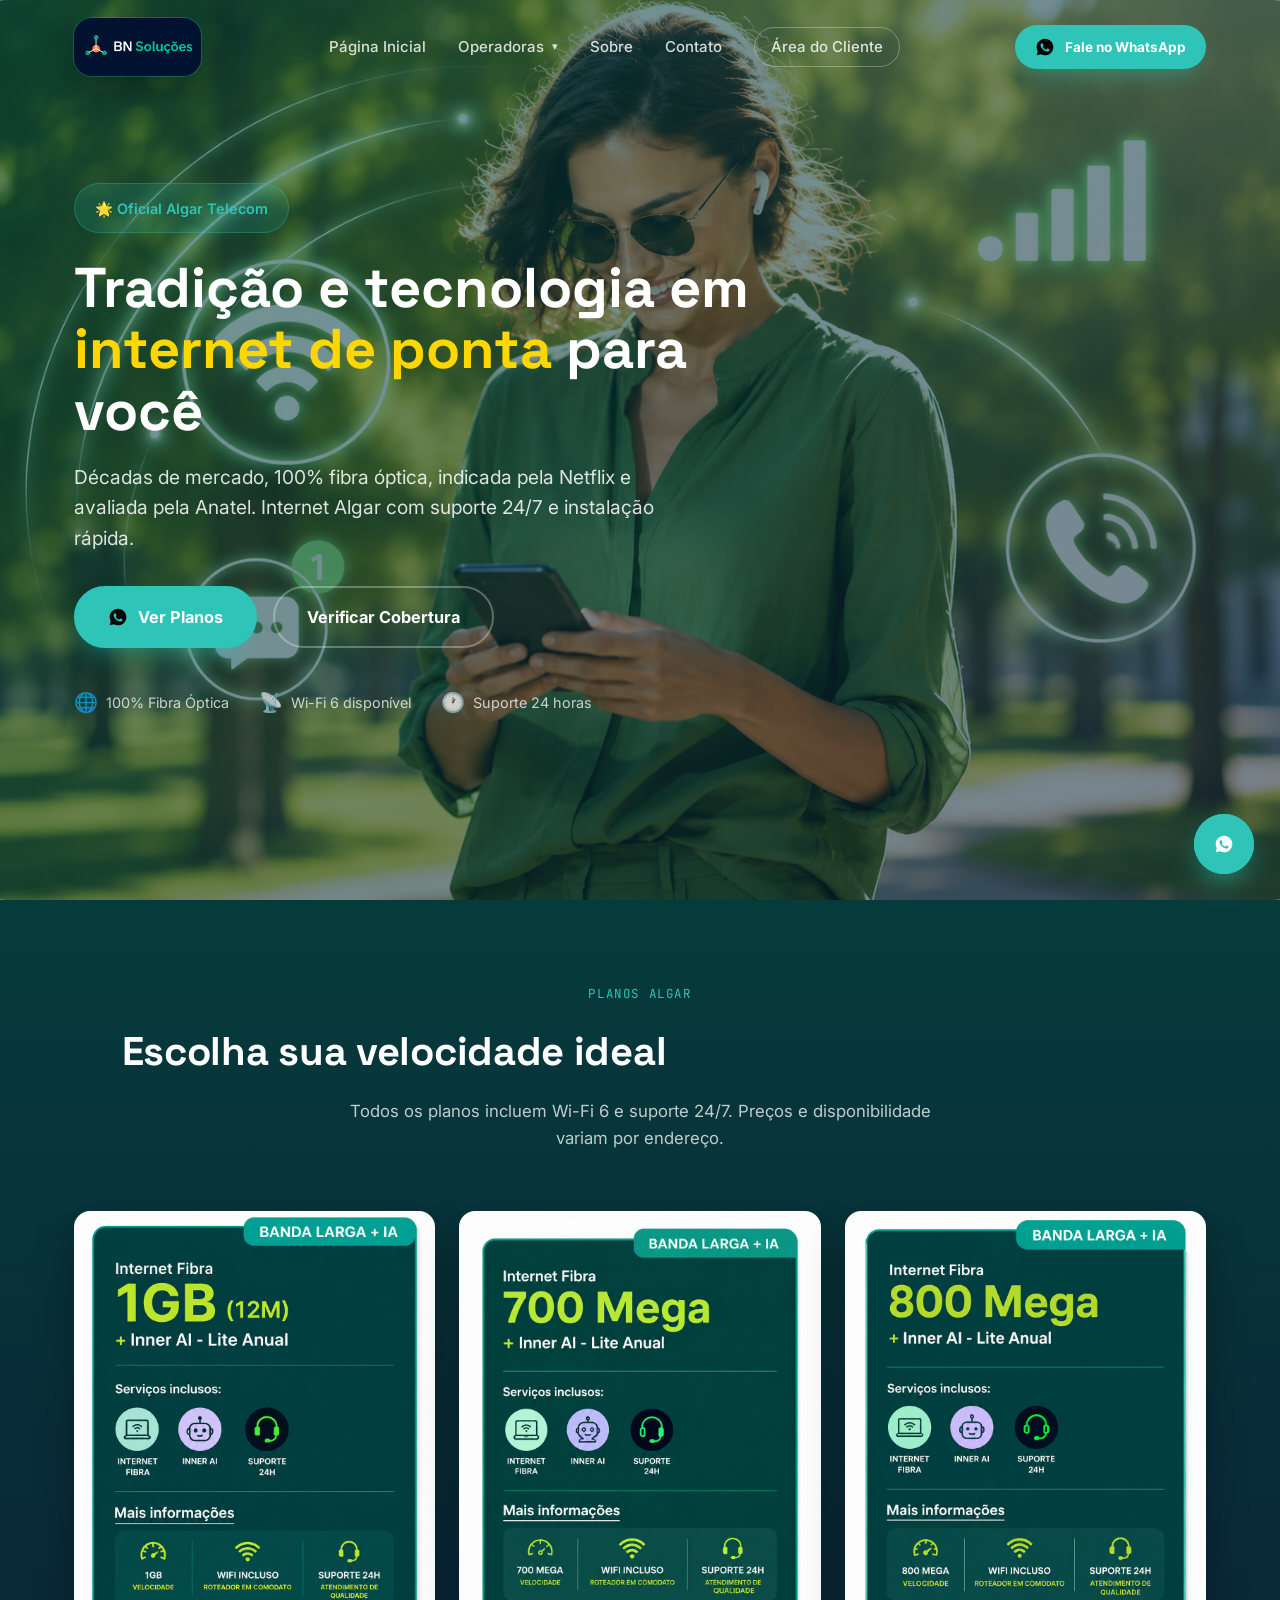
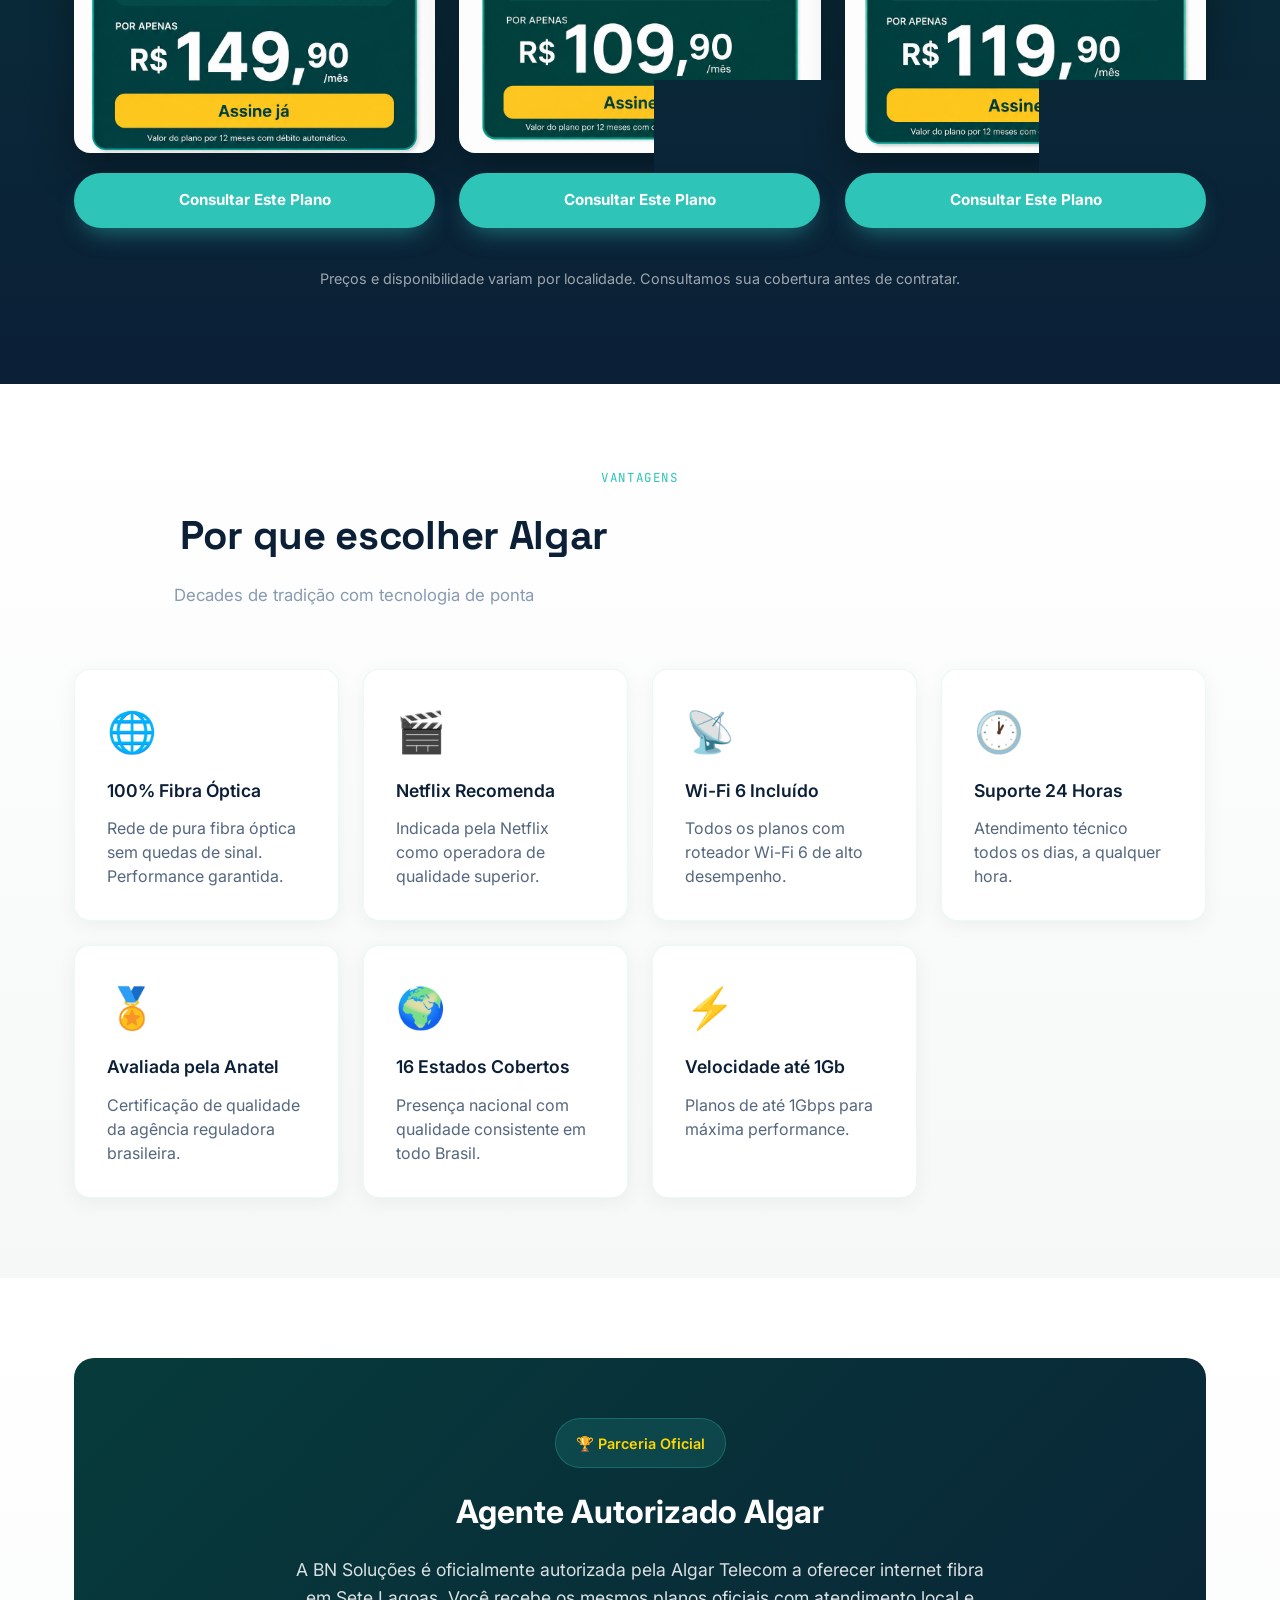
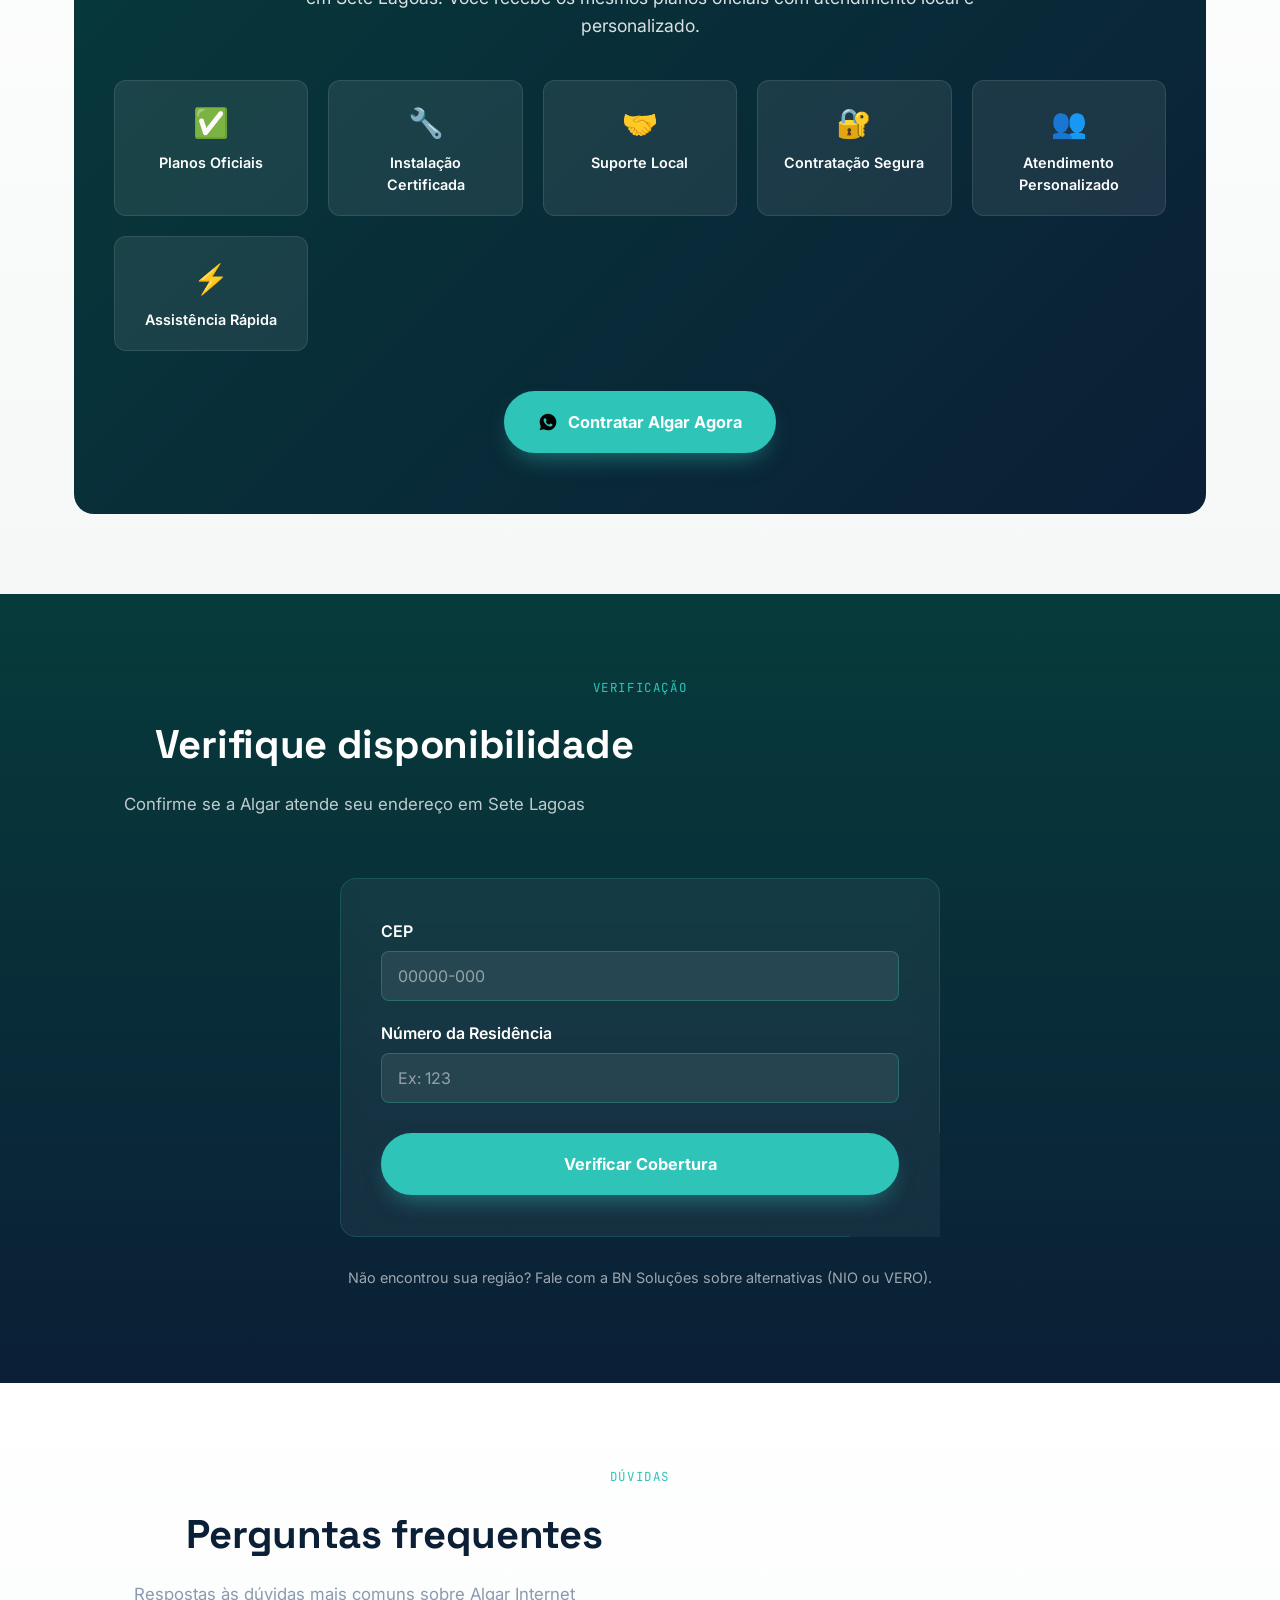
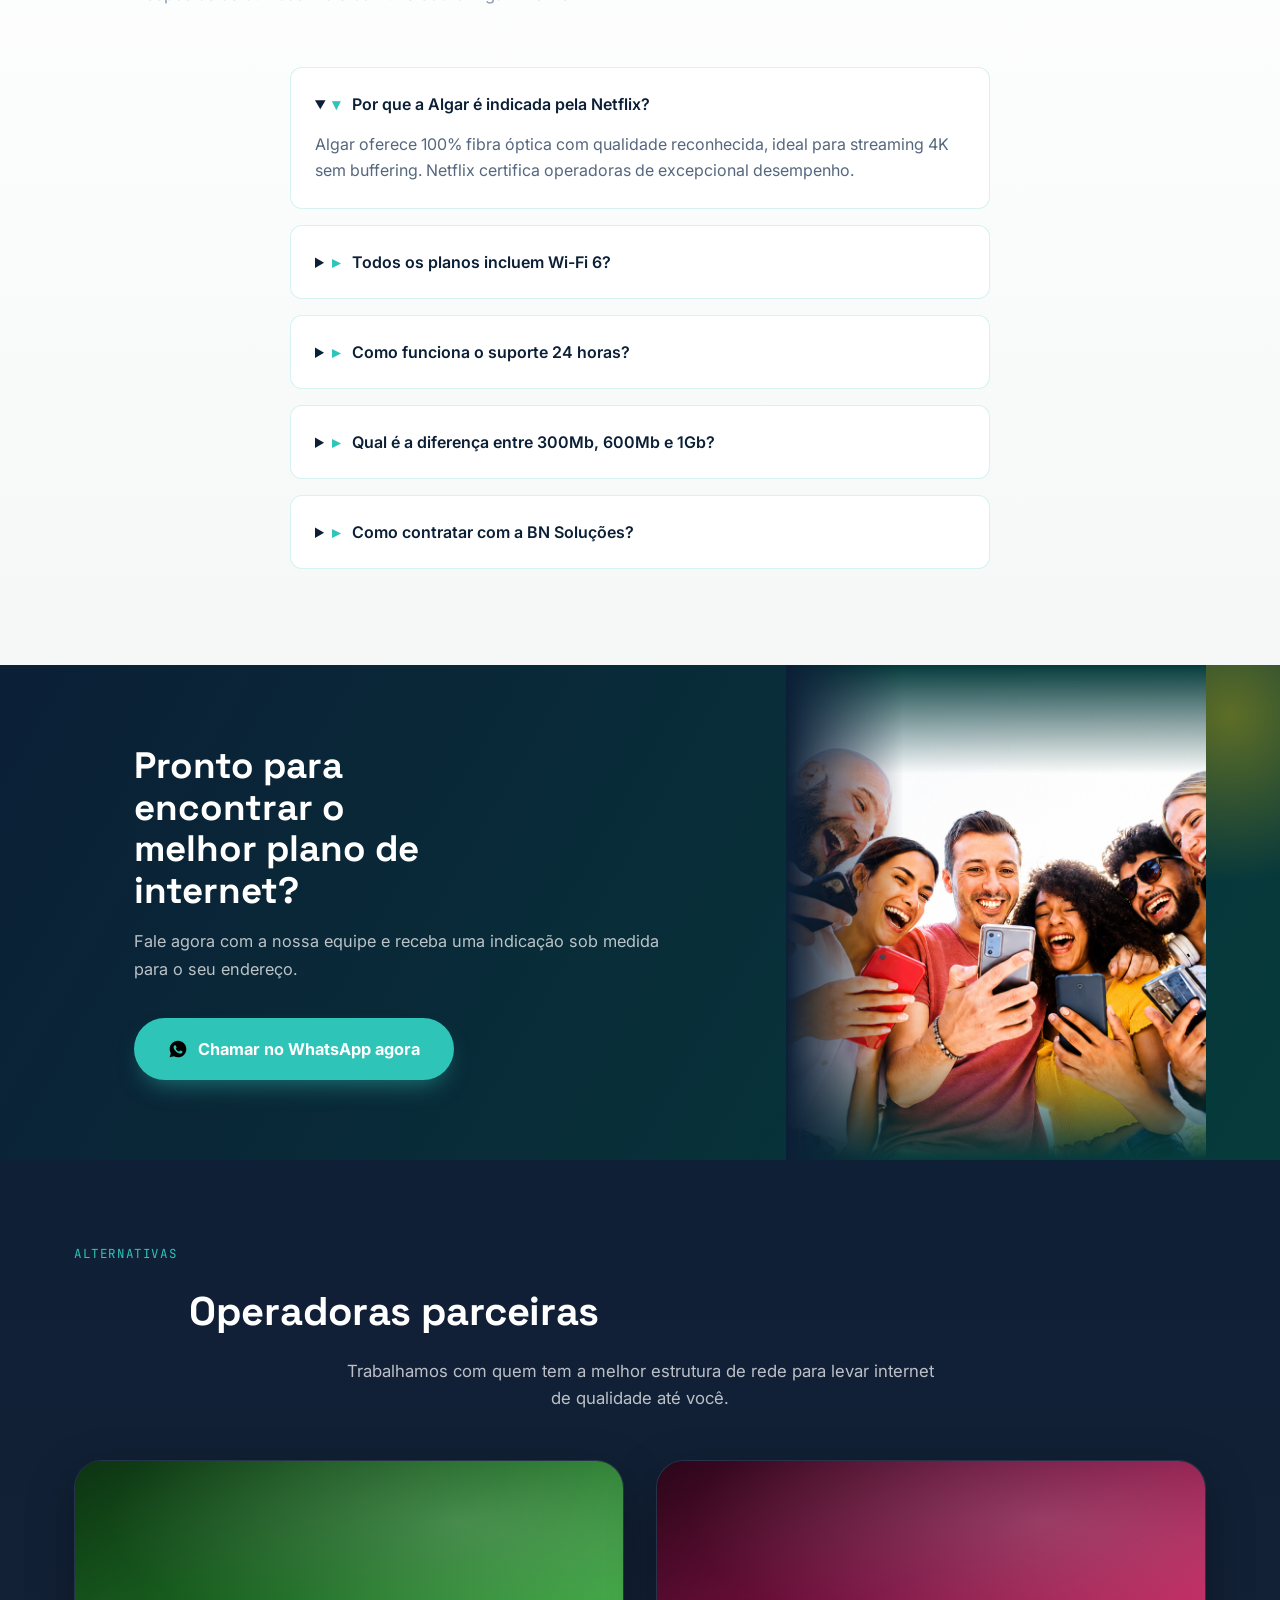
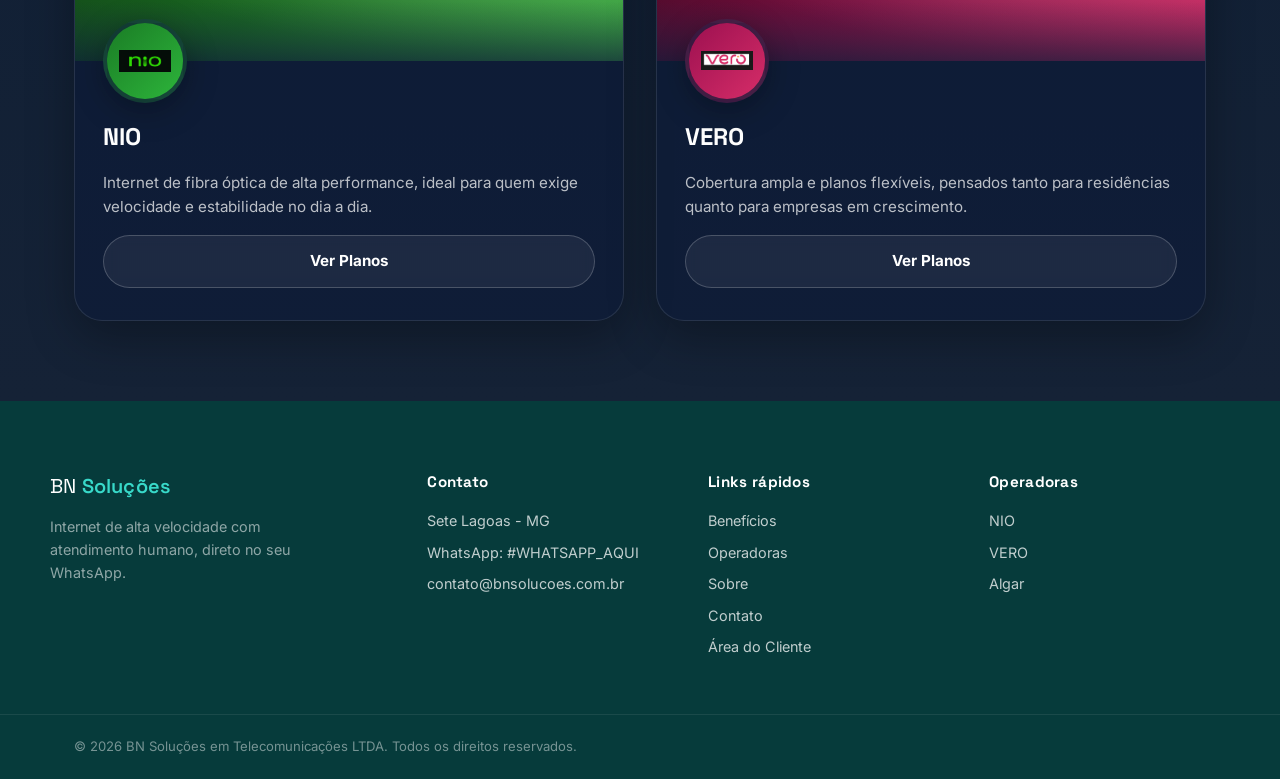
==== algar.html @ 48e2bdd0 "new client site, first time added all files to git repository" ====
<!DOCTYPE html>
<html lang="pt-BR">
<head>
<meta charset="UTF-8">
<meta name="viewport" content="width=device-width, initial-scale=1.0, viewport-fit=cover">
<meta name="theme-color" content="#2EC4B6">
<title>Algar Internet Fibra Corporativa | Sete Lagoas | BN Soluções</title>
<meta name="description" content="Contrate a internet fibra da Algar Telecom em Sete Lagoas com a BN Soluções: tradição, tecnologia de ponta, 100% fibra e suporte 24h.">
<meta name="keywords" content="Algar internet, fibra corporativa, internet sete lagoas, Algar telecom, internet fibra empresarial">
<meta name="author" content="BN Soluções em Telecomunicações">
<meta name="robots" content="index, follow, max-snippet:-1, max-image-preview:large, max-video-preview:-1">
<link rel="canonical" href="https://bntelecomunicacoes.com.br/algar.html">
<meta property="og:title" content="Algar Internet Fibra | Tradição e Tecnologia em Telecomunicações">
<meta property="og:description" content="Internet fibra Algar em Sete Lagoas. 100% fibra óptica, suporte 24/7 e instalação rápida. Consulte com BN Soluções.">
<meta property="og:type" content="website">
<meta property="og:url" content="https://bntelecomunicacoes.com.br/algar.html">
<meta property="og:image" content="https://bntelecomunicacoes.com.br/imagens/algarlogo.png">
<meta property="og:locale" content="pt_BR">
<meta name="twitter:card" content="summary_large_image">
<link rel="preconnect" href="https://fonts.googleapis.com">
<link rel="preconnect" href="https://fonts.gstatic.com" crossorigin>
<link href="https://fonts.googleapis.com/css2?family=Space+Grotesk:wght@400;500;600;700&family=Inter:wght@400;500;600;700;800&family=JetBrains+Mono:wght@400;500&display=swap" rel="stylesheet">
<link rel="stylesheet" href="style.css">
<script type="application/ld+json">
{
  "@context": "https://schema.org",
  "@type": "BreadcrumbList",
  "itemListElement": [
    {"@type": "ListItem", "position": 1, "name": "Home", "item": "https://bntelecomunicacoes.com.br"},
    {"@type": "ListItem", "position": 2, "name": "Algar", "item": "https://bntelecomunicacoes.com.br/algar.html"}
  ]
}
</script>
<script type="application/ld+json">
{
  "@context": "https://schema.org",
  "@type": "LocalBusiness",
  "name": "Algar Telecom - BN Soluções em Telecomunicações",
  "image": "https://bntelecomunicacoes.com.br/imagens/algarlogo.png",
  "description": "Internet fibra óptica Algar em Sete Lagoas. 100% fibra, suporte 24/7 e instalação rápida.",
  "address": {
    "@type": "PostalAddress",
    "addressLocality": "Sete Lagoas",
    "addressRegion": "MG",
    "addressCountry": "BR"
  },
  "url": "https://bntelecomunicacoes.com.br/algar.html"
}
</script>
<style>
  :root {
    /* Primary Brand Colors */
    --teal-primary: #2EC4B6;
    --teal-primary-rgb: 46,196,182;
    --teal-hover: #24B3A6;
    --teal-light: #38D9C9;
    
    /* Navigation Colors */
    --nav-bg-dark: #063B3B;
    --nav-bg-primary: #2EC4B6;
    --nav-section: #075A58;
    
    /* Background Colors */
    --navy: #0B1F36;
    --navy-rgb: 11,31,54;
    --navy-2: #102A43;
    --navy-3: #063B3B;
    --footer-bg: #063B3B;
    --light-bg: #F7F9FB;
    
    /* Text Colors */
    --text-primary: #0F172A;
    --text-body: #475569;
    --text-muted: #64748B;
    --text-white: #FFFFFF;
    
    /* Card & Border Colors */
    --card-bg: #FFFFFF;
    --card-border: #E6EEF5;
    --border-color: #E2E8F0;
    
    /* Icons */
    --icon-primary: #2EC4B6;
    --icon-secondary: #063B3B;
    
    /* Yellow accent (official ALGAR) */
    --accent: #FFD700;
    --accent-rgb: 255,215,0;
    
    /* Legacy mapping for compatibility */
    --teal: #2FC4B8;
    --teal-rgb: 47,196,184;
    --teal-dark: #24B3A6;
    --orange: #FFD700;
    --orange-rgb: 255,215,0;
  }
</style>
</head>
<body>

<div class="signal-cursor" aria-hidden="true"></div>

<!-- ===== HEADER ===== -->
<header class="site-header" id="header">
  <div class="container header-inner">
    <a href="index.html" class="brand">
      <img src="imagens/bnlogo.png" alt="BN Soluções" class="brand-logo">
    </a>

    <nav class="main-nav" id="main-nav" aria-label="Menu principal">
      <a href="index.html">Página Inicial</a>
      <div class="nav-dropdown" id="nav-dropdown">
        <button type="button" class="nav-link dropdown-toggle" id="dropdown-toggle" aria-haspopup="true" aria-expanded="false">
          Operadoras
          <span class="dropdown-arrow" aria-hidden="true">▾</span>
        </button>
        <ul class="dropdown-menu" aria-label="submenu de operadoras">
          <li><a href="index.html#operadoras">Todas operadoras</a></li>
          <li><a href="nio.html">NIO</a></li>
          <li><a href="vero.html">VERO</a></li>
          <li><a href="algar.html">Algar</a></li>
        </ul>
      </div>
      <a href="sobre.html">Sobre</a>
      <a href="contato.html">Contato</a>
      <a href="cliente.html" class="nav-cliente">Área do Cliente</a>
    </nav>

    <div class="header-actions">
      <a class="btn btn-whatsapp btn-sm" href="https://wa.me/#WHATSAPP_AQUI?text=" target="_blank" rel="noopener">
        <svg class="icon" viewBox="0 0 24 24" width="20" height="20"><path d="M12 2C6.48 2 2 6.48 2 12c0 1.85.5 3.58 1.36 5.07L2 22l5.06-1.33A9.94 9.94 0 0 0 12 22c5.52 0 10-4.48 10-10S17.52 2 12 2Zm5.2 14.2c-.22.62-1.28 1.2-1.77 1.24-.45.05-1.02.07-1.65-.1-.38-.11-.87-.28-1.5-.55-2.64-1.14-4.36-3.8-4.5-3.98-.13-.18-1.08-1.44-1.08-2.74 0-1.3.68-1.94.92-2.2.24-.27.53-.33.7-.33.18 0 .35 0 .5.01.16.01.38-.06.6.46.22.53.75 1.83.82 1.96.07.13.11.29.02.47-.09.18-.14.29-.27.44-.13.16-.28.35-.4.47-.13.13-.27.27-.11.53.15.27.68 1.12 1.46 1.81 1 .89 1.85 1.17 2.11 1.3.27.13.42.11.58-.07.16-.18.68-.79.86-1.06.18-.27.36-.22.6-.13.25.09 1.57.74 1.84.87.27.13.45.2.51.31.07.13.07.72-.15 1.35Z"/></svg>
        Fale no WhatsApp
      </a>
    </div>

    <button class="menu-toggle" id="menu-toggle" aria-label="Abrir menu" aria-expanded="false">
      <span></span><span></span><span></span>
    </button>
  </div>
</header>

<main>

  <!-- ===== HERO PREMIUM ===== -->
  <section class="operator-hero-shell" style="position:relative; overflow:hidden; background:linear-gradient(135deg, rgba(6,59,59,0.55), rgba(11,31,54,0.55)), url('imagens/algarbackgroundimage.png'); background-size:cover; background-position:center; padding:120px 0; display:flex; align-items:center; min-height:100vh;">
    <div style="position:absolute; inset:0; background:linear-gradient(135deg, rgba(46,196,182,0.15), transparent); background-size:cover; background-position:center; opacity:0.5;"></div>
    <div class="container" style="position:relative; z-index:2;">
      <div class="operator-hero-copy" style="max-width:700px;">
        <div style="display:inline-block; margin-bottom:24px; padding:12px 20px; background:rgba(46,196,182,0.15); border-radius:999px; border:1px solid rgba(46,196,182,0.3);">
          <span style="color:var(--teal); font-weight:600; font-size:0.9rem;">🌟 Oficial Algar Telecom</span>
        </div>
        <h1 style="font-family:var(--font-display); font-size:clamp(2rem, 5vw, 3.5rem); font-weight:700; color:white; margin:0 0 20px; line-height:1.1;">Tradição e tecnologia em <span style="color:var(--orange);">internet de ponta</span> para você</h1>
        <p style="font-size:1.2rem; color:rgba(255,255,255,0.85); margin:0 0 32px; line-height:1.6; max-width:600px;">Décadas de mercado, 100% fibra óptica, indicada pela Netflix e avaliada pela Anatel. Internet Algar com suporte 24/7 e instalação rápida.</p>
        <div class="operator-hero-actions" style="display:flex; flex-wrap:wrap; gap:16px; margin-bottom:40px;">
          <a href="#cobertura" class="btn btn-whatsapp btn-lg" style="background:var(--teal); border-color:var(--teal);">
            <svg class="icon" viewBox="0 0 24 24" width="20" height="20"><path d="M12 2C6.48 2 2 6.48 2 12c0 1.85.5 3.58 1.36 5.07L2 22l5.06-1.33A9.94 9.94 0 0 0 12 22c5.52 0 10-4.48 10-10S17.52 2 12 2Zm5.2 14.2c-.22.62-1.28 1.2-1.77 1.24-.45.05-1.02.07-1.65-.1-.38-.11-.87-.28-1.5-.55-2.64-1.14-4.36-3.8-4.5-3.98-.13-.18-1.08-1.44-1.08-2.74 0-1.3.68-1.94.92-2.2.24-.27.53-.33.7-.33.18 0 .35 0 .5.01.16.01.38-.06.6.46.22.53.75 1.83.82 1.96.07.13.11.29.02.47-.09.18-.14.29-.27.44-.13.16-.28.35-.4.47-.13.13-.27.27-.11.53.15.27.68 1.12 1.46 1.81 1 .89 1.85 1.17 2.11 1.3.27.13.42.11.58-.07.16-.18.68-.79.86-1.06.18-.27.36-.22.6-.13.25.09 1.57.74 1.84.87.27.13.45.2.51.31.07.13.07.72-.15 1.35Z"/></svg>
            Ver Planos
          </a>
          <a href="#cobertura" class="btn btn-ghost btn-lg" style="border-color:rgba(255,255,255,0.3); color:white;">Verificar Cobertura</a>
        </div>
        <div class="operator-hero-meta" style="display:flex; gap:30px; color:rgba(255,255,255,0.75); font-size:0.9rem;">
          <div style="display:flex; align-items:center; gap:8px;"><span style="font-size:1.2rem;">🌐</span><span>100% Fibra Óptica</span></div>
          <div style="display:flex; align-items:center; gap:8px;"><span style="font-size:1.2rem;">📡</span><span>Wi-Fi 6 disponível</span></div>
          <div style="display:flex; align-items:center; gap:8px;"><span style="font-size:1.2rem;">🕐</span><span>Suporte 24 horas</span></div>
        </div>
      </div>
    </div>
  </section>

  <!-- ===== PLANOS DISPONÍVEIS ===== -->
  <section class="section section-dark" style="position:relative; z-index:10; background:linear-gradient(180deg, #063B3B 0%, #0B1F36 100%); padding:80px 0;">
    <div class="container">
      <div style="text-align:center; margin-bottom:60px;">
        <p class="eyebrow" style="color:var(--teal);">PLANOS ALGAR</p>
        <h2 class="section-title section-title-light" style="margin-bottom:16px;">Escolha sua velocidade ideal</h2>
        <p class="section-lead" style="max-width:600px; margin:0 auto; color:rgba(255,255,255,0.75);">Todos os planos incluem Wi-Fi 6 e suporte 24/7. Preços e disponibilidade variam por endereço.</p>
      </div>

      <div class="operator-plan-gallery" style="display:grid; grid-template-columns:repeat(auto-fit, minmax(280px, 1fr)); gap:24px; margin-bottom:40px;">
        <div style="text-align:center; animation:slideUp 0.6s ease-out;">
          <img src="imagens/algar.plano.png" alt="Plano Algar" class="operator-plan-image" loading="lazy" decoding="async" style="width:100%; height:auto; border-radius:16px; box-shadow:0 20px 40px rgba(0,0,0,0.3); margin-bottom:20px; transition:transform 0.3s ease;">
          <a href="https://wa.me/#WHATSAPP_AQUI?text=Ol%C3%A1!%20Gostaria%20de%20conhecer%20os%20planos%20Algar." target="_blank" rel="noopener" class="btn btn-whatsapp" style="width:100%; justify-content:center; background:var(--teal); border-color:var(--teal);">Consultar Este Plano</a>
        </div>
        <div style="text-align:center; animation:slideUp 0.6s ease-out 0.1s both;">
          <img src="imagens/algar.plano2.png" alt="Plano Algar" class="operator-plan-image" loading="lazy" decoding="async" style="width:100%; height:auto; border-radius:16px; box-shadow:0 20px 40px rgba(0,0,0,0.3); margin-bottom:20px; transition:transform 0.3s ease;">
          <a href="https://wa.me/#WHATSAPP_AQUI?text=Ol%C3%A1!%20Gostaria%20de%20conhecer%20os%20planos%20Algar." target="_blank" rel="noopener" class="btn btn-whatsapp" style="width:100%; justify-content:center; background:var(--teal); border-color:var(--teal);">Consultar Este Plano</a>
        </div>
        <div style="text-align:center; animation:slideUp 0.6s ease-out 0.2s both;">
          <img src="imagens/algar.plano3.png" alt="Plano Algar" class="operator-plan-image" loading="lazy" decoding="async" style="width:100%; height:auto; border-radius:16px; box-shadow:0 20px 40px rgba(0,0,0,0.3); margin-bottom:20px; transition:transform 0.3s ease;">
          <a href="https://wa.me/#WHATSAPP_AQUI?text=Ol%C3%A1!%20Gostaria%20de%20conhecer%20os%20planos%20Algar." target="_blank" rel="noopener" class="btn btn-whatsapp" style="width:100%; justify-content:center; background:var(--teal); border-color:var(--teal);">Consultar Este Plano</a>
        </div>
      </div>
      <p style="text-align:center; color:rgba(255,255,255,0.6); font-size:0.9rem;">Preços e disponibilidade variam por localidade. Consultamos sua cobertura antes de contratar.</p>
    </div>
  </section>

  <!-- ===== POR QUE ALGAR ===== -->
  <section class="section" style="background:linear-gradient(180deg, #FFFFFF 0%, #F5F8F7 100%); padding:80px 0;">
    <div class="container">
      <div style="text-align:center; margin-bottom:60px;">
        <p class="eyebrow" style="color:var(--teal);">VANTAGENS</p>
        <h2 class="section-title" style="margin-bottom:16px;">Por que escolher Algar</h2>
        <p class="section-lead">Decades de tradição com tecnologia de ponta</p>
      </div>

      <div class="operator-benefit-grid" style="display:grid; grid-template-columns:repeat(auto-fit, minmax(260px, 1fr)); gap:24px;">
        <div style="background:white; padding:32px; border-radius:16px; box-shadow:0 4px 20px rgba(0,0,0,0.05); border:1px solid rgba(46,196,182,0.1); transition:all 0.3s ease;" class="benefit-card-nio">
          <div style="font-size:2.5rem; margin-bottom:16px;">🌐</div>
          <h3 style="font-size:1.1rem; margin:0 0 12px; color:var(--navy); font-weight:600;">100% Fibra Óptica</h3>
          <p style="color:var(--slate); margin:0; line-height:1.5;">Rede de pura fibra óptica sem quedas de sinal. Performance garantida.</p>
        </div>
        <div style="background:white; padding:32px; border-radius:16px; box-shadow:0 4px 20px rgba(0,0,0,0.05); border:1px solid rgba(46,196,182,0.1); transition:all 0.3s ease;" class="benefit-card-nio">
          <div style="font-size:2.5rem; margin-bottom:16px;">🎬</div>
          <h3 style="font-size:1.1rem; margin:0 0 12px; color:var(--navy); font-weight:600;">Netflix Recomenda</h3>
          <p style="color:var(--slate); margin:0; line-height:1.5;">Indicada pela Netflix como operadora de qualidade superior.</p>
        </div>
        <div style="background:white; padding:32px; border-radius:16px; box-shadow:0 4px 20px rgba(0,0,0,0.05); border:1px solid rgba(46,196,182,0.1); transition:all 0.3s ease;" class="benefit-card-nio">
          <div style="font-size:2.5rem; margin-bottom:16px;">📡</div>
          <h3 style="font-size:1.1rem; margin:0 0 12px; color:var(--navy); font-weight:600;">Wi-Fi 6 Incluído</h3>
          <p style="color:var(--slate); margin:0; line-height:1.5;">Todos os planos com roteador Wi-Fi 6 de alto desempenho.</p>
        </div>
        <div style="background:white; padding:32px; border-radius:16px; box-shadow:0 4px 20px rgba(0,0,0,0.05); border:1px solid rgba(46,196,182,0.1); transition:all 0.3s ease;" class="benefit-card-nio">
          <div style="font-size:2.5rem; margin-bottom:16px;">🕐</div>
          <h3 style="font-size:1.1rem; margin:0 0 12px; color:var(--navy); font-weight:600;">Suporte 24 Horas</h3>
          <p style="color:var(--slate); margin:0; line-height:1.5;">Atendimento técnico todos os dias, a qualquer hora.</p>
        </div>
        <div style="background:white; padding:32px; border-radius:16px; box-shadow:0 4px 20px rgba(0,0,0,0.05); border:1px solid rgba(46,196,182,0.1); transition:all 0.3s ease;" class="benefit-card-nio">
          <div style="font-size:2.5rem; margin-bottom:16px;">🏅</div>
          <h3 style="font-size:1.1rem; margin:0 0 12px; color:var(--navy); font-weight:600;">Avaliada pela Anatel</h3>
          <p style="color:var(--slate); margin:0; line-height:1.5;">Certificação de qualidade da agência reguladora brasileira.</p>
        </div>
        <div style="background:white; padding:32px; border-radius:16px; box-shadow:0 4px 20px rgba(0,0,0,0.05); border:1px solid rgba(46,196,182,0.1); transition:all 0.3s ease;" class="benefit-card-nio">
          <div style="font-size:2.5rem; margin-bottom:16px;">🌍</div>
          <h3 style="font-size:1.1rem; margin:0 0 12px; color:var(--navy); font-weight:600;">16 Estados Cobertos</h3>
          <p style="color:var(--slate); margin:0; line-height:1.5;">Presença nacional com qualidade consistente em todo Brasil.</p>
        </div>
        <div style="background:white; padding:32px; border-radius:16px; box-shadow:0 4px 20px rgba(0,0,0,0.05); border:1px solid rgba(46,196,182,0.1); transition:all 0.3s ease;" class="benefit-card-nio">
          <div style="font-size:2.5rem; margin-bottom:16px;">⚡</div>
          <h3 style="font-size:1.1rem; margin:0 0 12px; color:var(--navy); font-weight:600;">Velocidade até 1Gb</h3>
          <p style="color:var(--slate); margin:0; line-height:1.5;">Planos de até 1Gbps para máxima performance.</p>
        </div>
      </div>
    </div>
  </section>

  <!-- ===== AGENTE AUTORIZADO ===== -->
  <section class="section" style="background:linear-gradient(180deg, #FFFFFF 0%, #F5F8F7 100%); padding:80px 0;">
    <div class="container">
      <div class="operator-authorized-panel" style="background:linear-gradient(135deg, #063B3B 0%, #0B1F36 100%); border-radius:20px; overflow:hidden; padding:60px 40px; text-align:center;">
        <div style="display:inline-block; margin-bottom:20px; padding:12px 20px; background:rgba(46,196,182,0.15); border-radius:999px; border:1px solid rgba(46,196,182,0.3);">
          <span style="color:var(--orange); font-weight:600; font-size:0.9rem;">🏆 Parceria Oficial</span>
        </div>
        <h2 style="color:white; font-size:2rem; margin:0 0 20px; font-weight:700;">Agente Autorizado Algar</h2>
        <p style="color:rgba(255,255,255,0.85); font-size:1.1rem; margin:0 0 40px; line-height:1.6; max-width:700px; margin-left:auto; margin-right:auto;">A BN Soluções é oficialmente autorizada pela Algar Telecom a oferecer internet fibra em Sete Lagoas. Você recebe os mesmos planos oficiais com atendimento local e personalizado.</p>
        
        <div class="operator-authorized-grid" style="display:grid; grid-template-columns:repeat(auto-fit, minmax(180px, 1fr)); gap:20px; margin-top:40px;">
          <div style="background:rgba(255,255,255,0.08); padding:20px; border-radius:12px; border:1px solid rgba(255,255,255,0.1);"><div style="font-size:1.8rem; margin-bottom:8px;">✅</div><div style="color:white; font-size:0.9rem; font-weight:600;">Planos Oficiais</div></div>
          <div style="background:rgba(255,255,255,0.08); padding:20px; border-radius:12px; border:1px solid rgba(255,255,255,0.1);"><div style="font-size:1.8rem; margin-bottom:8px;">🔧</div><div style="color:white; font-size:0.9rem; font-weight:600;">Instalação Certificada</div></div>
          <div style="background:rgba(255,255,255,0.08); padding:20px; border-radius:12px; border:1px solid rgba(255,255,255,0.1);"><div style="font-size:1.8rem; margin-bottom:8px;">🤝</div><div style="color:white; font-size:0.9rem; font-weight:600;">Suporte Local</div></div>
          <div style="background:rgba(255,255,255,0.08); padding:20px; border-radius:12px; border:1px solid rgba(255,255,255,0.1);"><div style="font-size:1.8rem; margin-bottom:8px;">🔐</div><div style="color:white; font-size:0.9rem; font-weight:600;">Contratação Segura</div></div>
          <div style="background:rgba(255,255,255,0.08); padding:20px; border-radius:12px; border:1px solid rgba(255,255,255,0.1);"><div style="font-size:1.8rem; margin-bottom:8px;">👥</div><div style="color:white; font-size:0.9rem; font-weight:600;">Atendimento Personalizado</div></div>
          <div style="background:rgba(255,255,255,0.08); padding:20px; border-radius:12px; border:1px solid rgba(255,255,255,0.1);"><div style="font-size:1.8rem; margin-bottom:8px;">⚡</div><div style="color:white; font-size:0.9rem; font-weight:600;">Assistência Rápida</div></div>
        </div>

        <a href="https://wa.me/#WHATSAPP_AQUI?text=Ol%C3%A1!%20Sou%20cliente%20BN%20e%20gostaria%20de%20contratar%20Algar." target="_blank" rel="noopener" class="btn btn-whatsapp btn-lg" style="margin-top:40px; background:var(--teal); border-color:var(--teal); color:white;">
          <svg class="icon" viewBox="0 0 24 24" width="20" height="20"><path d="M12 2C6.48 2 2 6.48 2 12c0 1.85.5 3.58 1.36 5.07L2 22l5.06-1.33A9.94 9.94 0 0 0 12 22c5.52 0 10-4.48 10-10S17.52 2 12 2Zm5.2 14.2c-.22.62-1.28 1.2-1.77 1.24-.45.05-1.02.07-1.65-.1-.38-.11-.87-.28-1.5-.55-2.64-1.14-4.36-3.8-4.5-3.98-.13-.18-1.08-1.44-1.08-2.74 0-1.3.68-1.94.92-2.2.24-.27.53-.33.7-.33.18 0 .35 0 .5.01.16.01.38-.06.6.46.22.53.75 1.83.82 1.96.07.13.11.29.02.47-.09.18-.14.29-.27.44-.13.16-.28.35-.4.47-.13.13-.27.27-.11.53.15.27.68 1.12 1.46 1.81 1 .89 1.85 1.17 2.11 1.3.27.13.42.11.58-.07.16-.18.68-.79.86-1.06.18-.27.36-.22.6-.13.25.09 1.57.74 1.84.87.27.13.45.2.51.31.07.13.07.72-.15 1.35Z"/></svg>
          Contratar Algar Agora
        </a>
      </div>
    </div>
  </section>

  <!-- ===== VERIFICADOR DE COBERTURA ===== -->
  <section class="section section-dark" id="cobertura" style="background:linear-gradient(180deg, #063B3B 0%, #0B1F36 100%); padding:80px 0;">
    <div class="container">
      <div style="text-align:center; margin-bottom:60px;">
        <p class="eyebrow" style="color:var(--teal);">VERIFICAÇÃO</p>
        <h2 class="section-title section-title-light" style="margin-bottom:16px;">Verifique disponibilidade</h2>
        <p class="section-lead" style="color:rgba(255,255,255,0.75);">Confirme se a Algar atende seu endereço em Sete Lagoas</p>
      </div>

      <div class="operator-coverage-card" style="max-width:600px; margin:0 auto; background:rgba(255,255,255,0.05); padding:40px; border-radius:16px; border:1px solid rgba(46,196,182,0.2); backdrop-filter:blur(10px);">
        <form id="coverage-check-form-algar" style="display:flex; flex-direction:column; gap:20px;">
          <div>
            <label style="display:block; color:white; font-weight:600; margin-bottom:8px;">CEP</label>
            <input type="text" placeholder="00000-000" style="width:100%; padding:12px 16px; border:1px solid rgba(46,196,182,0.3); background:rgba(255,255,255,0.08); color:white; border-radius:8px; font-size:1rem;" maxlength="9" id="cep-input-algar">
          </div>
          <div>
            <label style="display:block; color:white; font-weight:600; margin-bottom:8px;">Número da Residência</label>
            <input type="text" placeholder="Ex: 123" style="width:100%; padding:12px 16px; border:1px solid rgba(46,196,182,0.3); background:rgba(255,255,255,0.08); color:white; border-radius:8px; font-size:1rem;" id="numero-input-algar">
          </div>
          <button type="submit" class="btn btn-whatsapp btn-lg" style="width:100%; justify-content:center; margin-top:10px; background:var(--teal); border-color:var(--teal);">Verificar Cobertura</button>
        </form>
        <div id="coverage-result-algar" style="display:none; margin-top:20px; padding:16px; background:rgba(46,196,182,0.1); border-radius:8px; border-left:4px solid var(--teal); color:rgba(255,255,255,0.9);"></div>
      </div>

      <p style="text-align:center; color:rgba(255,255,255,0.6); margin-top:30px; font-size:0.9rem;">Não encontrou sua região? Fale com a BN Soluções sobre alternativas (NIO ou VERO).</p>
    </div>
  </section>

  <!-- ===== FAQ ===== -->
  <section class="section" style="background:linear-gradient(180deg, #FFFFFF 0%, #F5F8F7 100%); padding:80px 0;">
    <div class="container">
      <div style="text-align:center; margin-bottom:60px;">
        <p class="eyebrow" style="color:var(--teal);">DÚVIDAS</p>
        <h2 class="section-title" style="margin-bottom:16px;">Perguntas frequentes</h2>
        <p class="section-lead">Respostas às dúvidas mais comuns sobre Algar Internet</p>
      </div>

      <div class="operator-faq-list" style="max-width:700px; margin:0 auto;">
        <details style="margin-bottom:16px; border:1px solid rgba(46,196,182,0.2); border-radius:12px; padding:24px; background:white; cursor:pointer; transition:all 0.3s ease;" open>
          <summary style="color:var(--navy); font-weight:600; font-size:1rem; outline:none;">Por que a Algar é indicada pela Netflix?</summary>
          <p style="color:var(--slate); margin:16px 0 0; line-height:1.6;">Algar oferece 100% fibra óptica com qualidade reconhecida, ideal para streaming 4K sem buffering. Netflix certifica operadoras de excepcional desempenho.</p>
        </details>
        <details style="margin-bottom:16px; border:1px solid rgba(46,196,182,0.2); border-radius:12px; padding:24px; background:white; cursor:pointer; transition:all 0.3s ease;">
          <summary style="color:var(--navy); font-weight:600; font-size:1rem; outline:none;">Todos os planos incluem Wi-Fi 6?</summary>
          <p style="color:var(--slate); margin:16px 0 0; line-height:1.6;">Sim! Todos os planos Algar vêm com roteador Wi-Fi 6, oferecendo melhor alcance e estabilidade.</p>
        </details>
        <details style="margin-bottom:16px; border:1px solid rgba(46,196,182,0.2); border-radius:12px; padding:24px; background:white; cursor:pointer; transition:all 0.3s ease;">
          <summary style="color:var(--navy); font-weight:600; font-size:1rem; outline:none;">Como funciona o suporte 24 horas?</summary>
          <p style="color:var(--slate); margin:16px 0 0; line-height:1.6;">Atendimento técnico Algar disponível todos os dias, a qualquer hora. Você entra em contato e nossa equipe resolve rapidinho.</p>
        </details>
        <details style="margin-bottom:16px; border:1px solid rgba(46,196,182,0.2); border-radius:12px; padding:24px; background:white; cursor:pointer; transition:all 0.3s ease;">
          <summary style="color:var(--navy); font-weight:600; font-size:1rem; outline:none;">Qual é a diferença entre 300Mb, 600Mb e 1Gb?</summary>
          <p style="color:var(--slate); margin:16px 0 0; line-height:1.6;">Mais megabits, mais velocidade. 300Mb pra uso básico, 600Mb pra múltiplos usuários, 1Gb pra máxima performance com gaming e 4K.</p>
        </details>
        <details style="margin-bottom:16px; border:1px solid rgba(46,196,182,0.2); border-radius:12px; padding:24px; background:white; cursor:pointer; transition:all 0.3s ease;">
          <summary style="color:var(--navy); font-weight:600; font-size:1rem; outline:none;">Como contratar com a BN Soluções?</summary>
          <p style="color:var(--slate); margin:16px 0 0; line-height:1.6;">Fale no WhatsApp, confirmamos sua cobertura e cuidamos de tudo: documentação, instalação e ativação.</p>
        </details>
      </div>
    </div>
  </section>

  <!-- ===== CTA FINAL ===== -->
  <!-- ===== CTA FINAL ===== -->
  <section class="cta-final" id="contato">
    <div class="container cta-final-inner">
      <div class="cta-final-copy">
        <h2>Pronto para encontrar o melhor plano de internet?</h2>
        <p>Fale agora com a nossa equipe e receba uma indicação sob medida para o seu endereço.</p>
        <a href="https://wa.me/#WHATSAPP_AQUI?text=Ol%C3%A1!%20Quero%20consultar%20planos%20da%20Algar%20com%20a%20BN%20Solu%C3%A7%C3%B5es." target="_blank" rel="noopener" class="btn btn-whatsapp btn-lg">
          <svg class="icon" viewBox="0 0 24 24" width="20" height="20"><path d="M12 2C6.48 2 2 6.48 2 12c0 1.85.5 3.58 1.36 5.07L2 22l5.06-1.33A9.94 9.94 0 0 0 12 22c5.52 0 10-4.48 10-10S17.52 2 12 2Zm5.2 14.2c-.22.62-1.28 1.2-1.77 1.24-.45.05-1.02.07-1.65-.1-.38-.11-.87-.28-1.5-.55-2.64-1.14-4.36-3.8-4.5-3.98-.13-.18-1.08-1.44-1.08-2.74 0-1.3.68-1.94.92-2.2.24-.27.53-.33.7-.33.18 0 .35 0 .5.01.16.01.38-.06.6.46.22.53.75 1.83.82 1.96.07.13.11.29.02.47-.09.18-.14.29-.27.44-.13.16-.28.35-.4.47-.13.13-.27.27-.11.53.15.27.68 1.12 1.46 1.81 1 .89 1.85 1.17 2.11 1.3.27.13.42.11.58-.07.16-.18.68-.79.86-1.06.18-.27.36-.22.6-.13.25.09 1.57.74 1.84.87.27.13.45.2.51.31.07.13.07.72-.15 1.35Z"/></svg>
          Chamar no WhatsApp agora
        </a>
      </div>
      <div class="cta-final-image">
        <img src="imagens/peoplephonesonhands.png" alt="Pessoas satisfeitas com internet de alta velocidade" />
      </div>
    </div>
  </section>

  <!-- ===== OUTRAS OPERADORAS ===== -->
  <section class="section section-dark" style="background:linear-gradient(180deg, #0F1F35 0%, #152236 100%); padding:80px 0;">
    <div class="container">
      <p class="eyebrow" style="text-align:center; color:var(--teal);">ALTERNATIVAS</p>
      <h2 class="section-title section-title-light" style="text-align:center; margin-bottom:16px;">Operadoras parceiras</h2>
      <p class="section-lead" style="text-align:center; color:rgba(255,255,255,0.72); max-width:600px; margin:0 auto 48px;">Trabalhamos com quem tem a melhor estrutura de rede para levar internet de qualidade até você.</p>

      <div class="operator-alt-grid" style="display:grid; grid-template-columns:repeat(auto-fit, minmax(320px, 1fr)); gap:32px;">
        <article class="operator-card operator-card-premium" data-op="nio" style="text-decoration:none;">
          <div class="operator-card-media" aria-hidden="true"></div>
          <div class="operator-card-body">
            <div class="operator-logo-circle" data-op="nio">
              <img src="imagens/niologo.png" alt="Logo NIO" />
            </div>
            <h3 style="font-family:var(--font-display); font-size:1.5rem; font-weight:700; margin:0; color:var(--white);">NIO</h3>
            <p style="color:rgba(255,255,255,0.72); font-size:0.95rem; line-height:1.6; margin:0; flex:1;">Internet de fibra óptica de alta performance, ideal para quem exige velocidade e estabilidade no dia a dia.</p>
            <a href="nio.html" class="btn btn-outline" style="margin-top:auto; border-color:rgba(255,255,255,0.20); color:var(--white); font-size:0.95rem; padding:14px 24px; border-radius:999px; background:rgba(255,255,255,0.06); backdrop-filter:blur(6px); text-align:center; text-decoration:none; border:1px solid rgba(255,255,255,0.20); transition:all .25s ease; display:block;">Ver Planos</a>
          </div>
        </article>
        <article class="operator-card operator-card-premium" data-op="vero" style="text-decoration:none;">
          <div class="operator-card-media" aria-hidden="true"></div>
          <div class="operator-card-body">
            <div class="operator-logo-circle" data-op="vero">
              <img src="imagens/verologo.png" alt="Logo VERO" />
            </div>
            <h3 style="font-family:var(--font-display); font-size:1.5rem; font-weight:700; margin:0; color:var(--white);">VERO</h3>
            <p style="color:rgba(255,255,255,0.72); font-size:0.95rem; line-height:1.6; margin:0; flex:1;">Cobertura ampla e planos flexíveis, pensados tanto para residências quanto para empresas em crescimento.</p>
            <a href="vero.html" class="btn btn-outline" style="margin-top:auto; border-color:rgba(255,255,255,0.20); color:var(--white); font-size:0.95rem; padding:14px 24px; border-radius:999px; background:rgba(255,255,255,0.06); backdrop-filter:blur(6px); text-align:center; text-decoration:none; border:1px solid rgba(255,255,255,0.20); transition:all .25s ease; display:block;">Ver Planos</a>
          </div>
        </article>
      </div>
    </div>
  </section>

</main>

<style>
  @keyframes slideUp {
    from { opacity:0; transform:translateY(20px); }
    to { opacity:1; transform:translateY(0); }
  }

  .benefit-card-nio:hover {
    transform:translateY(-6px);
    box-shadow:0 12px 30px rgba(46,196,182,0.15) !important;
  }

  #coverage-check-form-algar input::placeholder {
    color:rgba(255,255,255,0.5);
  }

  #coverage-check-form-algar input:focus {
    outline:none;
    border-color:var(--teal);
    background:rgba(46,196,182,0.1);
  }

  details summary::-webkit-details-marker { display:none; }
  details summary::before {
    content:"▸ ";
    color:var(--teal);
    font-weight:700;
    margin-right:8px;
  }
  details[open] summary::before {
    content:"▾ ";
  }

  .crosssell-card {
    transform:translateY(0);
    border:1px solid rgba(0,0,0,0.05);
  }
  .crosssell-card:hover {
    transform:translateY(-8px);
    box-shadow:0 20px 40px rgba(0,0,0,0.1) !important;
  }

  @media (max-width:640px) {
    .section { padding:60px 0 !important; }
  }
</style>

<!-- ===== FOOTER ===== -->
<footer class="site-footer">
  <div class="container footer-inner">
    <div class="footer-brand">
      <span class="brand-text footer-brand-text">BN <strong>Soluções</strong></span>
      <p>Internet de alta velocidade com atendimento humano, direto no seu WhatsApp.</p>
    </div>

    <div class="footer-col">
      <h4>Contato</h4>
      <p>Sete Lagoas - MG</p>
      <p><a href="https://wa.me/#WHATSAPP_AQUI?text=" target="_blank" rel="noopener">WhatsApp: #WHATSAPP_AQUI</a></p>
      <p><a href="mailto:contato@bnsolucoes.com.br">contato@bnsolucoes.com.br</a></p>
    </div>

    <div class="footer-col">
      <h4>Links rápidos</h4>
      <p><a href="index.html#beneficios">Benefícios</a></p>
      <p><a href="index.html#operadoras">Operadoras</a></p>
      <p><a href="sobre.html">Sobre</a></p>
      <p><a href="contato.html">Contato</a></p>
      <p><a href="cliente.html">Área do Cliente</a></p>
    </div>

    <div class="footer-col">
      <h4>Operadoras</h4>
      <p><a href="nio.html">NIO</a></p>
      <p><a href="vero.html">VERO</a></p>
      <p><a href="algar.html">Algar</a></p>
    </div>
  </div>
  <div class="footer-bottom">
    <div class="container">
      <p>&copy; <span id="year"></span> BN Soluções em Telecomunicações LTDA. Todos os direitos reservados.</p>
    </div>
  </div>
</footer>

<a href="https://wa.me/#WHATSAPP_AQUI?text=" target="_blank" rel="noopener" class="float-whatsapp" aria-label="Falar no WhatsApp">
  <svg class="icon" viewBox="0 0 24 24" width="20" height="20"><path d="M12 2C6.48 2 2 6.48 2 12c0 1.85.5 3.58 1.36 5.07L2 22l5.06-1.33A9.94 9.94 0 0 0 12 22c5.52 0 10-4.48 10-10S17.52 2 12 2Zm5.2 14.2c-.22.62-1.28 1.2-1.77 1.24-.45.05-1.02.07-1.65-.1-.38-.11-.87-.28-1.5-.55-2.64-1.14-4.36-3.8-4.5-3.98-.13-.18-1.08-1.44-1.08-2.74 0-1.3.68-1.94.92-2.2.24-.27.53-.33.7-.33.18 0 .35 0 .5.01.16.01.38-.06.6.46.22.53.75 1.83.82 1.96.07.13.11.29.02.47-.09.18-.14.29-.27.44-.13.16-.28.35-.4.47-.13.13-.27.27-.11.53.15.27.68 1.12 1.46 1.81 1 .89 1.85 1.17 2.11 1.3.27.13.42.11.58-.07.16-.18.68-.79.86-1.06.18-.27.36-.22.6-.13.25.09 1.57.74 1.84.87.27.13.45.2.51.31.07.13.07.72-.15 1.35Z"/></svg>
</a>

<script src="script.js"></script>
</body>
</html>
---- style.css ----
/* =========================================================
   BN SOLUÇÕES — Design tokens
   ========================================================= */
:root{
  --navy:        #0B1F3A;
  --navy-rgb:    11,31,58;
  --navy-2:      #0d2447;
  --navy-3:      #0d3358;
  --footer-bg:   #081527;

  --teal:        #0FA98C;
  --teal-rgb:    15,169,140;
  --teal-dark:   #0c9179;
  --teal-light:  #4FD8BC;
  --teal-light-rgb: 79,216,188;

  --orange:      #FF7A29;
  --orange-rgb:  255,122,41;

  --white:       #FFFFFF;
  --ice:         #EEF4F8;
  --slate:       #55677E;
  --slate-light: #8A9AB0;

  /* Cores reais das operadoras — usadas em selos/glifos no site neutro */
  --nio:         #45B649;
  --vero:        #D62D68;
  --algar-blue:  #0068A6;
  --algar-green: #79C143;

  --font-display: 'Space Grotesk', sans-serif;
  --font-body: 'Inter', sans-serif;
  --font-mono: 'JetBrains Mono', monospace;

  --radius: 14px;
  --radius-sm: 8px;
  --shadow-soft: 0 20px 40px -20px rgba(var(--navy-rgb),0.25);
  --shadow-card: 0 10px 30px -12px rgba(var(--navy-rgb),0.18);
  --ease: cubic-bezier(.22,1,.36,1);
  --premium-ease: cubic-bezier(0.22, 1, 0.36, 1);
}

*,*::before,*::after{ box-sizing:border-box; }
html{ scroll-behavior:smooth; -webkit-text-size-adjust:100%; overflow-x:hidden; }
@media (prefers-reduced-motion: reduce){
  html{ scroll-behavior:auto; }
  *,*::before,*::after{ animation-duration:0.001ms !important; animation-iteration-count:1 !important; transition-duration:0.001ms !important; }
}

body{
  margin:0;
  font-family:var(--font-body);
  font-size:16px;
  line-height:1.5;
  color:var(--navy);
  background:var(--white);
  -webkit-font-smoothing:antialiased;
  overflow-x:clip;
  width:100%;
}

body.menu-open{
  overflow:hidden;
  overscroll-behavior:none;
}

a, button{ -webkit-tap-highlight-color:transparent; }

main, section, article, aside, nav, form, div, header, footer{ min-width:0; }

h1, h2, h3, h4, h5, h6, p, a, button, label, summary{ overflow-wrap:anywhere; }

button, input, select, textarea{ font:inherit; }

@media (pointer:coarse){
  .main-nav a{ padding:10px 0; display:inline-block; }
}

img{ max-width:100%; display:block; height:auto; }
iframe{ max-width:100%; }
a{ color:inherit; text-decoration:none; }
ul{ list-style:none; margin:0; padding:0; }

.container{
  width:100%;
  max-width:1180px;
  margin:0 auto;
  padding:0 24px;
}

:focus-visible{
  outline:3px solid var(--orange);
  outline-offset:3px;
  border-radius:4px;
}

/* =========================================================
   Buttons
   ========================================================= */
.btn{
  display:inline-flex;
  align-items:center;
  justify-content:center;
  gap:10px;
  font-family:var(--font-body);
  font-weight:700;
  font-size:0.95rem;
  min-height:44px;
  padding:14px 26px;
  border-radius:999px;
  border:2px solid transparent;
  cursor:pointer;
  transition:transform .25s var(--ease), box-shadow .25s var(--ease), background .25s var(--ease), border-color .25s var(--ease), color .25s var(--ease);
  white-space:nowrap;
  text-align:center;
  will-change:transform;
}
.btn:hover{ transform:translateY(-3px); }
.btn .icon{ flex-shrink:0; }
.btn-lg{ padding:17px 32px; font-size:1.02rem; }
.btn-sm{ padding:10px 18px; font-size:0.85rem; }

.btn-whatsapp{
  background:var(--teal);
  color:var(--white);
  box-shadow:0 12px 24px -10px rgba(var(--teal-rgb),0.55);
}
.btn-whatsapp:hover{
  background:var(--teal-dark);
  box-shadow:0 16px 30px -10px rgba(var(--teal-rgb),0.65);
}

.btn-ghost{
  background:transparent;
  border-color:rgba(var(--navy-rgb),0.18);
  color:var(--navy);
}
.hero .btn-ghost{ border-color:rgba(255,255,255,0.35); color:var(--white); }
.btn-ghost:hover{ border-color:var(--orange); color:var(--orange); }

.btn-outline{
  background:transparent;
  border-color:rgba(255,255,255,0.25);
  color:var(--white);
  width:100%;
  justify-content:center;
}
.btn-outline:hover{
  background:var(--orange);
  border-color:var(--orange);
  color:var(--white);
}

/* =========================================================
   Header
   ========================================================= */
.site-header{
  position:fixed;
  top:0; left:0; right:0;
  z-index:100;
  background:rgba(var(--navy-rgb),0);
  backdrop-filter:blur(0px);
  transition:background .3s var(--ease), backdrop-filter .3s var(--ease), box-shadow .3s var(--ease);
}
.site-header.scrolled{
  background:rgba(var(--navy-rgb),0.92);
  backdrop-filter:blur(10px);
  box-shadow:0 10px 30px -15px rgba(0,0,0,0.4);
}
.header-inner{
  display:flex;
  align-items:center;
  justify-content:space-between;
  padding-top:18px;
  padding-bottom:18px;
  gap:20px;
}

.brand{
  display:inline-flex;
  align-items:center;
  justify-content:center;
  padding:0;
  margin-right:14px;
  background:transparent;
  border:none;
  box-shadow:none;
  transition:transform .3s var(--ease);
}
.brand-mark .node{ fill:var(--teal); }
.brand-mark .node-hub{ fill:var(--orange); }
.brand-mark .link{ stroke:rgba(255,255,255,0.55); stroke-width:1.4; }
.brand-logo{
  display:block;
  height:58px;
  width:auto;
  border-radius:18px;
  object-fit:contain;
  box-shadow:
    0 0 0 1px rgba(36,224,215,0.22),
    inset 0 1px 0 rgba(255,255,255,0.07),
    0 8px 32px rgba(0,0,0,0.50),
    0 0 22px rgba(36,224,215,0.10);
  transition:box-shadow .3s var(--ease);
}
.brand:hover{
  transform:translateY(-2px);
}
.brand:hover .brand-logo{
  box-shadow:
    0 0 0 1px rgba(36,224,215,0.44),
    inset 0 1px 0 rgba(255,255,255,0.09),
    0 14px 44px rgba(0,0,0,0.60),
    0 0 36px rgba(36,224,215,0.30);
}
.brand-text{
  font-family:var(--font-display);
  font-size:1.3rem;
  color:var(--white);
  letter-spacing:0.2px;
}
.brand-text strong{ color:var(--teal-light); font-weight:600; }

.main-nav{
  display:flex;
  align-items:center;
  gap:32px;
  font-size:0.94rem;
  font-weight:500;
}
.main-nav > a{
  color:rgba(255,255,255,0.82);
  position:relative;
  padding:6px 0;
  transition:color .2s;
}
.main-nav > a::after{
  content:"";
  position:absolute;
  left:0; bottom:0;
  width:0%; height:2px;
  background:var(--orange);
  transition:width .25s var(--ease);
}
.main-nav > a:hover{ color:var(--white); }
.main-nav > a:hover::after{ width:100%; }
.main-nav a.nav-active{ color:var(--white); }
.main-nav a.nav-active::after{ width:100%; background:var(--teal-light); }

.nav-cliente{
  display:inline-flex;
  align-items:center;
  gap:6px;
  padding:8px 16px !important;
  border:1.5px solid rgba(255,255,255,0.3);
  border-radius:999px;
}
.nav-cliente:hover{ border-color:var(--teal-light); background:rgba(255,255,255,0.06); }
.nav-cliente::after{ display:none !important; }

.header-actions{ display:flex; align-items:center; }

.nav-backdrop{
  position:fixed;
  inset:0;
  background:rgba(8,21,39,0.62);
  opacity:0;
  visibility:hidden;
  pointer-events:none;
  transition:opacity .25s var(--ease), visibility .25s var(--ease);
  z-index:89;
}

.nav-backdrop.open{
  opacity:1;
  visibility:visible;
  pointer-events:auto;
}

.main-nav-mobile-cta{ display:none; }

.menu-toggle{
  display:none;
  flex-direction:column;
  justify-content:center;
  align-items:center;
  gap:5px;
  width:44px; height:44px;
  background:transparent;
  border:none;
  cursor:pointer;
  -webkit-tap-highlight-color:transparent;
}
.menu-toggle span{
  display:block;
  height:2px;
  width:24px;
  background:var(--white);
  border-radius:2px;
  transition:transform .3s var(--ease), opacity .3s var(--ease);
}
.menu-toggle.active span:nth-child(1){ transform:translateY(7px) rotate(45deg); }
.menu-toggle.active span:nth-child(2){ opacity:0; transform:scaleX(0); }
.menu-toggle.active span:nth-child(3){ transform:translateY(-7px) rotate(-45deg); }

/* Dropdown "Operadoras" no menu */
.nav-dropdown{ position:relative; }
.nav-dropdown .dropdown-toggle{
  display:inline-flex;
  align-items:center;
  gap:8px;
  background:transparent;
  border:none;
  color:rgba(255,255,255,0.82);
  font:inherit;
  cursor:pointer;
  padding:6px 0;
}
.nav-dropdown .dropdown-toggle:hover{ color:var(--white); }
.nav-dropdown .dropdown-arrow{ transition:transform .25s var(--ease); font-size:0.7em; }
.nav-dropdown.open .dropdown-arrow{ transform:rotate(180deg); }
.nav-dropdown .dropdown-menu{
  position:absolute;
  top:calc(100% + 14px);
  left:50%;
  transform:translate(-50%, 8px);
  width:200px;
  background:rgba(var(--navy-rgb),0.98);
  border:1px solid rgba(255,255,255,0.08);
  border-radius:16px;
  box-shadow:0 24px 60px rgba(0,0,0,0.28);
  opacity:0;
  visibility:hidden;
  transition:opacity .22s ease, transform .22s ease, visibility .22s ease;
  z-index:20;
  padding:8px;
}
.nav-dropdown.open .dropdown-menu{
  opacity:1;
  visibility:visible;
  transform:translate(-50%, 0);
}
.nav-dropdown .dropdown-menu li + li{ margin-top:2px; }
.nav-dropdown .dropdown-menu a{
  display:block;
  padding:11px 14px;
  border-radius:10px;
  color:rgba(255,255,255,0.88);
  font-size:0.92rem;
  transition:background .2s ease, color .2s ease;
}
.nav-dropdown .dropdown-menu a:hover{
  background:rgba(255,255,255,0.08);
  color:var(--white);
}

/* =========================================================
   Hero
   ========================================================= */
.hero{
  position:relative;
  display:flex;
  align-items:center;
  justify-content:center;
  padding:100px 0 60px;
  background-color:#071A35;
  background-image:
    linear-gradient(180deg, rgba(7,26,53,0.80) 0%, rgba(7,26,53,0.88) 100%),
    url('imagens/mocanocaderao.png');
  background-size:cover;
  background-position:center;
  color:var(--white);
  overflow:hidden;
}

.hero-copy{ position:relative; z-index:2; max-width:620px; }
.hero-copy-bg{ display:none; }

.hero-network{ position:absolute; inset:0; opacity:0.9; pointer-events:none; }
.hero-network svg{ width:100%; height:100%; }
.net-link{
  stroke:rgba(var(--teal-light-rgb),0.35);
  stroke-width:1.5;
  stroke-dasharray:6 6;
  animation:dash 30s linear infinite;
}
.net-node{ fill:var(--teal-light); animation:pulse-node 3.2s ease-in-out infinite; animation-delay:calc(var(--d) * .4s); }
.net-hub{ fill:var(--orange); animation:pulse-hub 2.4s ease-in-out infinite; }
.net-label{ font-family:var(--font-mono); font-size:13px; fill:rgba(255,255,255,0.5); letter-spacing:1px; }
@keyframes dash{ to{ stroke-dashoffset:-240; } }
@keyframes pulse-node{ 0%,100%{ r:7; opacity:.85; } 50%{ r:9.5; opacity:1; } }
@keyframes pulse-hub{
  0%,100%{ r:12; filter:drop-shadow(0 0 0 rgba(var(--orange-rgb),0)); }
  50%{ r:15; filter:drop-shadow(0 0 14px rgba(var(--orange-rgb),0.7)); }
}

/* Partículas — pequenos pontos teal apenas */
.hero-particles{ position:absolute; inset:0; pointer-events:none; z-index:1; }
.particle{
  position:absolute;
  display:block;
  border-radius:50%;
  background:rgba(34,211,182,0.55);
  box-shadow:0 0 12px rgba(34,211,182,0.45);
  animation:floatParticle 7s var(--premium-ease) infinite alternate;
}
.particle-1{ width:8px; height:8px; top:22%; right:14%; }
.particle-2{ width:5px; height:5px; top:62%; right:38%; animation-delay:1.2s; }
.particle-3{ width:7px; height:7px; top:42%; left:8%; animation-delay:2s; }
.particle-4{ width:5px; height:5px; bottom:18%; right:22%; animation-delay:2.8s; }
@keyframes floatParticle{
  from{ transform:translate3d(0,0,0); opacity:.5; }
  to{ transform:translate3d(10px,-14px,0); opacity:1; }
}

.hero-inner{
  position:relative;
  z-index:2;
  display:grid;
  grid-template-columns:1fr 480px;
  gap:56px;
  align-items:center;
  margin-top:28px;
}

.eyebrow{
  display:inline-block;
  font-family:var(--font-mono);
  font-size:0.78rem;
  letter-spacing:1.6px;
  text-transform:uppercase;
  color:var(--teal-light);
  margin:0 0 18px;
}
.eyebrow-dark{ color:var(--teal); }

.hero-title{
  font-family:var(--font-display);
  font-size:clamp(2.3rem, 5.4vw, 3.6rem);
  line-height:1.08;
  font-weight:700;
  margin:0 0 22px;
  letter-spacing:-0.5px;
}
.hero-title .highlight{ color:var(--teal-light); }

.hero-subtitle{
  font-size:1.12rem;
  line-height:1.6;
  color:rgba(255,255,255,0.78);
  max-width:560px;
  margin:0 0 36px;
}
.hero-subtitle strong{ color:var(--white); }

.hero-actions{ display:flex; flex-wrap:wrap; gap:16px; margin-bottom:0; }

.hero-stats{
  position:relative;
  z-index:2;
  display:flex;
  gap:40px;
  flex-wrap:wrap;
  margin-top:32px;
  padding-top:24px;
  border-top:1px solid rgba(255,255,255,0.14);
}
/* =========================================================
   Hero — Feature Row
   ========================================================= */
.hero-features{
  position:relative;
  z-index:2;
  display:grid;
  grid-template-columns:1fr auto 1fr auto 1fr auto 1fr;
  align-items:center;
  gap:0;
  margin-top:32px;
  padding:22px 0;
  border-top:1px solid rgba(255,255,255,0.10);
}
.hero-feature{
  display:flex;
  align-items:flex-start;
  gap:12px;
  padding:0 20px;
}
.hero-feature:first-child{ padding-left:0; }
.hero-feature:last-child{ padding-right:0; }
.hero-feature-icon{
  font-size:1.4rem;
  line-height:1;
  flex-shrink:0;
  margin-top:1px;
}
.hero-feature-title{
  display:block;
  font-size:0.88rem;
  font-weight:700;
  color:#fff;
  margin-bottom:3px;
}
.hero-feature-desc{
  font-size:0.78rem;
  color:rgba(255,255,255,0.56);
  line-height:1.4;
}
.feature-divider{
  display:block;
  width:1px;
  height:38px;
  background:rgba(255,255,255,0.12);
  flex-shrink:0;
}

/* =========================================================
   Hero — Trust Banner (Agente Autorizado)
   ========================================================= */
/* =========================================================
   Hero — Trust Banner
   ========================================================= */
.hero-trust-banner{
  position:relative;
  z-index:2;
  display:flex;
  flex-direction:column;
  align-items:center;
  text-align:center;
  gap:6px;
  padding:16px 28px 18px;
  border-radius:24px;
  background:linear-gradient(168deg, rgba(13,51,88,0.92) 0%, rgba(13,36,71,0.90) 55%, rgba(11,31,58,0.90) 100%);
  border:1px solid rgba(36,224,215,0.22);
  backdrop-filter:blur(22px);
  -webkit-backdrop-filter:blur(22px);
  box-shadow:
    inset 0 1px 0 rgba(255,255,255,0.07),
    0 0 56px rgba(36,224,215,0.12),
    0 20px 64px rgba(0,0,0,0.42),
    0 4px 16px rgba(0,0,0,0.28);
  max-width:680px;
  margin:0 auto;
  width:100%;
  animation:bannerGlow 4s ease-in-out infinite alternate;
}
@keyframes bannerGlow{
  from{
    box-shadow:
      inset 0 1px 0 rgba(255,255,255,0.06),
      0 0 36px rgba(36,224,215,0.08),
      0 20px 64px rgba(0,0,0,0.40),
      0 4px 16px rgba(0,0,0,0.26);
  }
  to{
    box-shadow:
      inset 0 1px 0 rgba(255,255,255,0.09),
      0 0 72px rgba(36,224,215,0.22),
      0 20px 64px rgba(0,0,0,0.44),
      0 4px 16px rgba(0,0,0,0.28);
  }
}
.trust-shield{
  position:relative;
  width:38px;
  height:38px;
  border-radius:50%;
  background:rgba(36,224,215,0.16);
  border:1px solid rgba(36,224,215,0.38);
  display:flex;
  align-items:center;
  justify-content:center;
  color:#24E0D7;
  flex-shrink:0;
  margin-bottom:2px;
}
.trust-shield::before{
  content:'';
  position:absolute;
  inset:-10px;
  border-radius:50%;
  background:radial-gradient(circle, rgba(36,224,215,0.20) 0%, transparent 68%);
  pointer-events:none;
  z-index:-1;
}
.trust-title{
  font-size:0.76rem;
  font-weight:800;
  letter-spacing:0.24em;
  text-transform:uppercase;
  color:#fff;
  text-shadow:0 0 18px rgba(36,224,215,0.35);
}
.trust-subtitle{
  margin:0;
  font-size:0.86rem;
  color:rgba(255,255,255,0.82);
  line-height:1.45;
}
.trust-logos{
  display:flex;
  align-items:center;
  justify-content:center;
  gap:0;
  margin-top:8px;
}
.trust-logo-link{
  display:flex;
  align-items:center;
  justify-content:center;
  padding:6px 18px;
  text-decoration:none;
  transition:opacity .22s ease, transform .22s ease;
}
.trust-logo-link:hover{ opacity:0.78; transform:translateY(-1px); }
.trust-logo-img{
  height:38px;
  width:auto;
  max-width:88px;
  object-fit:contain;
  border-radius:8px;
  filter:brightness(1.12) contrast(1.04);
}
.trust-divider{
  display:block;
  width:1px;
  height:32px;
  background:linear-gradient(to bottom, transparent, rgba(36,224,215,0.28), transparent);
  flex-shrink:0;
}

/* =========================================================
   Slider do hero — moldura pronta para fotos reais.
   Troque o background das classes .hero-slide-bg-1/2/3 por
   url("images/hero-slide-1.jpg") quando tiver as fotos.
   ========================================================= */
.hero-visual{ position:relative; z-index:2; display:flex; justify-content:center; align-items:center; }
.hero-slider{
  position:relative;
  width:100%;
  min-height:460px;
  border-radius:32px;
  overflow:hidden;
  background:#081527;
  box-shadow:0 40px 100px rgba(0,0,0,.28);
  isolation:isolate;
}
.hero-slider::before{
  content:"";
  position:absolute;
  inset:0;
  background:radial-gradient(circle at top right, rgba(var(--teal-rgb),0.18), transparent 42%);
  pointer-events:none;
  z-index:1;
}
.hero-slide{
  position:absolute;
  inset:0;
  display:flex;
  flex-direction:column;
  justify-content:flex-end;
  opacity:0;
  animation:cinematicHeroSlide 18s infinite;
}
.hero-slide:nth-child(1){ animation-delay:0s; }
.hero-slide:nth-child(2){ animation-delay:6s; }
.hero-slide:nth-child(3){ animation-delay:12s; }

.hero-slide-bg{
  position:absolute;
  inset:0;
  background-size:cover;
  background-position:center;
  transform:scale(1.08);
  animation:kenBurns 7s linear infinite;
  z-index:-2;
}
/* Placeholders com a cor de cada operadora — troque por foto real quando tiver */
.hero-slide-bg-1{ background-image:radial-gradient(circle at 30% 30%, rgba(var(--nio),.35), transparent 60%), linear-gradient(135deg, #0d3a12, #123b17 60%, #0a2b0e); background-image:radial-gradient(circle at 30% 30%, rgba(69,182,73,.35), transparent 60%), linear-gradient(135deg, #0d3a12, #123b17 60%, #0a2b0e); }
.hero-slide-bg-2{ background-image:radial-gradient(circle at 70% 30%, rgba(214,45,104,.35), transparent 60%), linear-gradient(135deg, #3b0e22, #2a0819 60%, #1c0511); }
.hero-slide-bg-3{ background-image:radial-gradient(circle at 40% 70%, rgba(121,193,67,.28), transparent 55%), linear-gradient(135deg, #04486f, #023152 60%, #011f34); }

.hero-slide::after{
  content:"";
  position:absolute;
  inset:0;
  background:
    linear-gradient(0deg, rgba(7,23,45,.92) 0%, rgba(7,23,45,.55) 45%, rgba(7,23,45,.15) 100%);
  z-index:-1;
}
.hero-slide-content{
  position:relative;
  z-index:2;
  width:min(88%, 420px);
  margin:0 0 30px 30px;
  padding:26px;
  border-radius:24px;
  background:rgba(255,255,255,.1);
  border:1px solid rgba(255,255,255,.16);
  backdrop-filter:blur(14px);
  box-shadow:0 24px 70px rgba(0,0,0,.24);
}
.hero-slide-tag{
  display:inline-block;
  font-family:var(--font-mono);
  font-size:0.76rem;
  letter-spacing:1.6px;
  text-transform:uppercase;
  color:var(--white);
  background:rgba(255,255,255,.14);
  border:1px solid rgba(255,255,255,.2);
  border-radius:999px;
  padding:8px 14px;
  margin-bottom:14px;
}
.hero-slide h2{
  font-family:var(--font-display);
  font-size:clamp(1.5rem, 2.4vw, 1.9rem);
  line-height:1.12;
  margin:0 0 10px;
  color:var(--white);
}
.hero-slide p{ margin:0; color:rgba(255,255,255,0.88); line-height:1.6; }
.hero-slide-meta{ display:flex; flex-wrap:wrap; gap:10px; margin-top:18px; }
.hero-slide-meta span{
  font-size:0.82rem;
  color:rgba(255,255,255,0.88);
  background:rgba(255,255,255,0.08);
  border:1px solid rgba(255,255,255,0.14);
  border-radius:999px;
  padding:8px 12px;
}
@keyframes cinematicHeroSlide{
  0%, 28%{ opacity:1; transform:translate3d(0,0,0) scale(1); }
  33%, 100%{ opacity:0; transform:translate3d(0,-14px,0) scale(1.01); }
}
@keyframes kenBurns{
  from{ transform:scale(1.06) translate3d(-1%,0,0); }
  to{ transform:scale(1.14) translate3d(1.5%,-1%,0); }
}

/* =========================================================
   Agente Autorizado
   ========================================================= */
.authorized-section{ padding-top:64px; padding-bottom:64px; }
.authorized-panel{
  display:flex;
  align-items:center;
  justify-content:space-between;
  gap:40px;
  flex-wrap:wrap;
  background:var(--ice);
  border-radius:28px;
  padding:36px 40px;
}
/* =========================================================
   Hero — Authorized Badge
   ========================================================= */
.hero-authorized-container{
  display:flex;
  justify-content:center;
  width:100%;
  margin:0 auto 32px;
  position:relative;
  z-index:2;
}

.hero-authorized-bar{
  display:flex;
  align-items:center;
  justify-content:space-between;
  gap:20px;
  flex-wrap:wrap;
  width:min(100%, 900px);
  padding:22px 28px;
  border-radius:28px;
  background:rgba(255,255,255,0.10);
  border:1px solid rgba(255,255,255,0.20);
  box-shadow:0 32px 80px rgba(0,0,0,0.22);
  backdrop-filter:blur(20px);
}

.hero-authorized-copy{ display:flex; flex-direction:column; gap:4px; }
.hero-authorized-title{
  font-size:1rem;
  font-weight:800;
  letter-spacing:0.18em;
  color:var(--white);
  text-transform:uppercase;
}
.hero-authorized-subtitle{
  margin:0;
  font-size:0.9rem;
  color:rgba(255,255,255,0.80);
  max-width:360px;
}

.hero-authorized-links{
  display:flex;
  align-items:center;
  gap:14px;
  flex-wrap:wrap;
  justify-content:center;
}

/* Each operator = colored circle */
.hero-authorized-link{
  display:flex;
  align-items:center;
  justify-content:center;
  width:90px;
  height:90px;
  border-radius:50%;
  border:none;
  text-decoration:none;
  transition:transform .25s var(--ease), box-shadow .25s var(--ease);
  position:relative;
  overflow:hidden;
}
.hero-authorized-link:hover{
  transform:translateY(-4px);
  box-shadow:0 20px 36px rgba(0,0,0,0.24);
}

/* White circle around the logo */
.hero-authorized-logo-circle{
  display:flex;
  align-items:center;
  justify-content:center;
  width:58px;
  height:58px;
  border-radius:50%;
  background:transparent;
  position:relative;
  z-index:1;
}

.hero-authorized-icon{
  width:40px;
  height:40px;
  object-fit:contain;
}

/* Brand backgrounds */
.hero-authorized-link-nio{
  background:linear-gradient(135deg, #1a7c25, #2db53b);
}
.hero-authorized-link-vero{
  background:linear-gradient(135deg, #9c1050, #d62d68);
}
.hero-authorized-link-algar{
  background:linear-gradient(135deg, #006ea8, #0fa98c, #3db55a);
}

.hero-image-card{
  position:relative;
  width:100%;
  min-height:520px;
  border-radius:22px;
  overflow:hidden;
  box-shadow:0 0 0 1px rgba(34,211,182,0.18), 0 0 40px rgba(34,211,182,0.12), 0 32px 64px rgba(0,0,0,0.40);
  animation:floatImage 4s ease-in-out infinite alternate;
}
@keyframes floatImage{
  from{ transform:translateY(0px); }
  to{ transform:translateY(-10px); }
}
.hero-image-card img{
  width:100%;
  height:100%;
  object-fit:cover;
  display:block;
}
.hero-image-card::before{
  content:"";
  position:absolute;
  inset:0;
  background:linear-gradient(180deg, rgba(4,15,30,0.12), rgba(4,15,30,0.30));
}
.hero-image-caption{
  position:absolute;
  left:24px;
  right:24px;
  bottom:24px;
  z-index:2;
  padding:16px 20px;
  border-radius:20px;
  background:rgba(7,18,40,0.72);
  color:rgba(255,255,255,0.92);
  font-size:0.95rem;
  line-height:1.5;
}

/* =========================================================
   Benefícios — redesign premium
   ========================================================= */
.section-benefits{
  background:#f0f4f9;
  position:relative;
  overflow:hidden;
}
.section-benefits::before{
  content:"";
  position:absolute;
  width:700px; height:700px;
  background:radial-gradient(circle, rgba(34,211,182,0.07), transparent 65%);
  top:-300px; right:-200px;
  pointer-events:none;
}

.benefits-layout{
  display:grid;
  grid-template-columns:300px minmax(0,1fr);
  gap:36px;
  align-items:start;
}

/* Sticky left panel */
.benefits-aside{ position:sticky; top:96px; }
.benefits-aside-card{
  background:linear-gradient(160deg, var(--navy) 0%, var(--navy-2) 100%);
  border-radius:24px;
  padding:36px 30px;
  box-shadow:0 24px 64px rgba(11,31,58,0.20);
  color:var(--white);
  display:flex;
  flex-direction:column;
  gap:22px;
}
.benefits-aside-card .section-title{ color:var(--white); margin:0; line-height:1.18; }
.benefits-aside-card .section-lead{ display:none; }

/* Checklist */
.benefits-checklist{
  list-style:none; padding:0; margin:0;
  display:flex; flex-direction:column; gap:11px;
}
.benefits-checklist li{
  display:flex; align-items:center; gap:11px;
  font-size:0.93rem; color:rgba(255,255,255,0.88);
}
.check-icon{
  display:flex; align-items:center; justify-content:center;
  width:22px; height:22px; border-radius:50%; flex-shrink:0;
  background:rgba(34,211,182,0.16);
  border:1px solid rgba(34,211,182,0.32);
  color:#22D3B6; font-size:0.72rem; font-weight:800;
}

/* Partner logos row */
.benefits-partner-logos{
  display:flex; align-items:center; gap:14px;
  padding-top:16px;
  border-top:1px solid rgba(255,255,255,0.10);
}
.benefits-partner-logos img{
  height:22px; width:auto; object-fit:contain;
  opacity:0.65; transition:opacity .2s;
  filter:brightness(10);
}
.benefits-partner-logos img:hover{ opacity:1; }

/* Cards grid */
.benefits-grid{ display:grid; grid-template-columns:repeat(2,1fr); gap:18px; }

.benefit-card-premium{
  background:#ffffff;
  border-radius:22px;
  padding:26px 24px;
  border:1px solid rgba(11,31,58,0.07);
  box-shadow:0 2px 16px rgba(11,31,58,0.07);
  position:relative;
  overflow:hidden;
  transition:transform .3s var(--ease), box-shadow .3s var(--ease), border-color .3s var(--ease);
  display:flex; flex-direction:column; gap:10px;
}
.benefit-card-premium:hover{
  transform:translateY(-8px);
  box-shadow:0 20px 48px rgba(11,31,58,0.13);
  border-color:rgba(34,211,182,0.28);
}

/* Teal top accent line */
.benefit-card-accent{
  position:absolute;
  top:0; left:26px; right:26px; height:3px;
  border-radius:0 0 4px 4px;
  background:linear-gradient(90deg,#22D3B6,#18B79E);
  opacity:0;
  transition:opacity .3s var(--ease);
}
.benefit-card-premium:hover .benefit-card-accent{ opacity:1; }

/* Icon */
.benefit-card-icon-wrap{
  width:54px; height:54px;
  border-radius:15px;
  background:var(--navy);
  color:var(--teal-light);
  display:flex; align-items:center; justify-content:center;
  flex-shrink:0;
  transition:transform .3s var(--ease);
}
.benefit-card-premium:hover .benefit-card-icon-wrap{ transform:rotate(-6deg) scale(1.08); }
.benefit-card-icon-wrap svg{ fill:currentColor; }

.benefit-card-premium h3{
  font-family:var(--font-display); font-size:1.05rem; font-weight:700;
  color:var(--navy); margin:0;
  transition:color .3s;
}
.benefit-card-premium:hover h3{ color:#22D3B6; }
.benefit-card-premium p{ font-size:0.88rem; line-height:1.6; color:var(--slate); margin:0; }

/* Saiba mais link */
.benefit-card-link{
  display:inline-flex; align-items:center; gap:5px;
  font-size:0.83rem; font-weight:600; color:#22D3B6;
  text-decoration:none; margin-top:auto; padding-top:6px;
  transition:gap .25s var(--ease);
}
.benefit-card-link:hover{ gap:9px; }

/* Operators card — full width */
.benefit-card-operators{ grid-column:1 / -1; flex-direction:row; align-items:center; flex-wrap:wrap; gap:20px; }
.benefit-card-operators h3{ margin-bottom:2px; }
.benefit-operators-logos{
  display:flex; align-items:center; gap:20px;
  margin-left:auto; flex-wrap:wrap;
}
.benefit-operators-logos a{ display:flex; align-items:center; }
.benefit-operators-logos img{
  height:28px; width:auto; object-fit:contain;
  filter:grayscale(1); opacity:0.5;
  transition:filter .25s, opacity .25s;
}
.benefit-operators-logos a:hover img{ filter:none; opacity:1; }

/* =========================================================
   Sections — general
   ========================================================= */
.section{ padding:110px 0; }
.section-title{
  font-family:var(--font-display);
  font-size:clamp(1.8rem, 3.4vw, 2.5rem);
  font-weight:700;
  color:var(--navy);
  margin:0 0 20px;
  letter-spacing:-0.3px;
  max-width:640px;
}
.section-title-light{ color:var(--white); }
.section-lead{ color:var(--slate-light); max-width:560px; font-size:1.05rem; line-height:1.6; margin:0 0 56px; }
.section-dark{ background:linear-gradient(180deg, var(--navy), var(--navy-2)); color:var(--white); }
.section-dark .eyebrow{ color:var(--teal-light); }

/* =========================================================
   Operadoras — cards premium com área de imagem
   ========================================================= */
.operators-grid{ display:grid; grid-template-columns:repeat(3, 1fr); gap:28px; margin-top:10px; }

.operator-card-premium{
  background:rgba(13,28,56,0.70);
  border:1px solid rgba(255,255,255,0.10);
  border-radius:28px;
  overflow:hidden;
  display:flex;
  flex-direction:column;
  transition:transform .4s var(--ease), border-color .4s var(--ease), box-shadow .4s var(--ease);
  box-shadow:0 16px 48px rgba(0,0,0,0.30);
}
.operator-card-premium:hover{
  transform:translateY(-10px) scale(1.015);
  border-color:rgba(255,255,255,0.22);
  box-shadow:0 40px 80px -16px rgba(0,0,0,0.55);
}

.operator-card-media{
  height:200px;
  position:relative;
  overflow:hidden;
  flex-shrink:0;
}
/* Rich gradient backgrounds per brand */
.operator-card-premium[data-op="nio"] .operator-card-media{
  background:linear-gradient(150deg, #0d3312 0%, #1b6b22 50%, #45b649 100%);
}
.operator-card-premium[data-op="vero"] .operator-card-media{
  background:linear-gradient(150deg, #2a0619 0%, #7a1040 50%, #d62d68 100%);
}
.operator-card-premium[data-op="algar"] .operator-card-media{
  background:linear-gradient(150deg, #013966 0%, #0068a6 40%, #0fa98c 75%, #79c143 100%);
}
/* Subtle radial highlight to add depth */
.operator-card-media::before{
  content:"";
  position:absolute;
  inset:0;
  background:radial-gradient(ellipse at 70% 30%, rgba(255,255,255,0.18) 0%, transparent 65%);
}
/* Bottom fade into card body */
.operator-card-media::after{
  content:"";
  position:absolute;
  bottom:0; left:0; right:0;
  height:60px;
  background:linear-gradient(to bottom, transparent, rgba(13,28,56,0.70));
}

.operator-card-body{
  padding:0 28px 32px;
  display:flex;
  flex-direction:column;
  gap:16px;
  flex:1;
}

.operator-logo-circle{
  width:84px;
  height:84px;
  border-radius:50%;
  background:linear-gradient(135deg,#1a3a6e,#243d6b);
  display:flex;
  align-items:center;
  justify-content:center;
  margin-top:-42px;
  position:relative;
  z-index:2;
  border:4px solid rgba(13,28,56,0.70);
  box-shadow:0 8px 32px rgba(0,0,0,0.30);
  flex-shrink:0;
}
.operator-logo-circle img{
  width:52px;
  height:52px;
  object-fit:contain;
}
/* Brand-matched circle colors per operator */
.operator-card-premium[data-op="nio"] .operator-logo-circle{
  background:linear-gradient(135deg,#1a7c25,#2db53b);
}
.operator-card-premium[data-op="vero"] .operator-logo-circle{
  background:linear-gradient(135deg,#9c1050,#d62d68);
}
.operator-card-premium[data-op="algar"] .operator-logo-circle{
  background:linear-gradient(135deg,#006ea8,#0fa98c);
}

.operator-glyph{ display:none; }
.operator-card-premium h3{
  font-family:var(--font-display);
  font-size:1.5rem;
  font-weight:700;
  margin:0;
  color:var(--white);
}
.operator-card-premium p{
  color:rgba(255,255,255,0.72);
  font-size:0.95rem;
  line-height:1.6;
  margin:0;
  flex:1;
}

/* Premium "Ver Planos" button override for operator cards */
.operator-card-premium .btn-outline{
  margin-top:auto;
  border-color:rgba(255,255,255,0.20);
  color:var(--white);
  font-size:0.95rem;
  padding:14px 24px;
  border-radius:999px;
  background:rgba(255,255,255,0.06);
  backdrop-filter:blur(6px);
  transition:background .25s var(--ease), border-color .25s var(--ease), transform .25s var(--ease), box-shadow .25s var(--ease);
}
.operator-card-premium .btn-outline:hover{
  background:var(--teal);
  border-color:var(--teal);
  box-shadow:0 12px 28px rgba(var(--teal-rgb),0.40);
  transform:translateY(-2px);
}

/* =========================================================
   Como funciona
   ========================================================= */
.steps{ display:grid; grid-template-columns:1fr 1fr; gap:36px 48px; margin-top:44px; }
.step{ display:flex; gap:20px; align-items:flex-start; padding-bottom:28px; border-bottom:1px solid rgba(11,31,58,0.1); }
.step-index{
  font-family:var(--font-mono); font-size:0.85rem; font-weight:600; color:var(--teal);
  border:1.5px solid var(--teal); border-radius:50%;
  width:38px; height:38px; display:flex; align-items:center; justify-content:center; flex-shrink:0;
}
.step-body h3{ font-family:var(--font-display); font-size:1.1rem; margin:2px 0 8px; color:var(--navy); }
.step-body p{ margin:0; color:var(--slate); font-size:0.94rem; line-height:1.55; }

/* =========================================================
   Sobre
   ========================================================= */
.section-about{ background:var(--ice); }
.about-inner{ display:grid; grid-template-columns:1.2fr 0.8fr; gap:60px; align-items:center; }
.about-lead{ font-size:1.05rem; line-height:1.7; color:var(--slate); margin:0 0 26px; }
.about-list{ display:flex; flex-direction:column; gap:14px; }
.about-list li{ position:relative; padding-left:28px; font-size:0.96rem; color:var(--navy); font-weight:500; }
.about-list li::before{ content:""; position:absolute; left:0; top:6px; width:14px; height:14px; border-radius:4px; background:var(--teal); }
.about-highlight-strip{ display:grid; grid-template-columns:repeat(2, 1fr); gap:16px; margin-top:28px; }
.about-highlight-card{
  padding:18px 18px 16px;
  border-radius:18px;
  background:linear-gradient(180deg, rgba(var(--teal-rgb),0.08), rgba(var(--teal-rgb),0.03));
  border:1px solid rgba(var(--teal-rgb),0.16);
  box-shadow:0 12px 28px -20px rgba(var(--navy-rgb),0.45);
}
.about-highlight-value{
  display:block;
  margin-bottom:8px;
  font-family:var(--font-display);
  font-size:1.02rem;
  font-weight:700;
  color:var(--navy);
}
.about-highlight-card p{ margin:0; color:var(--slate); font-size:0.9rem; line-height:1.55; }
.about-visual{ display:flex; justify-content:center; }
.about-visual svg{ width:100%; max-width:280px; }
.ring{ fill:none; stroke:var(--teal); opacity:0.25; }
.ring-2{ opacity:0.45; }
.ring-3{ opacity:0.7; }
.ring-core{ fill:var(--orange); }
.ring-1{ animation:spin-slow 18s linear infinite; transform-origin:150px 150px; }
.ring-2{ animation:spin-slow-rev 14s linear infinite; transform-origin:150px 150px; }
.ring-3{ animation:spin-slow 10s linear infinite; transform-origin:150px 150px; }
@keyframes spin-slow{ to{ transform:rotate(360deg); } }
@keyframes spin-slow-rev{ to{ transform:rotate(-360deg); } }

.link-more{ display:inline-flex; align-items:center; gap:8px; font-weight:700; font-size:0.95rem; color:var(--navy); margin-top:8px; }
.link-more svg{ stroke:var(--orange); fill:none; stroke-width:2; stroke-linecap:round; stroke-linejoin:round; transition:transform .25s var(--ease); }
.link-more:hover{ color:var(--teal); }
.link-more:hover svg{ transform:translateX(4px); }

/* =========================================================
   Formulário de serviço — redesign premium
   ========================================================= */
.section-form{
  background:#071A35;
  padding:80px 0;
}
.section-form .form-panel{
  display:grid;
  grid-template-columns:minmax(0,1fr) minmax(0,1.18fr);
  gap:36px;
  align-items:start;
}

/* Visual panel on LEFT via CSS order */
.section-form .form-visual{
  order:-1;
  position:relative;
  min-height:600px;
  border-radius:24px;
  padding:44px 40px;
  background-image:url('imagens/mainbackground.png');
  background-size:cover;
  background-position:center;
  background-color:#0a1f40;
  display:flex;
  flex-direction:column;
  justify-content:center;
  gap:28px;
  overflow:hidden;
}
.section-form .form-visual::after{
  content:"";
  position:absolute;
  inset:0;
  background:linear-gradient(160deg,rgba(2,18,41,0.72) 0%,rgba(2,18,41,0.92) 100%);
  border-radius:24px;
  pointer-events:none;
}
.section-form .form-visual > .form-copy{
  position:relative;
  z-index:2;
}
.section-form .form-copy p{ margin-bottom:0; color:rgba(255,255,255,0.82); line-height:1.6; }
.section-form .section-title{ color:#fff; margin-bottom:14px; }

/* Form card */
.section-form .form-content{
  background:#112846;
  border-radius:24px;
  padding:44px 40px;
  border:1px solid rgba(255,255,255,0.08);
  box-shadow:0 24px 64px rgba(0,0,0,0.30);
}

/* Header above the form */
.form-header{ margin-bottom:28px; }
.form-main-title{
  font-family:var(--font-display);
  font-size:clamp(1.55rem,3vw,2rem);
  font-weight:700;
  color:#fff;
  margin:8px 0 10px;
  letter-spacing:-0.2px;
}
.form-main-subtitle{
  font-size:0.95rem;
  color:#B8C6D9;
  margin:0;
  line-height:1.6;
}

/* Form rows */
.section-form .form-row{ margin-bottom:20px; }
.section-form .form-row label{
  display:block;
  font-size:0.78rem;
  font-weight:700;
  letter-spacing:0.07em;
  text-transform:uppercase;
  color:#fff;
  margin-bottom:8px;
}

/* Icon wrapper */
.input-icon-wrap{
  position:relative;
  display:flex;
  align-items:center;
}
.input-icon{
  position:absolute;
  left:15px;
  font-size:1rem;
  pointer-events:none;
  z-index:2;
  line-height:1;
}

/* All inputs/selects/textarea inside section-form */
.section-form .form-row input,
.section-form .form-row select,
.section-form .form-row textarea{
  width:100%;
  font-family:var(--font-body);
  font-size:0.97rem;
  color:#fff;
  height:58px;
  padding:0 18px 0 46px;
  border:1px solid rgba(255,255,255,0.12);
  border-radius:15px;
  background:#1B3557;
  outline:none;
  -webkit-appearance:none;
  appearance:none;
  box-sizing:border-box;
  transition:border-color .22s,box-shadow .22s,background .22s;
}
.section-form .form-row textarea{
  height:auto;
  min-height:110px;
  padding:16px 18px;
  resize:vertical;
  line-height:1.55;
}
/* No icon on bare selects or textarea */
#area-cobertura{ padding-left:18px; }

.section-form .form-row input::placeholder,
.section-form .form-row textarea::placeholder{ color:#AFC2D8; }

.section-form .form-row select{
  color:#fff;
  cursor:pointer;
  background-image:url("data:image/svg+xml,%3Csvg xmlns='http://www.w3.org/2000/svg' width='12' height='8' viewBox='0 0 12 8'%3E%3Cpath d='M1 1l5 5 5-5' stroke='%23AFC2D8' stroke-width='1.5' fill='none' stroke-linecap='round'/%3E%3C/svg%3E");
  background-repeat:no-repeat;
  background-position:right 16px center;
  padding-right:44px;
}
.section-form .form-row select option{
  background:#1B3557;
  color:#fff;
}

/* Hover */
.section-form .form-row input:hover,
.section-form .form-row select:hover,
.section-form .form-row textarea:hover{
  border-color:rgba(255,255,255,0.28);
  background:#1e3c62;
}

/* Focus */
.section-form .form-row input:focus,
.section-form .form-row select:focus,
.section-form .form-row textarea:focus{
  border-color:#22D3B6;
  box-shadow:0 0 0 3px rgba(34,211,182,0.18);
  background:#1e3c62;
}

/* Submit button */
.btn-form-submit{
  display:flex;
  align-items:center;
  justify-content:center;
  gap:10px;
  width:100%;
  height:58px;
  border:none;
  border-radius:15px;
  background:linear-gradient(90deg,#22D3B6,#18B79E);
  color:#fff;
  font-family:var(--font-body);
  font-size:1rem;
  font-weight:700;
  cursor:pointer;
  margin-top:8px;
  box-shadow:0 8px 28px rgba(34,211,182,0.28);
  transition:transform .25s var(--ease),box-shadow .25s var(--ease),filter .25s var(--ease);
}
.btn-form-submit:hover{
  transform:translateY(-3px);
  box-shadow:0 16px 40px rgba(34,211,182,0.40);
  filter:brightness(1.07);
}

/* Note text */
.section-form .form-note{ font-size:0.82rem; color:#B8C6D9; margin:14px 0 0; line-height:1.55; }
.section-form .form-note strong{ color:#fff; }

/* Authorized strip inside visual */
.section-form .authorized-strip{
  display:flex;
  flex-wrap:wrap;
  align-items:center;
  gap:14px;
  padding:16px 20px;
  background:rgba(255,255,255,0.08);
  border:1px solid rgba(255,255,255,0.12);
  border-radius:16px;
}
.section-form .authorized-badge{
  font-size:0.78rem;
  font-weight:700;
  letter-spacing:0.14em;
  text-transform:uppercase;
  color:#fff;
}
.section-form .authorized-pill-group{ display:flex; gap:10px; flex-wrap:wrap; }
.section-form .operator-pill{
  display:inline-flex;
  align-items:center;
  justify-content:center;
  height:32px;
  border-radius:999px;
  font-size:0.88rem;
  font-weight:700;
  padding:0 14px;
}
.section-form .operator-pill-nio{ background:rgba(69,182,73,0.18); color:var(--nio); border:1px solid rgba(69,182,73,0.28); }
.section-form .operator-pill-vero{ background:rgba(214,45,104,0.18); color:var(--vero); border:1px solid rgba(214,45,104,0.28); }
.section-form .operator-pill-algar{ background:rgba(0,104,166,0.18); color:#5bbde6; border:1px solid rgba(0,104,166,0.28); }

/* Benefits grid */
.section-form .form-benefits-grid{
  display:grid;
  grid-template-columns:repeat(2,minmax(0,1fr));
  gap:12px;
}
.section-form .form-benefit-item{
  display:flex;
  align-items:center;
  gap:10px;
  background:rgba(255,255,255,0.07);
  border:1px solid rgba(255,255,255,0.10);
  border-radius:14px;
  padding:12px 14px;
  font-size:0.88rem;
  font-weight:600;
  color:#fff;
}
.benefit-dot{
  width:8px;
  height:8px;
  border-radius:50%;
  background:#22D3B6;
  flex-shrink:0;
}

/* =========================================================
   CTA final
   ========================================================= */
.cta-final{ background:linear-gradient(120deg, var(--navy), var(--navy-3)); padding:0; position:relative; overflow:hidden; }
.cta-final::before{
  content:""; position:absolute; top:-120px; right:-120px; width:340px; height:340px;
  background:radial-gradient(circle, rgba(var(--orange-rgb),0.35), transparent 70%);
}
.cta-final-inner{
  position:relative;
  display:grid;
  grid-template-columns:minmax(0, 1fr) minmax(320px, 420px);
  gap:0;
  align-items:stretch;
  min-height:340px;
}
.cta-final-copy{
  position:relative;
  z-index:1;
  width:100%;
  max-width:680px;
  padding:80px 60px;
  display:flex;
  flex-direction:column;
  justify-content:center;
  align-items:flex-start;
  gap:0;
}
.cta-final .eyebrow{ margin:0 0 18px; color:var(--teal-light); }
.cta-final-copy h2{ font-family:var(--font-display); color:var(--white); font-size:clamp(1.7rem, 3.6vw, 2.3rem); line-height:1.14; margin:0 0 16px; max-width:12ch; }
.cta-final-copy > p{ color:rgba(255,255,255,0.72); font-size:1.02rem; line-height:1.7; margin:0 0 34px; max-width:58ch; }
.cta-final-actions{ display:flex; justify-content:flex-start; flex-wrap:wrap; gap:16px; }
.cta-final .btn-ghost{
  border-color:rgba(255,255,255,0.24);
  color:var(--white);
  background:rgba(255,255,255,0.06);
}
.cta-final .btn-ghost:hover{
  border-color:var(--white);
  color:var(--navy);
  background:var(--white);
}
.cta-final-image{
  position:relative;
  min-height:340px;
  overflow:hidden;
}
.cta-final-image img{
  width:100%;
  height:100%;
  object-fit:cover;
  object-position:center top;
  display:block;
}
.cta-final-brand-panel{
  display:flex;
  align-items:center;
  justify-content:center;
  padding:40px;
  background:
    radial-gradient(circle at 20% 18%, rgba(var(--teal-rgb),0.16), transparent 36%),
    radial-gradient(circle at 80% 82%, rgba(var(--orange-rgb),0.18), transparent 34%),
    linear-gradient(160deg, rgba(255,255,255,0.08), rgba(255,255,255,0.02));
}
.cta-final-brand-panel img{
  width:min(320px, 80%);
  height:auto;
  object-fit:contain;
  object-position:center;
  opacity:0.96;
  filter:drop-shadow(0 20px 40px rgba(0,0,0,0.22));
}
.cta-final-brand-card{
  position:absolute;
  right:32px;
  bottom:32px;
  max-width:280px;
  padding:20px 18px;
  border-radius:22px;
  background:rgba(8,21,39,0.76);
  border:1px solid rgba(255,255,255,0.14);
  box-shadow:0 20px 40px rgba(0,0,0,0.24);
  backdrop-filter:blur(14px);
}
.cta-final-brand-label{
  display:inline-block;
  margin-bottom:10px;
  font-family:var(--font-mono);
  font-size:0.72rem;
  letter-spacing:1.5px;
  text-transform:uppercase;
  color:var(--teal-light);
}
.cta-final-brand-card strong{
  display:block;
  font-family:var(--font-display);
  font-size:1.08rem;
  line-height:1.35;
  color:var(--white);
  margin-bottom:8px;
}
.cta-final-brand-card p{
  margin:0;
  font-size:0.88rem;
  line-height:1.55;
  color:rgba(255,255,255,0.76);
}
/* Fade edges so the image blends naturally into the section */
.cta-final-image::before{
  content:"";
  position:absolute;
  inset:0;
  background:
    linear-gradient(to right,  var(--navy) 0%, transparent 28%),
    linear-gradient(to bottom, var(--navy-3) 0%, transparent 22%),
    linear-gradient(to top,    var(--navy-3) 0%, transparent 22%);
  z-index:1;
  pointer-events:none;
}

/* =========================================================
   Hero interno (páginas Sobre / Contato)
   ========================================================= */
.page-hero{
  position:relative;
  padding:158px 0 84px;
  background-image:
    linear-gradient(140deg, rgba(4,18,38,0.95) 0%, rgba(11,31,58,0.88) 48%, rgba(12,145,121,0.22) 100%),
    radial-gradient(760px 380px at 10% 0%, rgba(var(--orange-rgb),0.18), transparent 62%),
    radial-gradient(720px 420px at 88% 18%, rgba(var(--teal-rgb),0.14), transparent 58%),
    url('imagens/bnlogo-transparent.png');
  background-repeat:no-repeat;
  background-size:cover, auto, auto, min(820px, 72vw);
  background-position:center, left top, right top, calc(100% + 140px) center;
  color:var(--white);
  overflow:hidden;
}
.page-hero::before{
  content:"";
  position:absolute;
  inset:0;
  background:
    linear-gradient(90deg, rgba(7,23,45,0.28) 0%, rgba(7,23,45,0.08) 42%, rgba(7,23,45,0.36) 100%),
    repeating-linear-gradient(90deg, rgba(255,255,255,0.03) 0 1px, transparent 1px 90px);
  pointer-events:none;
}
.page-hero .eyebrow{ display:block; }
.page-hero h1{ font-family:var(--font-display); font-size:clamp(2.2rem, 4.8vw, 3.25rem); font-weight:700; margin:0 0 18px; max-width:760px; letter-spacing:-0.5px; }
.page-hero .page-hero-lead{ color:rgba(255,255,255,0.78); font-size:1.08rem; max-width:620px; margin:0; line-height:1.7; }
.page-breadcrumb{ display:flex; justify-content:flex-start; align-items:center; gap:8px; font-family:var(--font-mono); font-size:0.78rem; letter-spacing:0.6px; color:rgba(255,255,255,0.45); margin-bottom:22px; }
.page-breadcrumb a{ color:rgba(255,255,255,0.75); }
.page-breadcrumb a:hover{ color:var(--teal-light); }
.page-hero-grid{
  position:relative;
  z-index:1;
  display:grid;
  grid-template-columns:minmax(0, 1.2fr) minmax(320px, 0.8fr);
  gap:42px;
  align-items:center;
}
.page-hero-copy{ max-width:700px; }
.page-hero-panel{
  position:relative;
  min-height:360px;
  display:flex;
  align-items:flex-end;
  justify-content:flex-end;
}
.page-hero-panel::before{
  content:"";
  position:absolute;
  inset:12% 0 0 18%;
  border-radius:32px;
  background:linear-gradient(180deg, rgba(255,255,255,0.12), rgba(255,255,255,0.04));
  border:1px solid rgba(255,255,255,0.14);
  box-shadow:0 24px 70px rgba(0,0,0,0.2);
  backdrop-filter:blur(10px);
}
.page-hero-panel-logo{
  position:absolute;
  inset:0 auto auto 0;
  width:min(360px, 82%);
  opacity:0.92;
  filter:drop-shadow(0 18px 30px rgba(0,0,0,0.22));
}
.page-hero-panel-card{
  position:relative;
  z-index:1;
  width:min(100%, 320px);
  padding:28px 24px;
  border-radius:24px;
  background:rgba(255,255,255,0.10);
  border:1px solid rgba(255,255,255,0.16);
  box-shadow:0 20px 54px rgba(0,0,0,0.24);
  backdrop-filter:blur(16px);
}
.page-hero-panel-kicker{
  display:inline-block;
  margin-bottom:14px;
  font-family:var(--font-mono);
  font-size:0.72rem;
  letter-spacing:1.6px;
  text-transform:uppercase;
  color:var(--teal-light);
}
.page-hero-panel-card strong{
  display:block;
  font-family:var(--font-display);
  font-size:1.24rem;
  line-height:1.28;
  color:var(--white);
  margin-bottom:10px;
}
.page-hero-panel-card p{
  margin:0;
  color:rgba(255,255,255,0.74);
  line-height:1.6;
  font-size:0.94rem;
}
.page-hero-points{
  display:flex;
  flex-wrap:wrap;
  gap:12px;
  margin-top:28px;
}
.page-hero-points span{
  display:inline-flex;
  align-items:center;
  gap:8px;
  padding:10px 14px;
  border-radius:999px;
  background:rgba(255,255,255,0.08);
  border:1px solid rgba(255,255,255,0.14);
  color:rgba(255,255,255,0.9);
  font-size:0.88rem;
  font-weight:600;
}
.page-hero-points span::before{
  content:"";
  width:8px;
  height:8px;
  border-radius:50%;
  background:var(--teal-light);
  box-shadow:0 0 0 4px rgba(var(--teal-light-rgb),0.14);
}

/* =========================================================
   Hero grande de operadora — moldura pronta para a imagem
   personalizada que o cliente vai enviar por operadora.
   Definido via --op-hero-image na página de cada operadora;
   até lá, cai num gradiente na cor da marca.
   ========================================================= */
.op-hero{
  position:relative;
  min-height:74vh;
  display:flex;
  align-items:flex-end;
  padding:170px 0 70px;
  overflow:hidden;
  color:var(--white);
}
.op-hero-bg{
  position:absolute; inset:0;
  background-image: var(--op-hero-image, none);
  background-size:cover;
  background-position:center;
  background-color:var(--navy);
}
.op-hero-bg::before{
  content:"";
  position:absolute; inset:0;
  background:
    linear-gradient(0deg, rgba(var(--navy-rgb),0.94) 0%, rgba(var(--navy-rgb),0.55) 55%, rgba(var(--navy-rgb),0.25) 100%),
    radial-gradient(circle at 80% 15%, rgba(255,255,255,0.08), transparent 40%);
}
.op-hero-placeholder-note{
  position:absolute;
  top:24px; right:24px;
  font-family:var(--font-mono);
  font-size:0.68rem;
  letter-spacing:0.4px;
  color:rgba(255,255,255,0.4);
  background:rgba(0,0,0,0.25);
  border:1px dashed rgba(255,255,255,0.25);
  border-radius:8px;
  padding:6px 10px;
  z-index:3;
}
.op-hero-content{ position:relative; z-index:2; max-width:640px; }
.op-hero h1{ font-family:var(--font-display); font-size:clamp(2.2rem, 4.8vw, 3.2rem); font-weight:700; margin:0 0 18px; letter-spacing:-0.4px; }
.op-hero .highlight{ color:var(--teal-light); }
.op-hero-lead{ font-size:1.08rem; line-height:1.6; color:rgba(255,255,255,0.82); max-width:540px; margin:0 0 30px; }

/* =========================================================
   Badge / selo de operadora
   ========================================================= */
.op-badge{
  display:inline-flex; align-items:center; gap:10px;
  background:rgba(255,255,255,0.1);
  border:1px solid rgba(255,255,255,0.2);
  padding:8px 18px 8px 8px;
  border-radius:999px;
  margin-bottom:22px;
}
.op-badge .op-badge-mark{
  width:32px; height:32px; border-radius:50%; background:var(--teal);
  display:flex; align-items:center; justify-content:center;
  font-family:var(--font-display); font-weight:700; font-size:0.68rem; color:var(--white);
}
.op-badge span{ font-family:var(--font-mono); font-size:0.76rem; letter-spacing:0.6px; text-transform:uppercase; color:rgba(255,255,255,0.9); }

/* =========================================================
   Missão / Valores (página Sobre)
   ========================================================= */
.values-grid{ display:grid; grid-template-columns:repeat(3, 1fr); gap:24px; margin-top:44px; }
.value-card{ background:linear-gradient(180deg, rgba(255,255,255,0.98), rgba(238,244,248,0.92)); border:1px solid rgba(11,31,58,0.08); border-radius:var(--radius); padding:32px 26px; box-shadow:var(--shadow-card); }
.value-card .value-tag{ font-family:var(--font-mono); font-size:0.72rem; letter-spacing:1.4px; text-transform:uppercase; color:var(--teal); display:block; margin-bottom:14px; }
.value-card h3{ font-family:var(--font-display); font-size:1.2rem; margin:0 0 10px; color:var(--navy); }
.value-card p{ margin:0; font-size:0.94rem; line-height:1.6; color:var(--slate); }

/* =========================================================
   Linha do tempo (página Sobre)
   ========================================================= */
.timeline{ position:relative; margin-top:50px; padding-left:32px; border-left:2px solid rgba(var(--teal-rgb),0.25); }
.timeline-item{ position:relative; padding:0 0 38px 8px; }
.timeline-item:last-child{ padding-bottom:0; }
.timeline-item::before{
  content:""; position:absolute; left:-40px; top:4px; width:16px; height:16px; border-radius:50%;
  background:var(--teal); border:3px solid var(--white); box-shadow:0 0 0 2px rgba(var(--teal-rgb),0.3);
}
.timeline-item::after{
  content:"";
  position:absolute;
  inset:-14px auto auto -14px;
  width:calc(100% + 14px);
  height:calc(100% - 4px);
  border-radius:18px;
  background:linear-gradient(180deg, rgba(255,255,255,0.92), rgba(238,244,248,0.68));
  border:1px solid rgba(var(--navy-rgb),0.08);
  box-shadow:0 16px 28px -24px rgba(var(--navy-rgb),0.45);
  z-index:-1;
}
.timeline-item h3{ font-family:var(--font-display); font-size:1.05rem; margin:0 0 8px; color:var(--navy); }
.timeline-item p{ margin:0; color:var(--slate); font-size:0.94rem; line-height:1.6; max-width:560px; }

/* =========================================================
   Números
   ========================================================= */
.numbers-strip{ display:grid; grid-template-columns:repeat(4, 1fr); gap:20px; margin-top:56px; padding-top:48px; border-top:1px solid rgba(11,31,58,0.1); }
.number-item{ text-align:center; padding:20px 18px; border-radius:18px; background:linear-gradient(180deg, rgba(var(--teal-rgb),0.07), rgba(255,255,255,0.94)); border:1px solid rgba(var(--navy-rgb),0.08); box-shadow:0 16px 30px -24px rgba(var(--navy-rgb),0.45); }
.number-item .num{ display:block; font-family:var(--font-display); font-size:2.2rem; font-weight:700; color:var(--teal); }
.number-item .label{ font-size:0.85rem; color:var(--slate); }

/* =========================================================
   Depoimentos
   ========================================================= */
.section-testimonials{ background:var(--ice); }
.testimonials-grid{ display:grid; grid-template-columns:repeat(3, 1fr); gap:24px; margin-top:44px; }
.testimonial-card{ background:var(--white); border-radius:var(--radius); padding:28px 26px; box-shadow:var(--shadow-card); display:flex; flex-direction:column; gap:16px; }
.testimonial-stars{ display:flex; gap:3px; }
.testimonial-stars svg{ fill:var(--orange); }
.testimonial-quote{ margin:0; font-size:0.95rem; line-height:1.6; color:var(--navy); flex-grow:1; }
.testimonial-person{ display:flex; align-items:center; gap:12px; }
.testimonial-avatar{ width:44px; height:44px; border-radius:50%; flex-shrink:0; }
.testimonial-person strong{ display:block; font-size:0.9rem; color:var(--navy); }
.testimonial-person span{ font-size:0.8rem; color:var(--slate); }

/* =========================================================
   Card do especialista humano
   ========================================================= */
.expert-card{ display:flex; align-items:center; gap:18px; background:var(--navy); border-radius:var(--radius); padding:24px; margin-top:24px; }
.expert-card .avatar-lg{ width:58px; height:58px; border-radius:50%; flex-shrink:0; }
.expert-card strong{ display:block; color:var(--white); font-size:1rem; margin-bottom:2px; }
.expert-card span{ display:block; color:rgba(255,255,255,0.65); font-size:0.85rem; }

/* =========================================================
   Planos e cross-sell (páginas de operadora)
   ========================================================= */
.plan-grid{ display:grid; grid-template-columns:repeat(3, 1fr); gap:24px; margin-top:44px; }
.plan-card{
  background:var(--white); border:1px solid rgba(var(--navy-rgb),0.08); border-radius:var(--radius);
  padding:30px 26px; display:flex; flex-direction:column; gap:16px;
  transition:transform .3s var(--ease), box-shadow .3s var(--ease), border-color .3s var(--ease);
  position:relative;
}
.plan-card:hover{ transform:translateY(-6px); box-shadow:var(--shadow-card); }
.plan-card.featured{ border-color:var(--teal); box-shadow:var(--shadow-card); }
.plan-card-tag{
  position:absolute; top:-13px; left:26px; background:var(--teal); color:var(--white);
  font-family:var(--font-mono); font-size:0.68rem; letter-spacing:0.6px; text-transform:uppercase;
  padding:5px 12px; border-radius:999px;
}
.plan-card-name{ font-family:var(--font-mono); font-size:0.78rem; letter-spacing:1px; text-transform:uppercase; color:var(--teal); }
.plan-card-speed{ font-family:var(--font-display); font-size:2.2rem; font-weight:700; color:var(--navy); line-height:1; }
.plan-card-speed span{ font-size:1rem; font-weight:600; color:var(--slate); }
.plan-card ul{ display:flex; flex-direction:column; gap:10px; flex-grow:1; }
.plan-card li{ display:flex; align-items:flex-start; gap:9px; font-size:0.88rem; color:var(--slate); line-height:1.4; }
.plan-card li svg{ flex-shrink:0; margin-top:2px; fill:var(--teal); }
.plan-card-note{ font-size:0.76rem; color:var(--slate-light); text-align:center; }

/* ===== Plan Images Gallery ===== */
.plans-gallery{ display:grid; grid-template-columns:repeat(3, 1fr); gap:26px; margin-top:44px; }
.plan-image-card{
  position:relative; border-radius:18px; overflow:hidden;
  box-shadow:0 10px 32px rgba(0,0,0,0.15);
  transition:transform 0.3s var(--ease), box-shadow 0.3s var(--ease);
  background:var(--white);
}
.plan-image-card:hover{ transform:translateY(-8px); box-shadow:0 16px 48px rgba(0,0,0,0.25); }
.plan-image-card img{
  display:block; width:100%; height:100%; object-fit:cover;
  transition:transform 0.3s var(--ease);
}
.plan-image-card:hover img{ transform:scale(1.02); }

/* =========================================================
   Availability / coverage results
   ========================================================= */
#availability-input,
#availability-search{
  width:100%;
}

#availability-results{
  display:grid;
  grid-template-columns:repeat(auto-fit, minmax(240px, 1fr));
  gap:16px;
  margin-top:24px;
}

.availability-card,
.availability-empty{
  background:var(--white);
  border:1px solid rgba(var(--navy-rgb),0.08);
  border-radius:18px;
  padding:22px;
  box-shadow:var(--shadow-card);
}

.availability-card img{
  max-height:44px;
  width:auto;
  object-fit:contain;
  margin-bottom:14px;
}

.availability-card h3,
.availability-empty h3{
  margin:0 0 10px;
  font-family:var(--font-display);
  font-size:1.1rem;
}

.availability-card p,
.availability-empty p{
  margin:0 0 16px;
  color:var(--slate);
  line-height:1.6;
}

/* =========================================================
   Operator pages
   ========================================================= */
.operator-hero-copy{ max-width:700px; }
.operator-hero-actions{ display:flex; flex-wrap:wrap; gap:16px; margin-bottom:40px; }
.operator-hero-meta{ display:flex; flex-wrap:wrap; gap:18px 30px; color:rgba(255,255,255,0.75); font-size:0.9rem; }
.operator-hero-meta > div{ display:flex; align-items:center; gap:8px; min-width:0; }
.operator-plan-gallery,
.operator-benefit-grid,
.operator-authorized-grid,
.operator-alt-grid{ width:100%; }
.operator-plan-item{ display:flex; flex-direction:column; height:100%; }
.operator-plan-image{ width:100%; height:auto; object-fit:contain; }
.operator-benefit-card{ height:100%; }
.operator-authorized-panel,
.operator-coverage-card,
.operator-faq-list,
.operator-lifestyle-grid,
.operator-lifestyle-media{ width:100%; }
.operator-lifestyle-media img{ width:100%; height:auto; object-fit:cover; }
.operator-faq-item summary{ min-height:44px; display:flex; align-items:center; }
.operator-faq-item p,
#coverage-result,
#coverage-result-vero,
#coverage-result-algar{ overflow-wrap:anywhere; }

.crosssell-grid{ display:grid; grid-template-columns:repeat(2, 1fr); gap:20px; margin-top:36px; }
.crosssell-card{ display:flex; align-items:center; gap:16px; background:var(--ice); border-radius:var(--radius); padding:20px 22px; transition:transform .25s var(--ease), box-shadow .25s var(--ease); }
.crosssell-card:hover{ transform:translateY(-3px); box-shadow:var(--shadow-card); }
.crosssell-card .op-badge-mark{ width:42px; height:42px; border-radius:50%; display:flex; align-items:center; justify-content:center; font-family:var(--font-display); font-weight:700; font-size:0.75rem; color:var(--white); flex-shrink:0; }
.crosssell-card strong{ display:block; color:var(--navy); font-size:0.98rem; margin-bottom:2px; }
.crosssell-card span{ display:block; color:var(--slate); font-size:0.84rem; }

/* =========================================================
   Contato — cards e formulário
   ========================================================= */
.contact-grid{ display:grid; grid-template-columns:1fr 1.1fr; gap:60px; margin-top:10px; align-items:start; }
.contact-cards{ display:flex; flex-direction:column; gap:16px; }
.contact-card{ display:flex; gap:16px; align-items:flex-start; background:linear-gradient(180deg, rgba(255,255,255,0.98), rgba(238,244,248,0.92)); border:1px solid rgba(var(--navy-rgb),0.08); border-radius:var(--radius); padding:24px; transition:transform .25s var(--ease), box-shadow .25s var(--ease), border-color .25s var(--ease); }
.contact-card:hover{ transform:translateY(-3px); box-shadow:var(--shadow-card); border-color:rgba(var(--teal-rgb),0.28); }
.contact-card-icon{ width:44px; height:44px; border-radius:12px; background:linear-gradient(135deg, var(--navy), var(--navy-3)); color:var(--teal-light); display:flex; align-items:center; justify-content:center; flex-shrink:0; box-shadow:0 12px 22px -16px rgba(var(--navy-rgb),0.85); }
.contact-card-icon svg{ fill:currentColor; }
.contact-card h3{ font-family:var(--font-display); font-size:1rem; margin:0 0 4px; color:var(--navy); }
.contact-card p{ margin:0; font-size:0.92rem; color:var(--slate); line-height:1.5; }
.contact-card a{ color:var(--navy); font-weight:600; }
.contact-card a:hover{ color:var(--teal); }
.contact-hours{ margin-top:6px; background:linear-gradient(180deg, rgba(8,21,39,0.98), rgba(11,31,58,0.96)); border-radius:var(--radius); padding:24px; color:rgba(255,255,255,0.85); box-shadow:0 20px 32px -24px rgba(0,0,0,0.7); }
.contact-hours h3{ font-family:var(--font-display); color:var(--white); font-size:1rem; margin:0 0 14px; }
.contact-hours .hours-row{ display:flex; justify-content:space-between; font-size:0.9rem; padding:8px 0; border-bottom:1px solid rgba(255,255,255,0.1); }
.contact-hours .hours-row:last-child{ border-bottom:none; }
.contact-hours .hours-row span:last-child{ color:var(--teal-light); font-weight:600; }

.contact-aside-note{
  margin-top:18px;
  padding:22px 22px 20px;
  border-radius:20px;
  background:linear-gradient(180deg, rgba(var(--teal-rgb),0.1), rgba(255,255,255,0.92));
  border:1px solid rgba(var(--teal-rgb),0.18);
}
.contact-aside-note-label{
  display:inline-block;
  margin-bottom:10px;
  font-family:var(--font-mono);
  font-size:0.72rem;
  letter-spacing:1.4px;
  text-transform:uppercase;
  color:var(--teal);
}
.contact-aside-note p{ margin:0; color:var(--slate); line-height:1.6; font-size:0.92rem; }

.contact-form-wrap{ background:linear-gradient(180deg, rgba(255,255,255,0.98), rgba(238,244,248,0.84)); border:1px solid rgba(11,31,58,0.08); border-radius:var(--radius); padding:36px; box-shadow:var(--shadow-card); }
.contact-form-wrap h3{ font-family:var(--font-display); font-size:1.25rem; margin:0 0 6px; color:var(--navy); }
.contact-form-wrap > p{ margin:0 0 26px; color:var(--slate); font-size:0.92rem; }

.form-row{ margin-bottom:18px; }
.form-row label{ display:block; font-size:0.85rem; font-weight:600; color:var(--navy); margin-bottom:8px; }
.form-row input, .form-row select, .form-row textarea{
  width:100%; font-family:var(--font-body); font-size:0.95rem; color:var(--navy);
  padding:13px 15px; border:1.5px solid rgba(11,31,58,0.15); border-radius:var(--radius-sm);
  background:var(--white); transition:border-color .2s, box-shadow .2s;
}
.form-row input:focus, .form-row select:focus, .form-row textarea:focus{
  outline:none; border-color:var(--teal); box-shadow:0 0 0 4px rgba(var(--teal-rgb),0.14);
}
.form-row textarea{ resize:vertical; min-height:100px; }
.form-grid-2{ display:grid; grid-template-columns:1fr 1fr; gap:18px; }
.form-note{ font-size:0.8rem; color:var(--slate-light); margin:14px 0 0; }
.form-note strong{ color:var(--navy); }

/* =========================================================
   Form Validation — Estilos de erro e campos obrigatórios
   ========================================================= */
.form-row label .required-asterisk{
  color:#FF6B6B;
  font-weight:700;
  margin-left:2px;
}

.form-error-msg{
  display:none;
  font-size:0.8rem;
  color:#FF6B6B;
  margin-top:6px;
  animation:slideDown .3s var(--ease) forwards;
  line-height:1.4;
}

@keyframes slideDown{
  from{ opacity:0; transform:translateY(-6px); }
  to{ opacity:1; transform:translateY(0); }
}

.form-row.has-error .form-error-msg{
  display:block;
}

.form-row.has-error input,
.form-row.has-error select,
.form-row.has-error textarea{
  border-color:#FF6B6B;
  background-color:rgba(255, 107, 107, 0.04);
  box-shadow:0 0 0 4px rgba(255, 107, 107, 0.1), inset 0 0 0 1px rgba(255, 107, 107, 0.3);
}

.form-row.has-error input:focus,
.form-row.has-error select:focus,
.form-row.has-error textarea:focus{
  border-color:#FF6B6B;
  box-shadow:0 0 0 4px rgba(255, 107, 107, 0.18), inset 0 0 0 1px rgba(255, 107, 107, 0.3);
}

.map-wrap{ margin-top:70px; border-radius:24px; overflow:hidden; box-shadow:var(--shadow-card); border:1px solid rgba(11,31,58,0.08); }
.map-wrap iframe{ width:100%; height:340px; border:0; display:block; filter:grayscale(0.15) contrast(1.02) saturate(0.9); }

/* =========================================================
   Área do Cliente
   ========================================================= */
.client-shell{ max-width:520px; margin:0 auto; }
.client-card{
  background:var(--white); border:1px solid rgba(11,31,58,0.08); border-radius:24px;
  padding:40px 34px; box-shadow:var(--shadow-card);
}
.client-card h2{ font-family:var(--font-display); font-size:1.5rem; margin:0 0 8px; color:var(--navy); }
.client-card > p{ color:var(--slate); margin:0 0 28px; font-size:0.95rem; }
.client-security-note{
  display:flex; gap:10px; align-items:flex-start;
  background:var(--ice); border-radius:12px; padding:14px 16px;
  font-size:0.82rem; color:var(--slate); margin-top:20px; line-height:1.5;
}
.client-security-note svg{ flex-shrink:0; fill:var(--teal); margin-top:2px; }

.client-dashboard{ max-width:760px; margin:0 auto; }
.client-summary{
  background:var(--navy); border-radius:24px; padding:32px; color:var(--white);
  display:flex; flex-wrap:wrap; gap:24px; justify-content:space-between; align-items:center; margin-bottom:28px;
}
.client-summary-id strong{ display:block; font-family:var(--font-display); font-size:1.3rem; }
.client-summary-id span{ font-size:0.85rem; color:rgba(255,255,255,0.6); }
.client-status{
  display:inline-flex; align-items:center; gap:8px;
  background:rgba(var(--teal-rgb),0.18); border:1px solid rgba(var(--teal-rgb),0.3);
  color:var(--teal-light); font-size:0.82rem; font-weight:600;
  padding:8px 16px; border-radius:999px;
}
.client-status::before{ content:""; width:8px; height:8px; border-radius:50%; background:var(--teal-light); }

.client-info-grid{ display:grid; grid-template-columns:repeat(2, 1fr); gap:16px; margin-bottom:32px; }
.client-info-item{ background:var(--ice); border-radius:14px; padding:18px 20px; }
.client-info-item .lbl{ display:block; font-size:0.76rem; text-transform:uppercase; letter-spacing:0.5px; color:var(--slate-light); margin-bottom:6px; }
.client-info-item .val{ font-weight:700; color:var(--navy); font-size:0.98rem; }

.client-actions-grid{ display:grid; grid-template-columns:repeat(3, 1fr); gap:16px; }
.client-action-card{
  display:flex; flex-direction:column; align-items:flex-start; gap:12px;
  background:var(--white); border:1px solid rgba(11,31,58,0.08); border-radius:16px;
  padding:22px 20px; text-align:left; cursor:pointer;
  transition:transform .25s var(--ease), box-shadow .25s var(--ease), border-color .25s var(--ease);
  font-family:inherit;
}
.client-action-card:hover{ transform:translateY(-4px); box-shadow:var(--shadow-card); border-color:var(--teal); }
.client-action-icon{ width:40px; height:40px; border-radius:10px; background:var(--navy); color:var(--teal-light); display:flex; align-items:center; justify-content:center; }
.client-action-icon svg{ fill:currentColor; }
.client-action-card strong{ font-size:0.92rem; color:var(--navy); }

.client-empty{ text-align:center; padding:20px 0; }
.client-empty-icon{
  width:72px; height:72px; margin:0 auto 22px;
  border-radius:50%; background:var(--ice); color:var(--slate);
  display:flex; align-items:center; justify-content:center;
}
.client-empty h3{ font-family:var(--font-display); font-size:1.25rem; color:var(--navy); margin:0 0 10px; }
.client-empty p{ color:var(--slate); margin:0 0 26px; line-height:1.6; }

.otp-row{ display:flex; gap:10px; }
.otp-row input{ text-align:center; letter-spacing:4px; font-weight:700; }

/* =========================================================
   Footer
   ========================================================= */
.site-footer{ background:var(--footer-bg); color:rgba(255,255,255,0.75); }
.footer-inner{ display:grid; grid-template-columns:1.4fr 1fr 1fr 1fr; gap:40px; padding:70px 0 46px; }
.footer-brand-text{ font-size:1.25rem; }
.footer-brand p{ margin-top:14px; font-size:0.9rem; line-height:1.6; color:rgba(255,255,255,0.55); max-width:260px; }
.footer-col h4{ font-family:var(--font-display); color:var(--white); font-size:0.95rem; margin:0 0 16px; letter-spacing:0.3px; }
.footer-col p{ margin:0 0 10px; font-size:0.9rem; }
.footer-col a:hover{ color:var(--teal-light); }
.footer-bottom{ border-top:1px solid rgba(255,255,255,0.08); padding:22px 0; }
.footer-bottom p{ margin:0; font-size:0.82rem; color:rgba(255,255,255,0.45); }

/* =========================================================
   Botão flutuante WhatsApp
   ========================================================= */
.float-whatsapp{
  position:fixed; bottom:calc(26px + env(safe-area-inset-bottom)); right:calc(26px + env(safe-area-inset-right));
  width:60px; height:60px; border-radius:50%; background:var(--teal); color:var(--white);
  display:flex; align-items:center; justify-content:center;
  box-shadow:0 14px 30px -8px rgba(var(--teal-rgb),0.65); z-index:90; transition:transform .25s var(--ease);
}
.float-whatsapp svg{ fill:currentColor; }
.float-whatsapp:hover{ transform:scale(1.08); }
.float-whatsapp::before{
  content:""; position:absolute; inset:0; border-radius:50%; background:var(--teal);
  animation:ripple 2.4s ease-out infinite; z-index:-1;
}
@keyframes ripple{ 0%{ transform:scale(1); opacity:.55; } 100%{ transform:scale(1.9); opacity:0; } }

/* =========================================================
   Cursor de sinal decorativo (desktop apenas)
   ========================================================= */
.signal-cursor{ display:none; }
@media (min-width:1024px){
  .signal-cursor{
    display:block; position:fixed; width:22px; height:22px;
    border:1.5px solid rgba(var(--teal-rgb),0.5); border-radius:50%;
    pointer-events:none; z-index:200; transform:translate(-50%,-50%);
    transition:width .2s, height .2s, border-color .2s, opacity .3s; opacity:0;
  }
}

/* =========================================================
   Scroll reveal
   ========================================================= */
.reveal{ opacity:0; transform:translate3d(0,32px,0) scale(.985); transition:opacity .8s var(--premium-ease), transform .8s var(--premium-ease); }
.reveal.in-view{ opacity:1; transform:translate3d(0,0,0) scale(1); }

/* =========================================================
   Responsive
   ========================================================= */
@media (max-width:960px){
  .hero-inner{ grid-template-columns:1fr; gap:44px; }
  .hero-copy{ text-align:left; }
  .hero-visual{ width:100%; max-width:100%; }
  .hero-image-card{ min-height:360px; }
  .hero-features{ grid-template-columns:1fr auto 1fr auto 1fr auto 1fr; }
  .hero-trust-banner{ max-width:100%; }
  .hero-slider{ min-height:400px; }
  .section-form .form-panel{ grid-template-columns:1fr; }
  .section-form .form-visual{ order:1; min-height:280px; padding:36px 28px; }
  .section-form .form-content{ padding:36px 28px; }
  .benefits-layout{ grid-template-columns:1fr; }
  .benefits-aside{ position:static; }
  .benefits-grid{ grid-template-columns:repeat(2,1fr); }
  .operators-grid{ grid-template-columns:repeat(1,1fr); max-width:440px; margin-left:auto; margin-right:auto; }
  .about-inner{ grid-template-columns:1fr; }
  .about-visual{ order:-1; }
  .about-highlight-strip{ grid-template-columns:1fr 1fr; }
  .footer-inner{ grid-template-columns:1fr 1fr; }
  .values-grid{ grid-template-columns:repeat(2,1fr); }
  .numbers-strip{ grid-template-columns:repeat(2,1fr); row-gap:28px; }
  .contact-grid{ grid-template-columns:1fr; gap:40px; }
  .page-hero-grid{ grid-template-columns:1fr; }
  .page-hero-panel{ min-height:300px; max-width:540px; }
  .testimonials-grid{ grid-template-columns:repeat(2,1fr); }
  .plan-grid{ grid-template-columns:1fr; max-width:420px; margin-left:auto; margin-right:auto; }
  .plans-gallery{ grid-template-columns:repeat(2, 1fr); gap:20px; }
  .crosssell-grid{ grid-template-columns:1fr; }
  .authorized-panel{ justify-content:center; text-align:center; }
  .authorized-copy{ text-align:center; }
  .client-info-grid{ grid-template-columns:1fr; }
  .client-actions-grid{ grid-template-columns:1fr 1fr; }
}

@media (max-width:1024px){
  .container{ padding:0 22px; }
  .section{ padding:88px 0; }
  .hero{ padding:108px 0 64px; }
  .hero-inner{ gap:34px; }
  .hero-image-card{ min-height:420px; }
  .cta-final-inner{ grid-template-columns:minmax(0, 1fr) minmax(280px, 360px); }
}

@media (max-width:768px){
  .header-inner{ gap:12px; }
  .brand{ margin-right:0; }
  .brand-logo{ height:46px; border-radius:14px; }
  .site-header{ background:rgba(var(--navy-rgb),0.94); backdrop-filter:blur(10px); }
  .main-nav{
    position:fixed; top:0; right:0; height:100vh; width:min(360px, 100vw);
    background:var(--navy); flex-direction:column; align-items:flex-start;
    padding:92px 20px 24px; gap:10px;
    transform:translateX(100%); transition:transform .35s var(--ease);
    box-shadow:-20px 0 60px rgba(0,0,0,0.35); overflow-y:auto; z-index:90;
    contain:layout paint;
    visibility:hidden; pointer-events:none;
  }
  .main-nav.open{ transform:translateX(0); visibility:visible; pointer-events:auto; }
  .main-nav > a,
  .main-nav .dropdown-toggle,
  .main-nav .nav-cliente{
    width:100%;
    min-height:44px;
    padding:14px 16px !important;
    border-radius:16px;
    font-size:1rem;
    display:flex;
    align-items:center;
    justify-content:space-between;
    background:rgba(255,255,255,0.04);
    border:1px solid rgba(255,255,255,0.08);
  }
  .main-nav > a::after,
  .main-nav .dropdown-toggle::after{ display:none !important; }
  .main-nav > a:hover,
  .main-nav .dropdown-toggle:hover,
  .main-nav .nav-cliente:hover,
  .main-nav a.nav-active{
    background:rgba(255,255,255,0.10);
    color:var(--white);
  }
  .nav-dropdown{ width:100%; }
  .nav-dropdown .dropdown-toggle{ color:rgba(255,255,255,0.92); }
  .nav-dropdown .dropdown-menu{
    position:static; transform:none; opacity:1; visibility:visible;
    background:rgba(255,255,255,0.04);
    border:1px solid rgba(255,255,255,0.07);
    border-radius:12px;
    box-shadow:none;
    padding:0;
    margin-top:8px;
    width:100%;
    max-height:0;
    overflow:hidden;
    transition:max-height 0.32s cubic-bezier(.22,1,.36,1), padding 0.32s cubic-bezier(.22,1,.36,1);
  }
  .nav-dropdown.open .dropdown-menu{
    max-height:320px;
    padding:6px;
  }
  .nav-dropdown .dropdown-menu a{
    font-size:1rem;
    min-height:44px;
    padding:12px 16px;
    border-radius:10px;
    color:rgba(255,255,255,0.9);
    display:flex;
    align-items:center;
  }
  .nav-dropdown .dropdown-menu a:hover{
    background:rgba(255,255,255,0.09);
    color:var(--white);
  }
  .header-actions{ display:none; }
  .menu-toggle{ display:flex; }
  .main-nav-mobile-cta{
    display:block;
    width:100%;
    margin-top:auto;
    padding-top:14px;
    border-top:1px solid rgba(255,255,255,0.08);
  }
  .main-nav-mobile-cta .btn{ width:100%; }
  .steps{ grid-template-columns:1fr; }
  .form-grid-2{ grid-template-columns:1fr; }
  .hero{ min-height:auto; background-position:center top; }
  .hero-network{ opacity:0.55; }
  .hero-inner{ margin-top:18px; }
  .hero-actions,
  .cta-final-actions{ width:100%; }
  .hero-actions .btn,
  .cta-final-actions .btn,
  .contact-form-wrap .btn,
  .btn-form-submit,
  .section-form .btn,
  .operator-plan-item .btn{ width:100%; }
  .hero-subtitle,
  .page-hero .page-hero-lead,
  .section-lead,
  .about-lead,
  .contact-card p,
  .timeline-item p,
  .value-card p,
  .step-body p,
  .cta-final-copy > p,
  .footer-col p{ font-size:1rem; }
  .benefits-grid,
  .values-grid,
  .testimonials-grid,
  .plans-gallery,
  .crosssell-grid,
  .client-actions-grid,
  .client-info-grid,
  .footer-inner,
  .contact-grid,
  .section-form .form-panel,
  .page-hero-grid{ grid-template-columns:1fr; }
  .benefits-aside{ position:static; }
  .operators-grid,
  .plan-grid{ grid-template-columns:1fr; max-width:none; }
  .numbers-strip{ grid-template-columns:repeat(2, minmax(0, 1fr)); }
  .footer-inner{ padding:48px 0 24px; gap:28px; }
  .footer-col p,
  .footer-col a{ min-height:44px; display:inline-flex; align-items:center; }
  .float-whatsapp{ right:16px; bottom:calc(16px + env(safe-area-inset-bottom)); }
  .section-form .form-visual{ min-height:260px; padding:28px 24px; }
  .section-form .form-content{ padding:30px 22px; }
  .section-form .form-benefits-grid,
  .form-grid-2{ grid-template-columns:1fr; }
  .section-form .form-row input,
  .section-form .form-row select,
  .section-form .form-row textarea,
  .form-row input,
  .form-row select,
  .form-row textarea{ font-size:16px; }
  .operator-hero-shell{ min-height:auto !important; padding:112px 0 72px !important; }
  .operator-hero-actions{ width:100%; }
  .operator-hero-actions .btn{ flex:1 1 100%; }
  .operator-hero-meta{ flex-direction:column; align-items:flex-start; gap:12px; }
  .operator-plan-gallery,
  .operator-benefit-grid,
  .operator-authorized-grid,
  .operator-alt-grid,
  .operator-lifestyle-grid{ grid-template-columns:1fr !important; gap:20px !important; }
  .operator-authorized-panel{ padding:36px 22px !important; }
  .operator-coverage-card{ padding:24px 20px !important; }
  .operator-faq-item{ padding:20px !important; }
}

@media (max-width:600px){
  .brand-logo{ height:44px; border-radius:14px; }
  .hero{ padding:108px 0 60px; min-height:auto; }
  .hero-title{ font-size:clamp(2rem, 10vw, 2.6rem); }
  .hero-trust-banner{ padding:16px 20px 18px; }
  .trust-logo-img{ height:34px; }
  .trust-logo-link{ padding:6px 14px; }
  .hero-image-card{ min-height:300px; animation:none; }
  .hero-actions{ flex-direction:column; align-items:stretch; }
  .hero-actions .btn, .cta-final-actions .btn{ justify-content:center; }
  .hero-features{
    grid-template-columns:1fr;
    gap:16px;
    padding:20px 0;
  }
  .feature-divider{ display:none; }
  .hero-feature{ padding:0; }
  .hero-slider{ min-height:440px; border-radius:26px; }
  .hero-slide-content{ width:calc(100% - 28px); margin:0 14px 16px; padding:20px; }
  .page-hero{ padding:116px 0 58px; background-size:cover, auto, auto, min(560px, 115vw); background-position:center, left top, right top, center 18%; }
  .op-hero{ min-height:58vh; padding:126px 0 50px; }
  .section{ padding:64px 0; }
  .authorized-section{ padding-top:48px; padding-bottom:48px; }
  .authorized-panel{ padding:28px 24px; }
  .benefits-grid{ grid-template-columns:repeat(2,1fr); gap:14px; }
  .benefit-card-premium{ padding:20px 16px; }
  .benefit-card-icon-wrap{ width:46px; height:46px; border-radius:12px; }
  .benefit-card-premium h3{ font-size:0.95rem; }
  .benefit-card-premium p{ font-size:0.84rem; }
  .benefit-card-operators{ flex-direction:column; align-items:flex-start; }
  .benefit-operators-logos{ margin-left:0; gap:16px; }
  .values-grid{ grid-template-columns:1fr; }
  .about-highlight-strip{ grid-template-columns:1fr; }
  .numbers-strip{ grid-template-columns:repeat(2,1fr); }
  .plans-gallery{ grid-template-columns:1fr; gap:18px; }
  .plan-image-card{ border-radius:14px; }
  .hero-actions{ flex-direction:column; align-items:stretch; }
  .hero-actions .btn, .cta-final-actions .btn{ justify-content:center; }
  .cta-final-actions{ flex-direction:column; align-items:stretch; }
  .hero-stats{ gap:22px 28px; }
  .section-lead{ margin-bottom:36px; }
  .footer-inner{ grid-template-columns:1fr; padding:48px 0 24px; gap:32px; }
  .cta-final{ padding:0; }
  .cta-final-inner{ grid-template-columns:1fr; }
  .cta-final-copy{ max-width:none; padding:52px 20px 36px; }
  .cta-final-copy h2{ max-width:none; }
  .cta-final-copy > p{ max-width:none; }
  .cta-final-image{ height:280px; }
  .cta-final-brand-panel{ padding:28px 20px; }
  .cta-final-brand-panel img{ width:min(240px, 70%); }
  .cta-final-brand-card{ right:18px; left:18px; bottom:18px; max-width:none; }
  .cta-final-image::before{
    background:
      linear-gradient(to bottom, var(--navy-3) 0%, transparent 35%),
      linear-gradient(to top,    var(--navy-3) 0%, transparent 20%),
      linear-gradient(to right,  var(--navy-3) 0%, transparent 15%),
      linear-gradient(to left,   var(--navy-3) 0%, transparent 15%);
  }
  .contact-form-wrap{ padding:26px 22px; }
  .page-hero-copy, .page-hero-panel{ text-align:left; }
  .page-hero-panel{ min-height:auto; }
  .page-hero-panel::before{ inset:10% 0 0 8%; }
  .page-hero-panel-logo{ position:relative; width:min(280px, 78%); margin-bottom:18px; }
  .page-hero-panel-card{ width:100%; }
  .timeline{ padding-left:26px; }
  .timeline-item::before{ left:-34px; }
  .testimonials-grid{ grid-template-columns:1fr; }
  .client-actions-grid{ grid-template-columns:1fr; }
  .client-summary{ flex-direction:column; align-items:flex-start; }
  .btn-lg{ width:100%; justify-content:center; }
  .float-whatsapp{ width:54px; height:54px; bottom:calc(16px + env(safe-area-inset-bottom)); right:calc(16px + env(safe-area-inset-right)); }
}

@media (max-width:430px){
  .container{ padding:0 16px; }
  .section{ padding:60px 0; }
  .hero-title{ font-size:clamp(1.95rem, 9vw, 2.45rem); }
  .page-hero h1,
  .op-hero h1,
  .cta-final-copy h2,
  .section-title{ font-size:clamp(1.6rem, 8vw, 2rem); }
  .hero-stats,
  .page-hero-points,
  .operator-hero-meta{ gap:12px; }
  .numbers-strip{ grid-template-columns:1fr; }
  .number-item{ padding:18px 16px; }
  .cta-final-brand-card{ left:16px; right:16px; bottom:16px; }
  .contact-card,
  .value-card,
  .client-card,
  .operator-faq-item,
  .operator-authorized-panel,
  .operator-coverage-card{ padding-left:18px !important; padding-right:18px !important; }
}

@media (max-width:390px){
  .main-nav{ padding:88px 16px 20px; }
  .hero-actions,
  .cta-final-actions{ gap:12px; }
  .hero-feature-title{ font-size:0.84rem; }
  .hero-feature-desc{ font-size:0.76rem; }
  .page-breadcrumb{ font-size:0.72rem; }
}

@media (max-width:375px){
  .container{ padding:0 14px; }
  .btn,
  .btn-lg{ padding-left:18px; padding-right:18px; }
  .hero-trust-banner,
  .cta-final-copy,
  .section-form .form-content{ padding-left:18px; padding-right:18px; }
}

@media (max-width:380px){
  .container{ padding:0 18px; }
  .hero{ padding:118px 0 56px; }
  .btn-lg{ padding:15px 22px; font-size:0.95rem; }
  .section{ padding:56px 0; }
  .section-title{ font-size:1.6rem; }
  .benefit-card, .operator-card-premium{ padding:0; }
  .operator-card-body{ padding:22px 20px 26px; }
  .about-inner{ gap:36px; }
  .hero-stats{ gap:18px 24px; }
  .stat-value{ font-size:1.5rem; }
  .numbers-strip{ grid-template-columns:1fr 1fr; gap:24px 16px; }
  .number-item .num{ font-size:1.8rem; }
  .contact-card{ padding:20px; }
}

/* Respeita quem prefere menos animação */
@media (prefers-reduced-motion: reduce){
  .hero-slide, .hero-slide-bg, .hero::after, .particle{ animation:none !important; }
  .hero-slide:first-child{ opacity:1; }
}

@media (max-width:768px), (prefers-reduced-motion: reduce){
  .reveal,
  .benefit-card-premium,
  .operator-card-premium,
  .hero-image-card,
  .ring-1,
  .ring-2,
  .ring-3,
  .particle,
  .hero-slide,
  .hero-slide-bg{
    animation:none !important;
    transition-property:opacity, transform !important;
  }
  .reveal{ opacity:1; transform:none; }
}
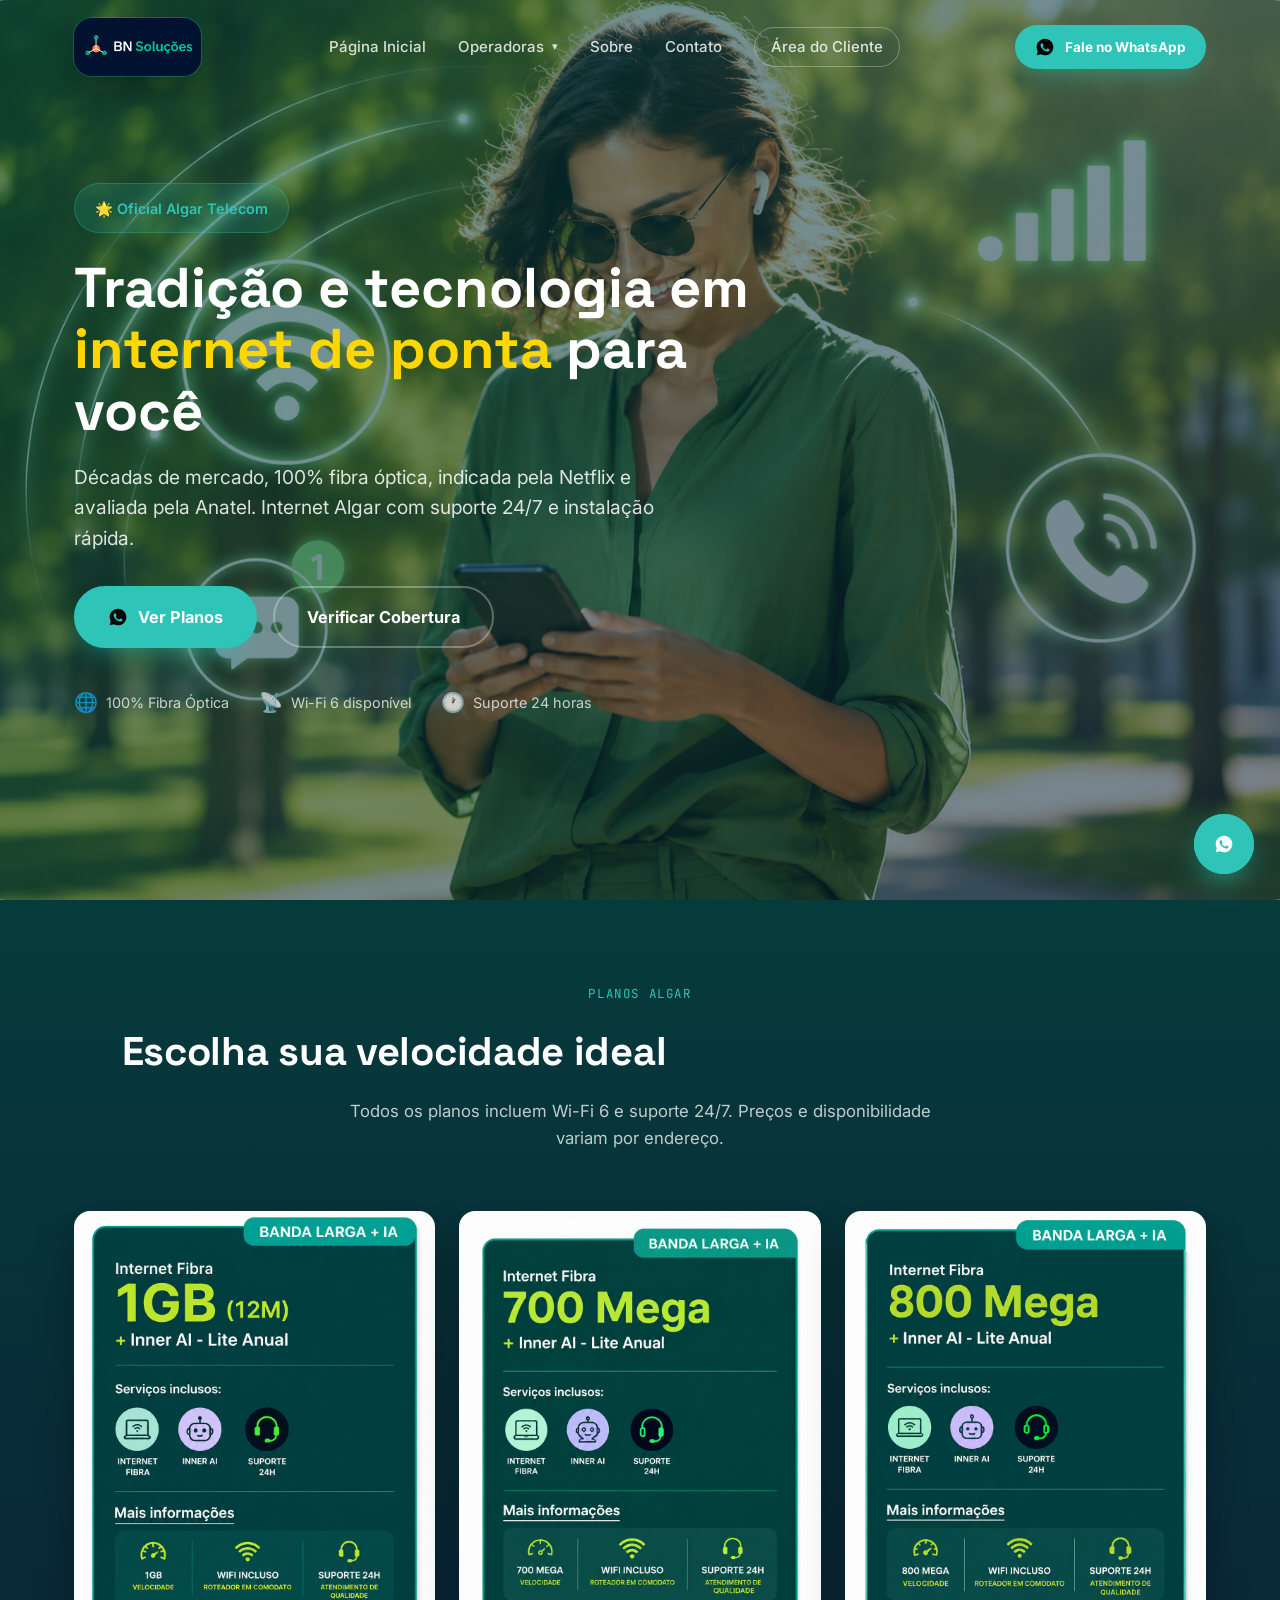
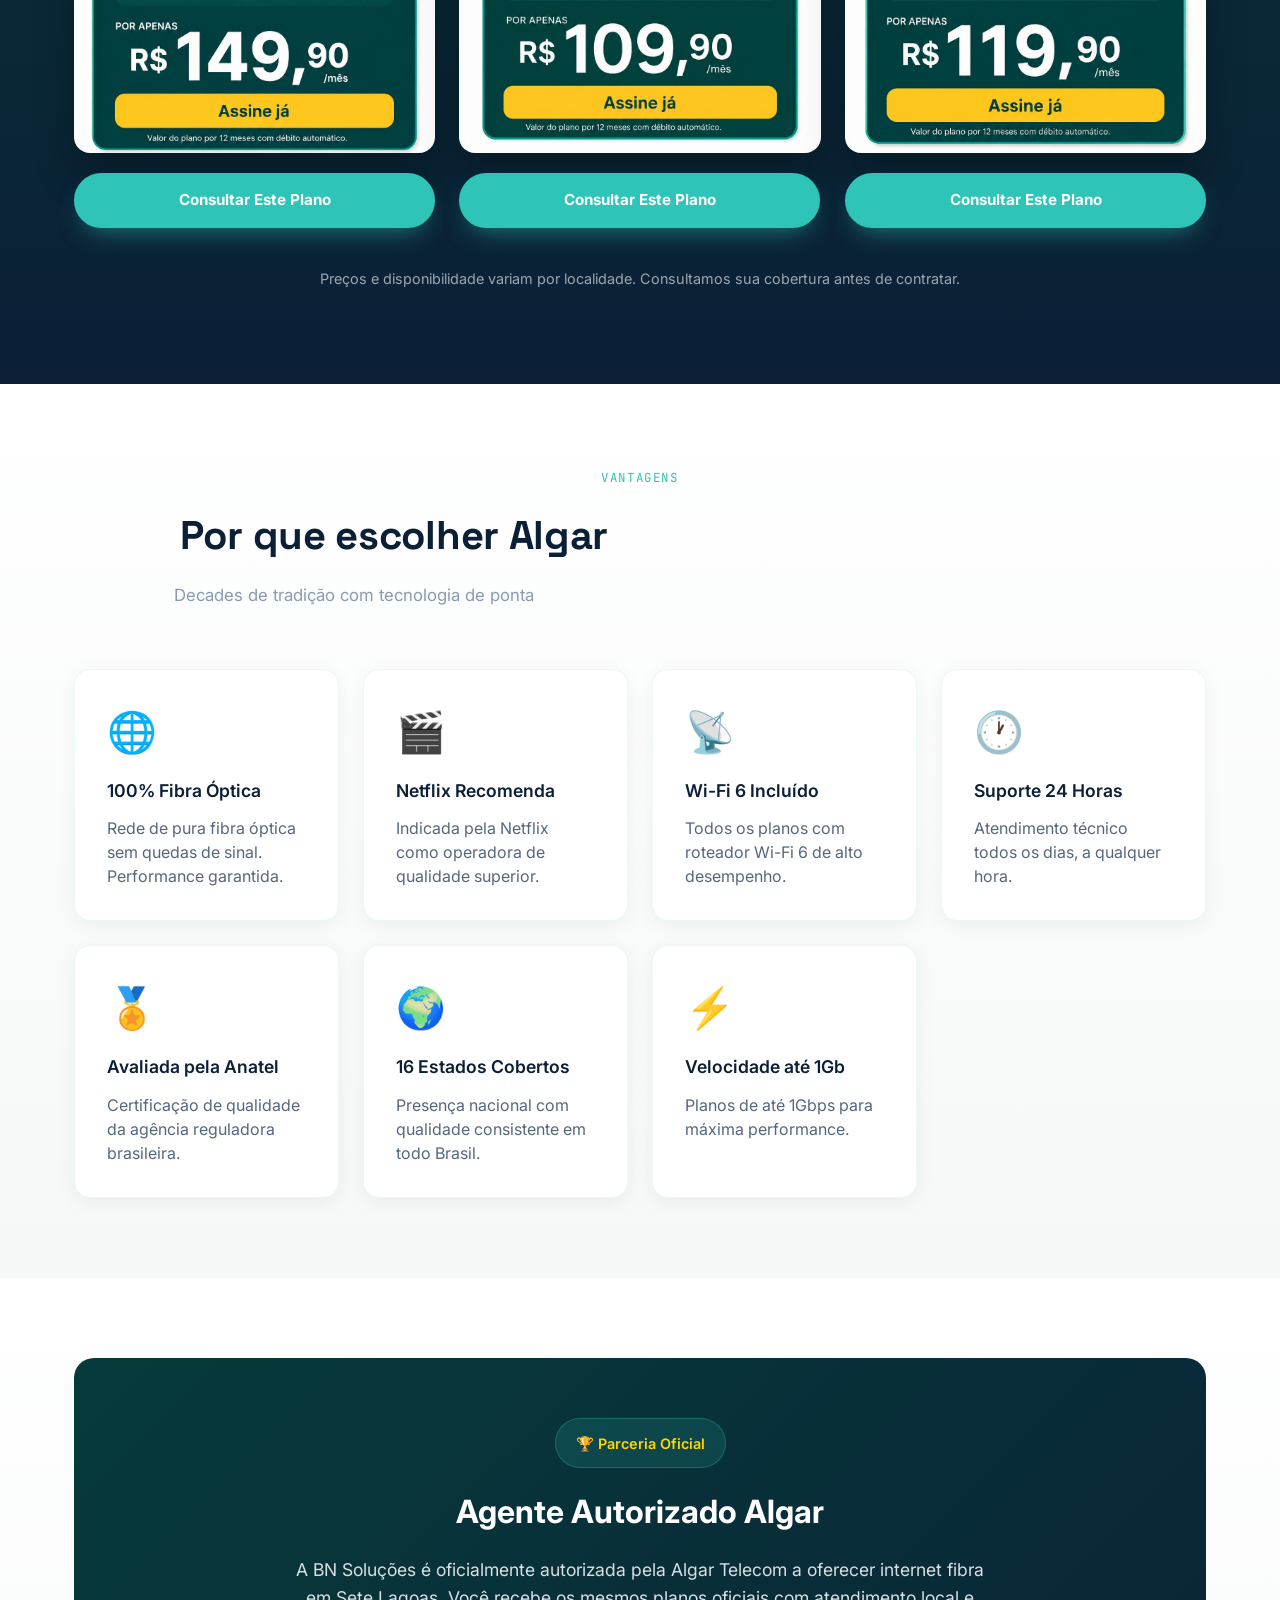
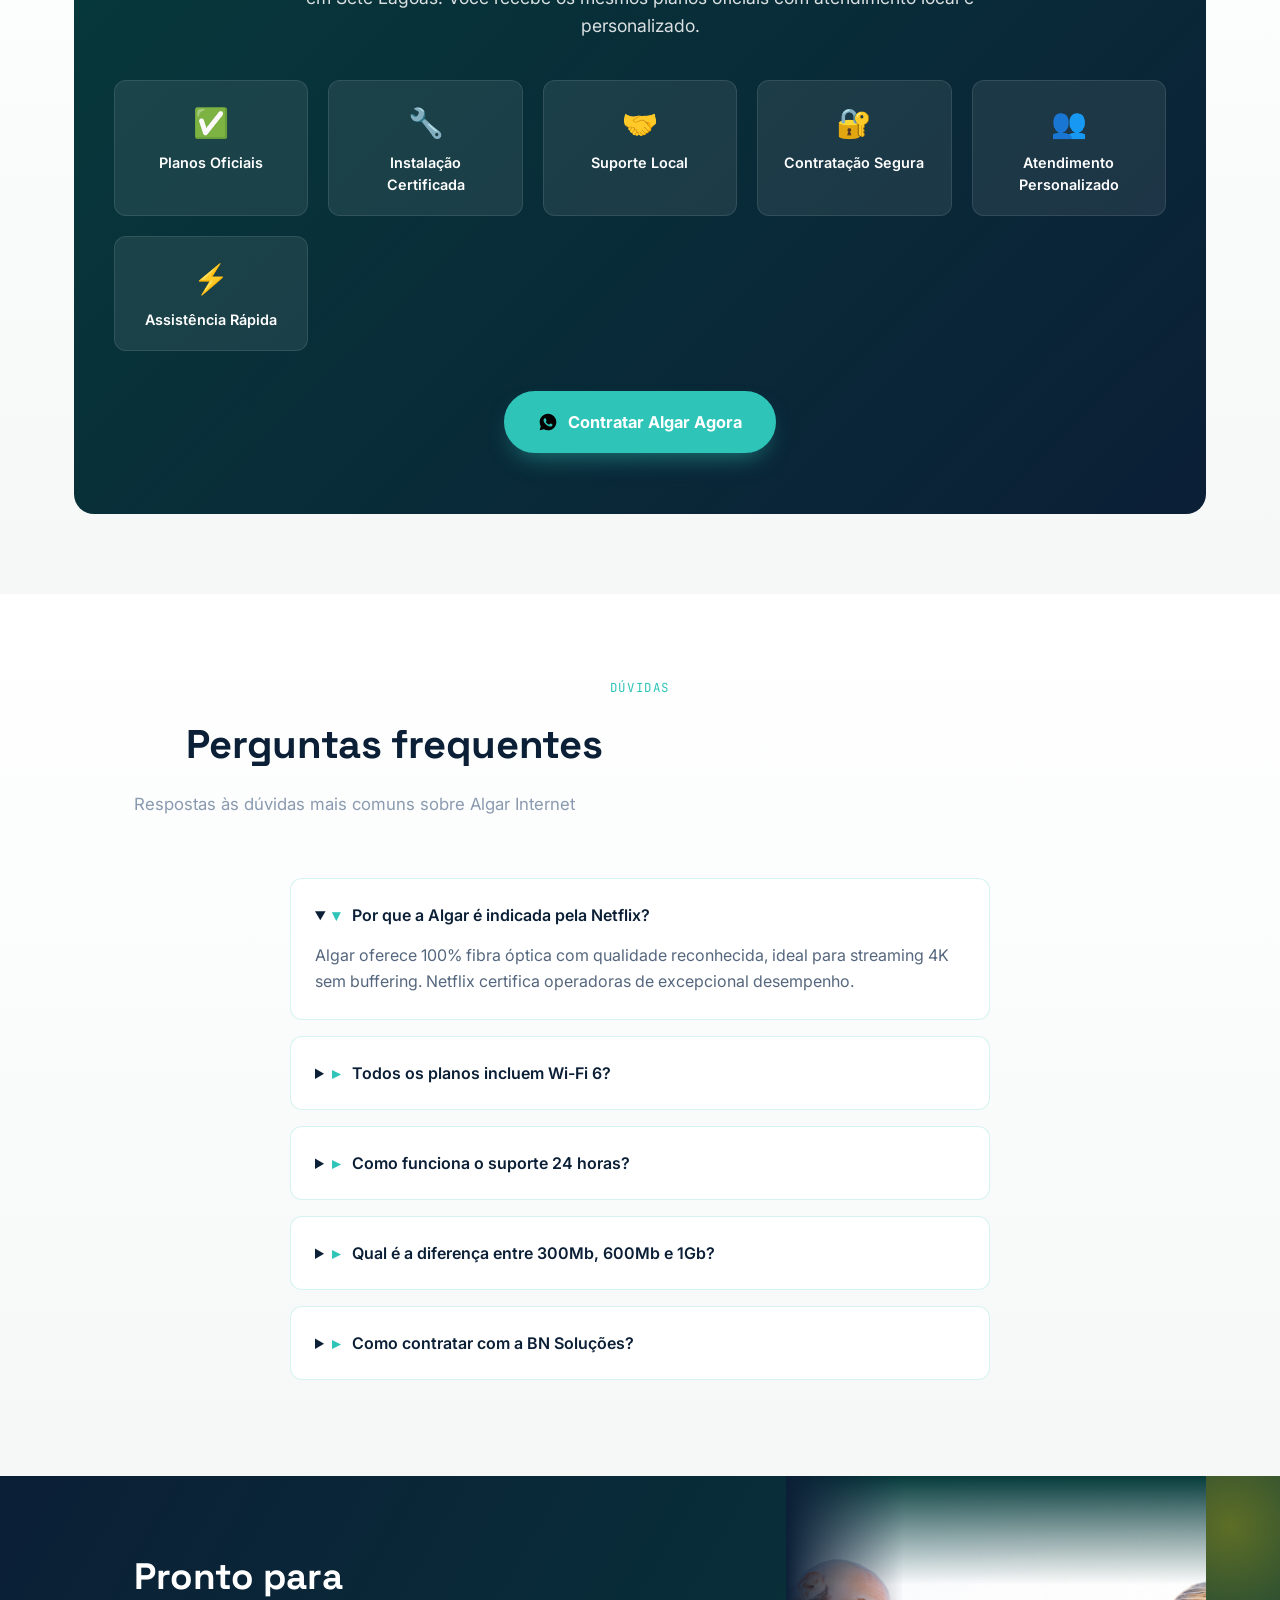
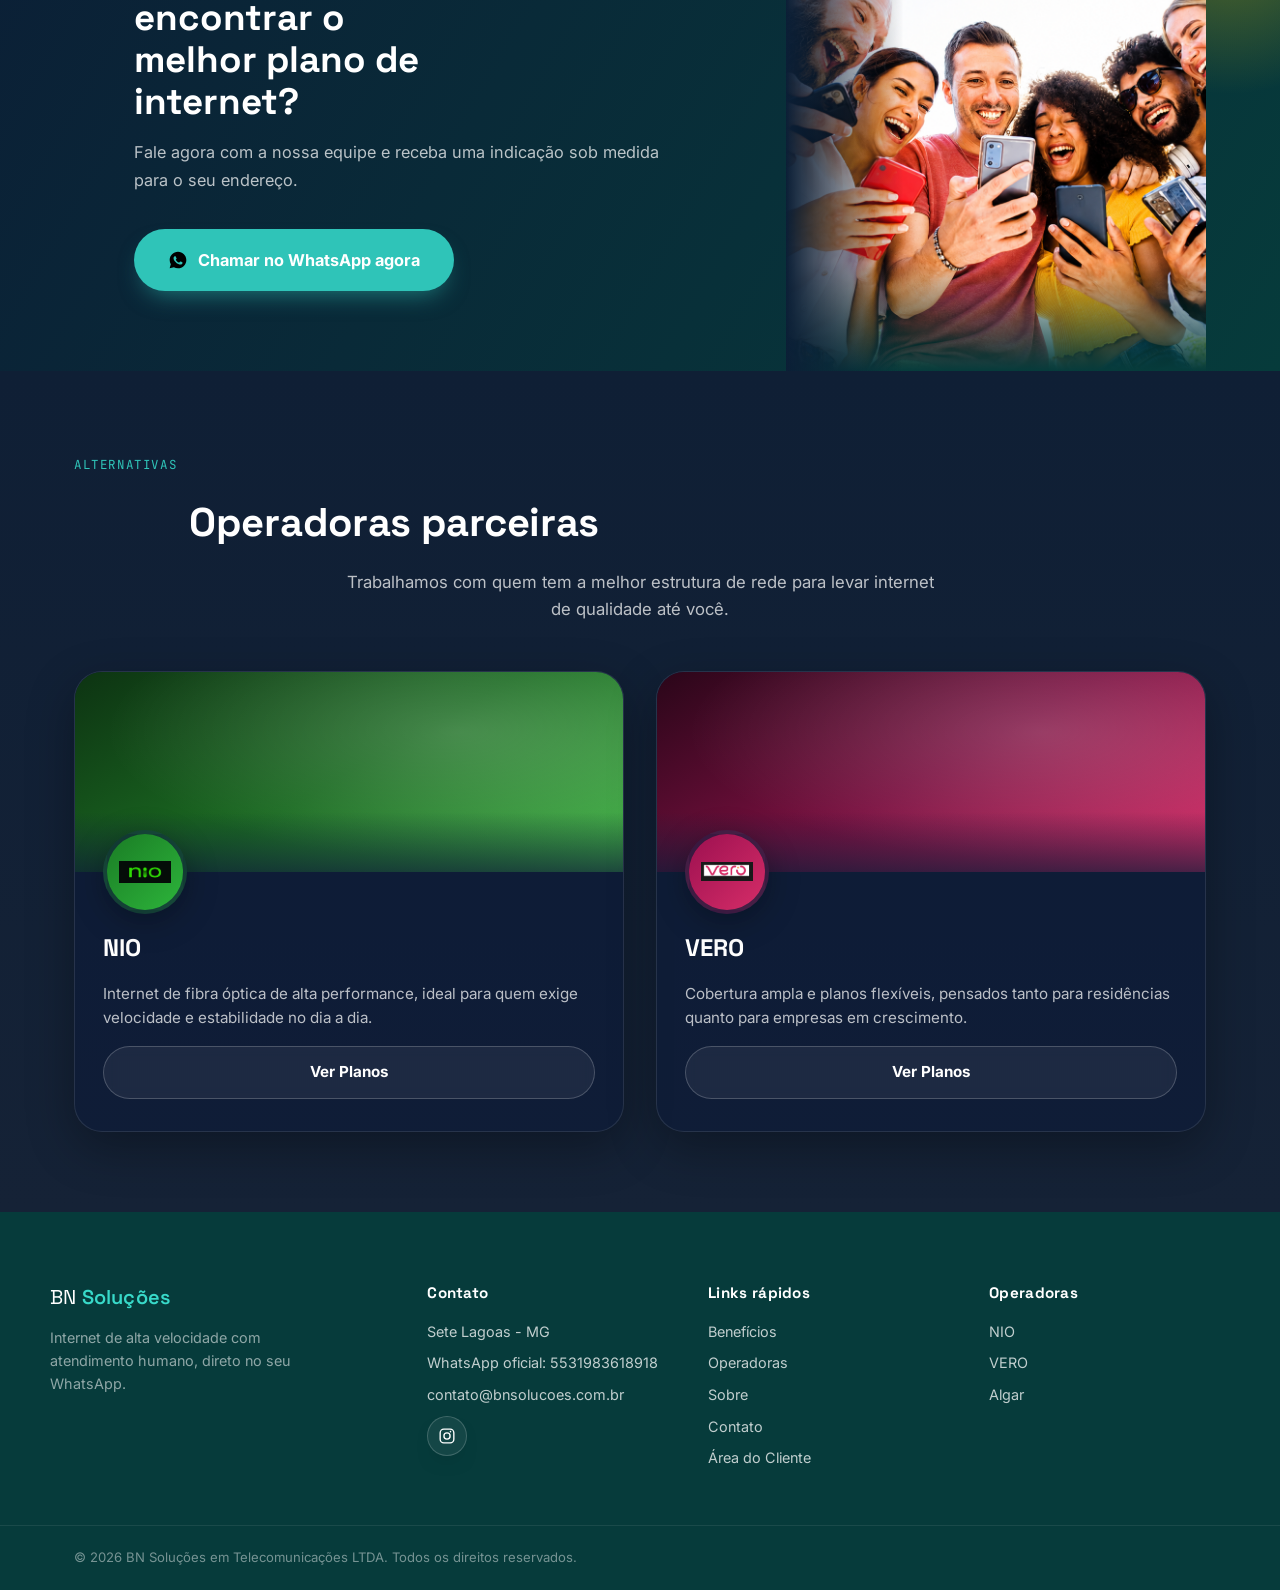
==== commit 2c66e7b0: "making it more responsive" ====
--- a/algar.html
+++ b/algar.html
@@ -20,6 +20,8 @@
 <link rel="preconnect" href="https://fonts.googleapis.com">
 <link rel="preconnect" href="https://fonts.gstatic.com" crossorigin>
 <link href="https://fonts.googleapis.com/css2?family=Space+Grotesk:wght@400;500;600;700&family=Inter:wght@400;500;600;700;800&family=JetBrains+Mono:wght@400;500&display=swap" rel="stylesheet">
+<link rel="icon" type="image/png" href="imagens/logotrying.png">
+<link rel="apple-touch-icon" href="imagens/logotrying.png">
 <link rel="stylesheet" href="style.css">
 <script type="application/ld+json">
 {
@@ -127,7 +129,7 @@
     </nav>
 
     <div class="header-actions">
-      <a class="btn btn-whatsapp btn-sm" href="https://wa.me/#WHATSAPP_AQUI?text=" target="_blank" rel="noopener">
+      <a class="btn btn-whatsapp btn-sm" href="https://wa.me/5531983618918?text=" target="_blank" rel="noopener">
         <svg class="icon" viewBox="0 0 24 24" width="20" height="20"><path d="M12 2C6.48 2 2 6.48 2 12c0 1.85.5 3.58 1.36 5.07L2 22l5.06-1.33A9.94 9.94 0 0 0 12 22c5.52 0 10-4.48 10-10S17.52 2 12 2Zm5.2 14.2c-.22.62-1.28 1.2-1.77 1.24-.45.05-1.02.07-1.65-.1-.38-.11-.87-.28-1.5-.55-2.64-1.14-4.36-3.8-4.5-3.98-.13-.18-1.08-1.44-1.08-2.74 0-1.3.68-1.94.92-2.2.24-.27.53-.33.7-.33.18 0 .35 0 .5.01.16.01.38-.06.6.46.22.53.75 1.83.82 1.96.07.13.11.29.02.47-.09.18-.14.29-.27.44-.13.16-.28.35-.4.47-.13.13-.27.27-.11.53.15.27.68 1.12 1.46 1.81 1 .89 1.85 1.17 2.11 1.3.27.13.42.11.58-.07.16-.18.68-.79.86-1.06.18-.27.36-.22.6-.13.25.09 1.57.74 1.84.87.27.13.45.2.51.31.07.13.07.72-.15 1.35Z"/></svg>
         Fale no WhatsApp
       </a>
@@ -152,11 +154,11 @@
         <h1 style="font-family:var(--font-display); font-size:clamp(2rem, 5vw, 3.5rem); font-weight:700; color:white; margin:0 0 20px; line-height:1.1;">Tradição e tecnologia em <span style="color:var(--orange);">internet de ponta</span> para você</h1>
         <p style="font-size:1.2rem; color:rgba(255,255,255,0.85); margin:0 0 32px; line-height:1.6; max-width:600px;">Décadas de mercado, 100% fibra óptica, indicada pela Netflix e avaliada pela Anatel. Internet Algar com suporte 24/7 e instalação rápida.</p>
         <div class="operator-hero-actions" style="display:flex; flex-wrap:wrap; gap:16px; margin-bottom:40px;">
-          <a href="#cobertura" class="btn btn-whatsapp btn-lg" style="background:var(--teal); border-color:var(--teal);">
+          <a href="#contato" class="btn btn-whatsapp btn-lg" style="background:var(--teal); border-color:var(--teal);">
             <svg class="icon" viewBox="0 0 24 24" width="20" height="20"><path d="M12 2C6.48 2 2 6.48 2 12c0 1.85.5 3.58 1.36 5.07L2 22l5.06-1.33A9.94 9.94 0 0 0 12 22c5.52 0 10-4.48 10-10S17.52 2 12 2Zm5.2 14.2c-.22.62-1.28 1.2-1.77 1.24-.45.05-1.02.07-1.65-.1-.38-.11-.87-.28-1.5-.55-2.64-1.14-4.36-3.8-4.5-3.98-.13-.18-1.08-1.44-1.08-2.74 0-1.3.68-1.94.92-2.2.24-.27.53-.33.7-.33.18 0 .35 0 .5.01.16.01.38-.06.6.46.22.53.75 1.83.82 1.96.07.13.11.29.02.47-.09.18-.14.29-.27.44-.13.16-.28.35-.4.47-.13.13-.27.27-.11.53.15.27.68 1.12 1.46 1.81 1 .89 1.85 1.17 2.11 1.3.27.13.42.11.58-.07.16-.18.68-.79.86-1.06.18-.27.36-.22.6-.13.25.09 1.57.74 1.84.87.27.13.45.2.51.31.07.13.07.72-.15 1.35Z"/></svg>
             Ver Planos
           </a>
-          <a href="#cobertura" class="btn btn-ghost btn-lg" style="border-color:rgba(255,255,255,0.3); color:white;">Verificar Cobertura</a>
+          <a href="#contato" class="btn btn-ghost btn-lg" style="border-color:rgba(255,255,255,0.3); color:white;">Verificar Cobertura</a>
         </div>
         <div class="operator-hero-meta" style="display:flex; gap:30px; color:rgba(255,255,255,0.75); font-size:0.9rem;">
           <div style="display:flex; align-items:center; gap:8px;"><span style="font-size:1.2rem;">🌐</span><span>100% Fibra Óptica</span></div>
@@ -179,15 +181,15 @@
       <div class="operator-plan-gallery" style="display:grid; grid-template-columns:repeat(auto-fit, minmax(280px, 1fr)); gap:24px; margin-bottom:40px;">
         <div style="text-align:center; animation:slideUp 0.6s ease-out;">
           <img src="imagens/algar.plano.png" alt="Plano Algar" class="operator-plan-image" loading="lazy" decoding="async" style="width:100%; height:auto; border-radius:16px; box-shadow:0 20px 40px rgba(0,0,0,0.3); margin-bottom:20px; transition:transform 0.3s ease;">
-          <a href="https://wa.me/#WHATSAPP_AQUI?text=Ol%C3%A1!%20Gostaria%20de%20conhecer%20os%20planos%20Algar." target="_blank" rel="noopener" class="btn btn-whatsapp" style="width:100%; justify-content:center; background:var(--teal); border-color:var(--teal);">Consultar Este Plano</a>
+          <a href="https://wa.me/5531983618918?text=Ol%C3%A1!%20Gostaria%20de%20conhecer%20os%20planos%20Algar." target="_blank" rel="noopener" class="btn btn-whatsapp" style="width:100%; justify-content:center; background:var(--teal); border-color:var(--teal);">Consultar Este Plano</a>
         </div>
         <div style="text-align:center; animation:slideUp 0.6s ease-out 0.1s both;">
           <img src="imagens/algar.plano2.png" alt="Plano Algar" class="operator-plan-image" loading="lazy" decoding="async" style="width:100%; height:auto; border-radius:16px; box-shadow:0 20px 40px rgba(0,0,0,0.3); margin-bottom:20px; transition:transform 0.3s ease;">
-          <a href="https://wa.me/#WHATSAPP_AQUI?text=Ol%C3%A1!%20Gostaria%20de%20conhecer%20os%20planos%20Algar." target="_blank" rel="noopener" class="btn btn-whatsapp" style="width:100%; justify-content:center; background:var(--teal); border-color:var(--teal);">Consultar Este Plano</a>
+          <a href="https://wa.me/5531983618918?text=Ol%C3%A1!%20Gostaria%20de%20conhecer%20os%20planos%20Algar." target="_blank" rel="noopener" class="btn btn-whatsapp" style="width:100%; justify-content:center; background:var(--teal); border-color:var(--teal);">Consultar Este Plano</a>
         </div>
         <div style="text-align:center; animation:slideUp 0.6s ease-out 0.2s both;">
           <img src="imagens/algar.plano3.png" alt="Plano Algar" class="operator-plan-image" loading="lazy" decoding="async" style="width:100%; height:auto; border-radius:16px; box-shadow:0 20px 40px rgba(0,0,0,0.3); margin-bottom:20px; transition:transform 0.3s ease;">
-          <a href="https://wa.me/#WHATSAPP_AQUI?text=Ol%C3%A1!%20Gostaria%20de%20conhecer%20os%20planos%20Algar." target="_blank" rel="noopener" class="btn btn-whatsapp" style="width:100%; justify-content:center; background:var(--teal); border-color:var(--teal);">Consultar Este Plano</a>
+          <a href="https://wa.me/5531983618918?text=Ol%C3%A1!%20Gostaria%20de%20conhecer%20os%20planos%20Algar." target="_blank" rel="noopener" class="btn btn-whatsapp" style="width:100%; justify-content:center; background:var(--teal); border-color:var(--teal);">Consultar Este Plano</a>
         </div>
       </div>
       <p style="text-align:center; color:rgba(255,255,255,0.6); font-size:0.9rem;">Preços e disponibilidade variam por localidade. Consultamos sua cobertura antes de contratar.</p>
@@ -262,39 +264,11 @@
           <div style="background:rgba(255,255,255,0.08); padding:20px; border-radius:12px; border:1px solid rgba(255,255,255,0.1);"><div style="font-size:1.8rem; margin-bottom:8px;">⚡</div><div style="color:white; font-size:0.9rem; font-weight:600;">Assistência Rápida</div></div>
         </div>
 
-        <a href="https://wa.me/#WHATSAPP_AQUI?text=Ol%C3%A1!%20Sou%20cliente%20BN%20e%20gostaria%20de%20contratar%20Algar." target="_blank" rel="noopener" class="btn btn-whatsapp btn-lg" style="margin-top:40px; background:var(--teal); border-color:var(--teal); color:white;">
+        <a href="https://wa.me/5531983618918?text=Ol%C3%A1!%20Sou%20cliente%20BN%20e%20gostaria%20de%20contratar%20Algar." target="_blank" rel="noopener" class="btn btn-whatsapp btn-lg" style="margin-top:40px; background:var(--teal); border-color:var(--teal); color:white;">
           <svg class="icon" viewBox="0 0 24 24" width="20" height="20"><path d="M12 2C6.48 2 2 6.48 2 12c0 1.85.5 3.58 1.36 5.07L2 22l5.06-1.33A9.94 9.94 0 0 0 12 22c5.52 0 10-4.48 10-10S17.52 2 12 2Zm5.2 14.2c-.22.62-1.28 1.2-1.77 1.24-.45.05-1.02.07-1.65-.1-.38-.11-.87-.28-1.5-.55-2.64-1.14-4.36-3.8-4.5-3.98-.13-.18-1.08-1.44-1.08-2.74 0-1.3.68-1.94.92-2.2.24-.27.53-.33.7-.33.18 0 .35 0 .5.01.16.01.38-.06.6.46.22.53.75 1.83.82 1.96.07.13.11.29.02.47-.09.18-.14.29-.27.44-.13.16-.28.35-.4.47-.13.13-.27.27-.11.53.15.27.68 1.12 1.46 1.81 1 .89 1.85 1.17 2.11 1.3.27.13.42.11.58-.07.16-.18.68-.79.86-1.06.18-.27.36-.22.6-.13.25.09 1.57.74 1.84.87.27.13.45.2.51.31.07.13.07.72-.15 1.35Z"/></svg>
           Contratar Algar Agora
         </a>
       </div>
-    </div>
-  </section>
-
-  <!-- ===== VERIFICADOR DE COBERTURA ===== -->
-  <section class="section section-dark" id="cobertura" style="background:linear-gradient(180deg, #063B3B 0%, #0B1F36 100%); padding:80px 0;">
-    <div class="container">
-      <div style="text-align:center; margin-bottom:60px;">
-        <p class="eyebrow" style="color:var(--teal);">VERIFICAÇÃO</p>
-        <h2 class="section-title section-title-light" style="margin-bottom:16px;">Verifique disponibilidade</h2>
-        <p class="section-lead" style="color:rgba(255,255,255,0.75);">Confirme se a Algar atende seu endereço em Sete Lagoas</p>
-      </div>
-
-      <div class="operator-coverage-card" style="max-width:600px; margin:0 auto; background:rgba(255,255,255,0.05); padding:40px; border-radius:16px; border:1px solid rgba(46,196,182,0.2); backdrop-filter:blur(10px);">
-        <form id="coverage-check-form-algar" style="display:flex; flex-direction:column; gap:20px;">
-          <div>
-            <label style="display:block; color:white; font-weight:600; margin-bottom:8px;">CEP</label>
-            <input type="text" placeholder="00000-000" style="width:100%; padding:12px 16px; border:1px solid rgba(46,196,182,0.3); background:rgba(255,255,255,0.08); color:white; border-radius:8px; font-size:1rem;" maxlength="9" id="cep-input-algar">
-          </div>
-          <div>
-            <label style="display:block; color:white; font-weight:600; margin-bottom:8px;">Número da Residência</label>
-            <input type="text" placeholder="Ex: 123" style="width:100%; padding:12px 16px; border:1px solid rgba(46,196,182,0.3); background:rgba(255,255,255,0.08); color:white; border-radius:8px; font-size:1rem;" id="numero-input-algar">
-          </div>
-          <button type="submit" class="btn btn-whatsapp btn-lg" style="width:100%; justify-content:center; margin-top:10px; background:var(--teal); border-color:var(--teal);">Verificar Cobertura</button>
-        </form>
-        <div id="coverage-result-algar" style="display:none; margin-top:20px; padding:16px; background:rgba(46,196,182,0.1); border-radius:8px; border-left:4px solid var(--teal); color:rgba(255,255,255,0.9);"></div>
-      </div>
-
-      <p style="text-align:center; color:rgba(255,255,255,0.6); margin-top:30px; font-size:0.9rem;">Não encontrou sua região? Fale com a BN Soluções sobre alternativas (NIO ou VERO).</p>
     </div>
   </section>
 
@@ -339,7 +313,7 @@
       <div class="cta-final-copy">
         <h2>Pronto para encontrar o melhor plano de internet?</h2>
         <p>Fale agora com a nossa equipe e receba uma indicação sob medida para o seu endereço.</p>
-        <a href="https://wa.me/#WHATSAPP_AQUI?text=Ol%C3%A1!%20Quero%20consultar%20planos%20da%20Algar%20com%20a%20BN%20Solu%C3%A7%C3%B5es." target="_blank" rel="noopener" class="btn btn-whatsapp btn-lg">
+        <a href="https://wa.me/5531983618918?text=Ol%C3%A1!%20Quero%20consultar%20planos%20da%20Algar%20com%20a%20BN%20Solu%C3%A7%C3%B5es." target="_blank" rel="noopener" class="btn btn-whatsapp btn-lg">
           <svg class="icon" viewBox="0 0 24 24" width="20" height="20"><path d="M12 2C6.48 2 2 6.48 2 12c0 1.85.5 3.58 1.36 5.07L2 22l5.06-1.33A9.94 9.94 0 0 0 12 22c5.52 0 10-4.48 10-10S17.52 2 12 2Zm5.2 14.2c-.22.62-1.28 1.2-1.77 1.24-.45.05-1.02.07-1.65-.1-.38-.11-.87-.28-1.5-.55-2.64-1.14-4.36-3.8-4.5-3.98-.13-.18-1.08-1.44-1.08-2.74 0-1.3.68-1.94.92-2.2.24-.27.53-.33.7-.33.18 0 .35 0 .5.01.16.01.38-.06.6.46.22.53.75 1.83.82 1.96.07.13.11.29.02.47-.09.18-.14.29-.27.44-.13.16-.28.35-.4.47-.13.13-.27.27-.11.53.15.27.68 1.12 1.46 1.81 1 .89 1.85 1.17 2.11 1.3.27.13.42.11.58-.07.16-.18.68-.79.86-1.06.18-.27.36-.22.6-.13.25.09 1.57.74 1.84.87.27.13.45.2.51.31.07.13.07.72-.15 1.35Z"/></svg>
           Chamar no WhatsApp agora
         </a>
@@ -443,8 +417,9 @@
     <div class="footer-col">
       <h4>Contato</h4>
       <p>Sete Lagoas - MG</p>
-      <p><a href="https://wa.me/#WHATSAPP_AQUI?text=" target="_blank" rel="noopener">WhatsApp: #WHATSAPP_AQUI</a></p>
+      <p><a href="https://wa.me/5531983618918?text=" target="_blank" rel="noopener">WhatsApp oficial: 5531983618918</a></p>
       <p><a href="mailto:contato@bnsolucoes.com.br">contato@bnsolucoes.com.br</a></p>
+      <p><a class="footer-social-link" href="https://www.instagram.com/bn_solucoes_em_telecom?igsh=MWhiN2R0YjNvcnEyZA%3D%3D&utm_source=qr" target="_blank" rel="noopener">Instagram: bn_solucoes_em_telecom</a></p>
     </div>
 
     <div class="footer-col">
@@ -470,10 +445,10 @@
   </div>
 </footer>
 
-<a href="https://wa.me/#WHATSAPP_AQUI?text=" target="_blank" rel="noopener" class="float-whatsapp" aria-label="Falar no WhatsApp">
+<a href="https://wa.me/5531983618918?text=" target="_blank" rel="noopener" class="float-whatsapp" aria-label="Falar no WhatsApp">
   <svg class="icon" viewBox="0 0 24 24" width="20" height="20"><path d="M12 2C6.48 2 2 6.48 2 12c0 1.85.5 3.58 1.36 5.07L2 22l5.06-1.33A9.94 9.94 0 0 0 12 22c5.52 0 10-4.48 10-10S17.52 2 12 2Zm5.2 14.2c-.22.62-1.28 1.2-1.77 1.24-.45.05-1.02.07-1.65-.1-.38-.11-.87-.28-1.5-.55-2.64-1.14-4.36-3.8-4.5-3.98-.13-.18-1.08-1.44-1.08-2.74 0-1.3.68-1.94.92-2.2.24-.27.53-.33.7-.33.18 0 .35 0 .5.01.16.01.38-.06.6.46.22.53.75 1.83.82 1.96.07.13.11.29.02.47-.09.18-.14.29-.27.44-.13.16-.28.35-.4.47-.13.13-.27.27-.11.53.15.27.68 1.12 1.46 1.81 1 .89 1.85 1.17 2.11 1.3.27.13.42.11.58-.07.16-.18.68-.79.86-1.06.18-.27.36-.22.6-.13.25.09 1.57.74 1.84.87.27.13.45.2.51.31.07.13.07.72-.15 1.35Z"/></svg>
 </a>
 
 <script src="script.js"></script>
 </body>
-</html>+</html>
--- a/style.css
+++ b/style.css
@@ -263,11 +263,13 @@
 .nav-backdrop{
   position:fixed;
   inset:0;
-  background:rgba(8,21,39,0.62);
+  background:rgba(0,0,0,0.4);
+  backdrop-filter:blur(3px);
+  -webkit-backdrop-filter:blur(3px);
   opacity:0;
   visibility:hidden;
   pointer-events:none;
-  transition:opacity .25s var(--ease), visibility .25s var(--ease);
+  transition:opacity .3s var(--ease), visibility .3s var(--ease);
   z-index:89;
 }
 
@@ -285,11 +287,17 @@
   justify-content:center;
   align-items:center;
   gap:5px;
-  width:44px; height:44px;
+  width:52px; height:52px;
   background:transparent;
   border:none;
   cursor:pointer;
   -webkit-tap-highlight-color:transparent;
+  border-radius:14px;
+  transition:transform .3s ease-in-out, background .3s ease-in-out;
+  position:relative;
+  z-index:130;
+  flex-shrink:0;
+  touch-action:manipulation;
 }
 .menu-toggle span{
   display:block;
@@ -297,11 +305,15 @@
   width:24px;
   background:var(--white);
   border-radius:2px;
-  transition:transform .3s var(--ease), opacity .3s var(--ease);
+  transform-origin:center;
+  transition:transform .3s ease-in-out, opacity .3s ease-in-out, background .3s ease-in-out;
+  will-change:transform, opacity;
 }
 .menu-toggle.active span:nth-child(1){ transform:translateY(7px) rotate(45deg); }
 .menu-toggle.active span:nth-child(2){ opacity:0; transform:scaleX(0); }
 .menu-toggle.active span:nth-child(3){ transform:translateY(-7px) rotate(-45deg); }
+.menu-toggle:active{ transform:scale(.96); }
+.menu-toggle.is-animating{ pointer-events:none; }
 
 /* Dropdown "Operadoras" no menu */
 .nav-dropdown{ position:relative; }
@@ -514,118 +526,262 @@
 }
 
 /* =========================================================
-   Hero — Trust Banner (Agente Autorizado)
-   ========================================================= */
-/* =========================================================
-   Hero — Trust Banner
-   ========================================================= */
-.hero-trust-banner{
-  position:relative;
-  z-index:2;
+   Hero — Agente Autorizado Showcase
+   ========================================================= */
+.authorized-showcase{
+  position:relative;
+  z-index:3;
+  width:100%;
+  margin:0 auto 44px;
+  padding:8px 0 54px;
   display:flex;
   flex-direction:column;
   align-items:center;
   text-align:center;
-  gap:6px;
-  padding:16px 28px 18px;
-  border-radius:24px;
-  background:linear-gradient(168deg, rgba(13,51,88,0.92) 0%, rgba(13,36,71,0.90) 55%, rgba(11,31,58,0.90) 100%);
-  border:1px solid rgba(36,224,215,0.22);
-  backdrop-filter:blur(22px);
-  -webkit-backdrop-filter:blur(22px);
+  gap:20px;
+  isolation:isolate;
+}
+
+.authorized-showcase::before{
+  content:"";
+  position:absolute;
+  inset:-60px -6% -12px;
+  z-index:-2;
+  background:
+    radial-gradient(580px 340px at 50% 18%, rgba(53,125,230,0.2), rgba(5,14,30,0) 74%),
+    linear-gradient(180deg, rgba(6,16,36,0.8) 0%, rgba(6,16,36,0.28) 64%, rgba(6,16,36,0) 100%);
+  pointer-events:none;
+}
+
+.authorized-showcase-bg{
+  position:absolute;
+  inset:0;
+  z-index:-1;
+  pointer-events:none;
+  overflow:hidden;
+}
+
+.authorized-line,
+.authorized-node,
+.authorized-wave{
+  position:absolute;
+  pointer-events:none;
+}
+
+.authorized-line{
+  height:1px;
+  background:linear-gradient(90deg, transparent, rgba(119,190,255,0.28), transparent);
+  animation:authorizedLinePulse 8s ease-in-out infinite;
+}
+
+.authorized-line-1{ width:64%; left:18%; top:132px; }
+.authorized-line-2{ width:56%; left:22%; top:228px; animation-delay:1.5s; }
+.authorized-line-3{ width:46%; left:27%; top:320px; animation-delay:2.8s; }
+
+@keyframes authorizedLinePulse{
+  0%,100%{ opacity:.22; }
+  50%{ opacity:.46; }
+}
+
+.authorized-node{
+  width:7px;
+  height:7px;
+  border-radius:50%;
+  background:rgba(167,221,255,0.9);
+  box-shadow:0 0 14px rgba(145,212,255,0.55);
+  animation:authorizedNodeBlink 5.2s ease-in-out infinite;
+}
+
+.authorized-node-1{ left:22%; top:128px; }
+.authorized-node-2{ left:50%; top:224px; animation-delay:1.4s; }
+.authorized-node-3{ left:72%; top:316px; animation-delay:2.7s; }
+
+@keyframes authorizedNodeBlink{
+  0%,100%{ opacity:.52; transform:scale(.92); }
+  50%{ opacity:1; transform:scale(1.08); }
+}
+
+.authorized-wave{
+  border:1px solid rgba(145,212,255,0.14);
+  border-radius:50%;
+  transform:translate(-50%,-50%);
+  animation:authorizedWavePulse 10s ease-in-out infinite;
+}
+
+.authorized-wave-1{ width:320px; height:320px; left:34%; top:52%; }
+.authorized-wave-2{ width:360px; height:360px; left:66%; top:50%; animation-delay:2.6s; }
+
+@keyframes authorizedWavePulse{
+  0%,100%{ opacity:.12; transform:translate(-50%,-50%) scale(.96); }
+  50%{ opacity:.26; transform:translate(-50%,-50%) scale(1.03); }
+}
+
+.authorized-head{
+  position:relative;
+  z-index:1;
+  display:flex;
+  flex-direction:column;
+  align-items:center;
+  gap:10px;
+}
+
+.authorized-kicker{
+  display:inline-flex;
+  align-items:center;
+  justify-content:center;
+  gap:8px;
+  padding:8px 14px;
+  border-radius:999px;
+  border:1px solid rgba(194,225,255,0.22);
+  background:rgba(16,37,72,0.44);
+  color:rgba(236,246,255,0.92);
+  font-size:0.68rem;
+  font-weight:700;
+  letter-spacing:0.16em;
+  text-transform:uppercase;
+}
+
+.authorized-title{
+  margin:0;
+  max-width:760px;
+  font-family:var(--font-display);
+  font-size:clamp(1.25rem, 1.8vw, 1.8rem);
+  font-weight:600;
+  line-height:1.24;
+  color:rgba(245,250,255,0.98);
+  text-wrap:balance;
+}
+
+.authorized-cards{
+  position:relative;
+  z-index:1;
+  width:100%;
+  margin-top:2px;
+  display:flex;
+  align-items:flex-start;
+  justify-content:center;
+  gap:104px;
+  flex-wrap:wrap;
+}
+
+.authorized-item{
+  display:flex;
+  flex-direction:column;
+  align-items:center;
+  min-width:170px;
+}
+
+.authorized-card{
+  width:170px;
+  height:170px;
+  border-radius:44px;
+  display:flex;
+  align-items:center;
+  justify-content:center;
+  text-decoration:none;
+  border:1px solid rgba(255,255,255,0.2);
+  backdrop-filter:blur(24px);
+  -webkit-backdrop-filter:blur(24px);
   box-shadow:
-    inset 0 1px 0 rgba(255,255,255,0.07),
-    0 0 56px rgba(36,224,215,0.12),
-    0 20px 64px rgba(0,0,0,0.42),
-    0 4px 16px rgba(0,0,0,0.28);
-  max-width:680px;
-  margin:0 auto;
-  width:100%;
-  animation:bannerGlow 4s ease-in-out infinite alternate;
-}
-@keyframes bannerGlow{
-  from{
-    box-shadow:
-      inset 0 1px 0 rgba(255,255,255,0.06),
-      0 0 36px rgba(36,224,215,0.08),
-      0 20px 64px rgba(0,0,0,0.40),
-      0 4px 16px rgba(0,0,0,0.26);
-  }
-  to{
-    box-shadow:
-      inset 0 1px 0 rgba(255,255,255,0.09),
-      0 0 72px rgba(36,224,215,0.22),
-      0 20px 64px rgba(0,0,0,0.44),
-      0 4px 16px rgba(0,0,0,0.28);
-  }
-}
-.trust-shield{
-  position:relative;
-  width:38px;
-  height:38px;
-  border-radius:50%;
-  background:rgba(36,224,215,0.16);
-  border:1px solid rgba(36,224,215,0.38);
-  display:flex;
-  align-items:center;
-  justify-content:center;
-  color:#24E0D7;
-  flex-shrink:0;
-  margin-bottom:2px;
-}
-.trust-shield::before{
-  content:'';
-  position:absolute;
-  inset:-10px;
-  border-radius:50%;
-  background:radial-gradient(circle, rgba(36,224,215,0.20) 0%, transparent 68%);
-  pointer-events:none;
-  z-index:-1;
-}
-.trust-title{
-  font-size:0.76rem;
-  font-weight:800;
-  letter-spacing:0.24em;
+    inset 0 1px 0 rgba(255,255,255,0.14),
+    inset 0 -22px 40px rgba(4,11,24,0.25),
+    0 18px 42px rgba(1,7,17,0.55);
+  transition:transform 350ms ease, box-shadow 350ms ease;
+  transform:translateY(0) scale(1);
+}
+
+.authorized-card:hover{
+  transform:translateY(-8px) scale(1.03);
+}
+
+.authorized-card-nio{
+  background:linear-gradient(135deg, #0F2E12 0%, #173D1B 100%);
+  border-color:#66FF00;
+  box-shadow:
+    inset 0 1px 0 rgba(255,255,255,0.14),
+    inset 0 -22px 40px rgba(4,11,24,0.25),
+    0 18px 42px rgba(1,7,17,0.55),
+    0 0 39px rgba(102,255,0,.225);
+}
+
+.authorized-card-nio:hover{
+  box-shadow:
+    inset 0 1px 0 rgba(255,255,255,0.16),
+    inset 0 -22px 40px rgba(4,11,24,0.26),
+    0 24px 52px rgba(1,7,17,0.62),
+    0 0 52px rgba(102,255,0,.3);
+}
+
+.authorized-card-algar{
+  background:linear-gradient(135deg, #082849 0%, #0D3C6B 100%);
+  border-color:#2DA8FF;
+  box-shadow:
+    inset 0 1px 0 rgba(255,255,255,0.14),
+    inset 0 -22px 40px rgba(4,11,24,0.25),
+    0 18px 42px rgba(1,7,17,0.55),
+    0 0 39px rgba(45,168,255,.225);
+}
+
+.authorized-card-algar:hover{
+  box-shadow:
+    inset 0 1px 0 rgba(255,255,255,0.16),
+    inset 0 -22px 40px rgba(4,11,24,0.26),
+    0 24px 52px rgba(1,7,17,0.62),
+    0 0 52px rgba(45,168,255,.3);
+}
+
+.authorized-card-vero{
+  background:linear-gradient(135deg, #3D0D29 0%, #5A123B 100%);
+  border-color:#FF2C8B;
+  box-shadow:
+    inset 0 1px 0 rgba(255,255,255,0.14),
+    inset 0 -22px 40px rgba(4,11,24,0.25),
+    0 18px 42px rgba(1,7,17,0.55),
+    0 0 39px rgba(255,44,139,.225);
+}
+
+.authorized-card-vero:hover{
+  box-shadow:
+    inset 0 1px 0 rgba(255,255,255,0.16),
+    inset 0 -22px 40px rgba(4,11,24,0.26),
+    0 24px 52px rgba(1,7,17,0.62),
+    0 0 52px rgba(255,44,139,.3);
+}
+
+.authorized-logo{
+  width:78%;
+  height:auto;
+  object-fit:contain;
+  display:block;
+  margin:auto;
+  border:none;
+  box-shadow:none;
+  background:transparent;
+}
+
+.authorized-meta{
+  margin:11px 0 0;
+  display:flex;
+  flex-direction:column;
+  align-items:center;
+  gap:2px;
+}
+
+.authorized-meta strong{
+  color:#fff;
+  font-size:0.78rem;
+  font-weight:600;
+  letter-spacing:0.125em;
   text-transform:uppercase;
-  color:#fff;
-  text-shadow:0 0 18px rgba(36,224,215,0.35);
-}
-.trust-subtitle{
-  margin:0;
-  font-size:0.86rem;
-  color:rgba(255,255,255,0.82);
-  line-height:1.45;
-}
-.trust-logos{
-  display:flex;
-  align-items:center;
-  justify-content:center;
-  gap:0;
-  margin-top:8px;
-}
-.trust-logo-link{
-  display:flex;
-  align-items:center;
-  justify-content:center;
-  padding:6px 18px;
-  text-decoration:none;
-  transition:opacity .22s ease, transform .22s ease;
-}
-.trust-logo-link:hover{ opacity:0.78; transform:translateY(-1px); }
-.trust-logo-img{
-  height:38px;
-  width:auto;
-  max-width:88px;
-  object-fit:contain;
-  border-radius:8px;
-  filter:brightness(1.12) contrast(1.04);
-}
-.trust-divider{
-  display:block;
-  width:1px;
-  height:32px;
-  background:linear-gradient(to bottom, transparent, rgba(36,224,215,0.28), transparent);
-  flex-shrink:0;
+}
+
+.authorized-meta span{
+  color:rgba(255,255,255,0.64);
+  font-size:0.64rem;
+  font-weight:600;
+  letter-spacing:0.11em;
+  line-height:1.3;
+  text-transform:uppercase;
 }
 
 /* =========================================================
@@ -1246,7 +1402,7 @@
 .section-form .form-panel{
   display:grid;
   grid-template-columns:minmax(0,1fr) minmax(0,1.18fr);
-  gap:36px;
+  gap:26px;
   align-items:start;
 }
 
@@ -1286,7 +1442,7 @@
 .section-form .form-content{
   background:#112846;
   border-radius:24px;
-  padding:44px 40px;
+  padding:34px 30px;
   border:1px solid rgba(255,255,255,0.08);
   box-shadow:0 24px 64px rgba(0,0,0,0.30);
 }
@@ -1309,7 +1465,7 @@
 }
 
 /* Form rows */
-.section-form .form-row{ margin-bottom:20px; }
+.section-form .form-row{ margin-bottom:14px; }
 .section-form .form-row label{
   display:block;
   font-size:0.78rem;
@@ -1343,7 +1499,7 @@
   font-family:var(--font-body);
   font-size:0.97rem;
   color:#fff;
-  height:58px;
+  height:52px;
   padding:0 18px 0 46px;
   border:1px solid rgba(255,255,255,0.12);
   border-radius:15px;
@@ -1404,7 +1560,7 @@
   justify-content:center;
   gap:10px;
   width:100%;
-  height:58px;
+  height:52px;
   border:none;
   border-radius:15px;
   background:linear-gradient(90deg,#22D3B6,#18B79E);
@@ -1982,7 +2138,7 @@
 /* =========================================================
    Contato — cards e formulário
    ========================================================= */
-.contact-grid{ display:grid; grid-template-columns:1fr 1.1fr; gap:60px; margin-top:10px; align-items:start; }
+.contact-grid{ display:grid; grid-template-columns:1fr 1.1fr; gap:40px; margin-top:10px; align-items:start; }
 .contact-cards{ display:flex; flex-direction:column; gap:16px; }
 .contact-card{ display:flex; gap:16px; align-items:flex-start; background:linear-gradient(180deg, rgba(255,255,255,0.98), rgba(238,244,248,0.92)); border:1px solid rgba(var(--navy-rgb),0.08); border-radius:var(--radius); padding:24px; transition:transform .25s var(--ease), box-shadow .25s var(--ease), border-color .25s var(--ease); }
 .contact-card:hover{ transform:translateY(-3px); box-shadow:var(--shadow-card); border-color:rgba(var(--teal-rgb),0.28); }
@@ -2016,11 +2172,11 @@
 }
 .contact-aside-note p{ margin:0; color:var(--slate); line-height:1.6; font-size:0.92rem; }
 
-.contact-form-wrap{ background:linear-gradient(180deg, rgba(255,255,255,0.98), rgba(238,244,248,0.84)); border:1px solid rgba(11,31,58,0.08); border-radius:var(--radius); padding:36px; box-shadow:var(--shadow-card); }
+.contact-form-wrap{ background:linear-gradient(180deg, rgba(255,255,255,0.98), rgba(238,244,248,0.84)); border:1px solid rgba(11,31,58,0.08); border-radius:var(--radius); padding:28px; box-shadow:var(--shadow-card); }
 .contact-form-wrap h3{ font-family:var(--font-display); font-size:1.25rem; margin:0 0 6px; color:var(--navy); }
 .contact-form-wrap > p{ margin:0 0 26px; color:var(--slate); font-size:0.92rem; }
 
-.form-row{ margin-bottom:18px; }
+.form-row{ margin-bottom:14px; }
 .form-row label{ display:block; font-size:0.85rem; font-weight:600; color:var(--navy); margin-bottom:8px; }
 .form-row input, .form-row select, .form-row textarea{
   width:100%; font-family:var(--font-body); font-size:0.95rem; color:var(--navy);
@@ -2152,6 +2308,36 @@
 .footer-col h4{ font-family:var(--font-display); color:var(--white); font-size:0.95rem; margin:0 0 16px; letter-spacing:0.3px; }
 .footer-col p{ margin:0 0 10px; font-size:0.9rem; }
 .footer-col a:hover{ color:var(--teal-light); }
+.footer-social-link{
+  display:inline-flex;
+  align-items:center;
+  justify-content:center;
+  width:40px;
+  height:40px;
+  border-radius:50%;
+  font-size:0;
+  line-height:0;
+  text-decoration:none;
+  background:rgba(255,255,255,0.06);
+  border:1px solid rgba(255,255,255,0.18);
+  box-shadow:0 10px 22px -14px rgba(0,0,0,0.55);
+  transition:transform .25s var(--ease), background .25s var(--ease), border-color .25s var(--ease), box-shadow .25s var(--ease);
+}
+.footer-social-link::before{
+  content:"";
+  width:18px;
+  height:18px;
+  background-repeat:no-repeat;
+  background-position:center;
+  background-size:contain;
+  background-image:url("data:image/svg+xml,%3Csvg xmlns='http://www.w3.org/2000/svg' viewBox='0 0 24 24'%3E%3Cpath fill='%23ffffff' d='M7.75 2h8.5A5.75 5.75 0 0 1 22 7.75v8.5A5.75 5.75 0 0 1 16.25 22h-8.5A5.75 5.75 0 0 1 2 16.25v-8.5A5.75 5.75 0 0 1 7.75 2Zm0 1.8A3.95 3.95 0 0 0 3.8 7.75v8.5A3.95 3.95 0 0 0 7.75 20.2h8.5a3.95 3.95 0 0 0 3.95-3.95v-8.5a3.95 3.95 0 0 0-3.95-3.95h-8.5Zm8.9 1.35a1.05 1.05 0 1 1 0 2.1 1.05 1.05 0 0 1 0-2.1ZM12 7a5 5 0 1 1 0 10 5 5 0 0 1 0-10Zm0 1.8A3.2 3.2 0 1 0 12 15.2 3.2 3.2 0 0 0 12 8.8Z'/%3E%3C/svg%3E");
+}
+.footer-social-link:hover{
+  transform:translateY(-2px);
+  background:rgba(var(--teal-rgb),0.18);
+  border-color:rgba(var(--teal-light-rgb),0.45);
+  box-shadow:0 16px 30px -14px rgba(var(--teal-rgb),0.62);
+}
 .footer-bottom{ border-top:1px solid rgba(255,255,255,0.08); padding:22px 0; }
 .footer-bottom p{ margin:0; font-size:0.82rem; color:rgba(255,255,255,0.45); }
 
@@ -2200,7 +2386,8 @@
   .hero-visual{ width:100%; max-width:100%; }
   .hero-image-card{ min-height:360px; }
   .hero-features{ grid-template-columns:1fr auto 1fr auto 1fr auto 1fr; }
-  .hero-trust-banner{ max-width:100%; }
+  .authorized-showcase{ margin-bottom:38px; }
+  .authorized-cards{ gap:54px; }
   .hero-slider{ min-height:400px; }
   .section-form .form-panel{ grid-template-columns:1fr; }
   .section-form .form-visual{ order:1; min-height:280px; padding:36px 28px; }
@@ -2226,6 +2413,11 @@
   .authorized-copy{ text-align:center; }
   .client-info-grid{ grid-template-columns:1fr; }
   .client-actions-grid{ grid-template-columns:1fr 1fr; }
+  .operator-plan-gallery,
+  .operator-benefit-grid,
+  .operator-authorized-grid,
+  .operator-alt-grid,
+  .operator-lifestyle-grid{ grid-template-columns:repeat(2, minmax(0, 1fr)) !important; gap:20px !important; }
 }
 
 @media (max-width:1024px){
@@ -2238,33 +2430,78 @@
 }
 
 @media (max-width:768px){
-  .header-inner{ gap:12px; }
+  .site-header{
+    position:fixed;
+    top:16px;
+    left:0;
+    right:0;
+    z-index:140;
+    background:transparent;
+    backdrop-filter:none;
+    box-shadow:none;
+  }
+  .header-inner{
+    gap:12px;
+    position:relative;
+    min-height:70px;
+    padding:10px 16px;
+    border-radius:28px;
+    border:1px solid rgba(255,255,255,0.16);
+    background:rgba(8,23,45,0.56);
+    backdrop-filter:blur(20px);
+    -webkit-backdrop-filter:blur(20px);
+    box-shadow:0 20px 50px rgba(0,0,0,0.28);
+  }
   .brand{ margin-right:0; }
   .brand-logo{ height:46px; border-radius:14px; }
-  .site-header{ background:rgba(var(--navy-rgb),0.94); backdrop-filter:blur(10px); }
+  .menu-toggle{ margin-left:auto; }
   .main-nav{
-    position:fixed; top:0; right:0; height:100vh; width:min(360px, 100vw);
-    background:var(--navy); flex-direction:column; align-items:flex-start;
-    padding:92px 20px 24px; gap:10px;
-    transform:translateX(100%); transition:transform .35s var(--ease);
-    box-shadow:-20px 0 60px rgba(0,0,0,0.35); overflow-y:auto; z-index:90;
-    contain:layout paint;
+    position:absolute;
+    top:calc(100% + 10px);
+    left:0;
+    right:0;
+    width:100%;
+    max-height:calc(100dvh - 118px);
+    background:rgba(7,22,42,0.82);
+    backdrop-filter:blur(20px);
+    -webkit-backdrop-filter:blur(20px);
+    flex-direction:column;
+    align-items:stretch;
+    padding:14px;
+    gap:8px;
+    border-radius:24px;
+    border:1px solid rgba(255,255,255,0.14);
+    box-shadow:0 28px 64px rgba(0,0,0,0.34);
+    transform:translateY(-10px) scale(.985);
+    opacity:0;
+    overflow-y:auto;
+    z-index:110;
+    contain:layout style paint;
+    will-change:transform, opacity;
     visibility:hidden; pointer-events:none;
+    transition:transform .3s var(--ease), opacity .3s var(--ease), visibility .3s var(--ease);
   }
-  .main-nav.open{ transform:translateX(0); visibility:visible; pointer-events:auto; }
+  .main-nav.open{
+    transform:translateY(0) scale(1);
+    opacity:1;
+    visibility:visible;
+    pointer-events:auto;
+  }
   .main-nav > a,
   .main-nav .dropdown-toggle,
   .main-nav .nav-cliente{
     width:100%;
-    min-height:44px;
-    padding:14px 16px !important;
+    min-height:50px;
+    padding:13px 16px !important;
     border-radius:16px;
     font-size:1rem;
     display:flex;
     align-items:center;
     justify-content:space-between;
-    background:rgba(255,255,255,0.04);
-    border:1px solid rgba(255,255,255,0.08);
+    background:rgba(255,255,255,0.05);
+    border:1px solid rgba(255,255,255,0.09);
+    color:rgba(255,255,255,0.94);
+    transition:transform .25s var(--ease), background .25s var(--ease), border-color .25s var(--ease), color .25s var(--ease);
   }
   .main-nav > a::after,
   .main-nav .dropdown-toggle::after{ display:none !important; }
@@ -2272,15 +2509,22 @@
   .main-nav .dropdown-toggle:hover,
   .main-nav .nav-cliente:hover,
   .main-nav a.nav-active{
-    background:rgba(255,255,255,0.10);
+    background:rgba(255,255,255,0.14);
     color:var(--white);
+  }
+  .main-nav > a:active,
+  .main-nav .dropdown-toggle:active,
+  .main-nav .nav-cliente:active{ transform:scale(.985); }
+  .main-nav a.nav-active{
+    border-color:rgba(var(--teal-light-rgb),0.58);
+    box-shadow:0 0 0 1px rgba(var(--teal-light-rgb),0.25) inset;
   }
   .nav-dropdown{ width:100%; }
   .nav-dropdown .dropdown-toggle{ color:rgba(255,255,255,0.92); }
   .nav-dropdown .dropdown-menu{
     position:static; transform:none; opacity:1; visibility:visible;
-    background:rgba(255,255,255,0.04);
-    border:1px solid rgba(255,255,255,0.07);
+    background:rgba(255,255,255,0.03);
+    border:1px solid rgba(255,255,255,0.08);
     border-radius:12px;
     box-shadow:none;
     padding:0;
@@ -2293,10 +2537,15 @@
   .nav-dropdown.open .dropdown-menu{
     max-height:320px;
     padding:6px;
+    transform:none;
+    left:auto;
+    top:auto;
+    opacity:1;
+    visibility:visible;
   }
   .nav-dropdown .dropdown-menu a{
     font-size:1rem;
-    min-height:44px;
+    min-height:48px;
     padding:12px 16px;
     border-radius:10px;
     color:rgba(255,255,255,0.9);
@@ -2312,11 +2561,25 @@
   .main-nav-mobile-cta{
     display:block;
     width:100%;
-    margin-top:auto;
+    margin-top:4px;
     padding-top:14px;
-    border-top:1px solid rgba(255,255,255,0.08);
+    border-top:1px solid rgba(255,255,255,0.1);
   }
-  .main-nav-mobile-cta .btn{ width:100%; }
+  .main-nav-mobile-cta .btn{
+    width:100%;
+    min-height:52px;
+    border-radius:999px;
+    background:linear-gradient(135deg, #0FA98C 0%, #24C9A8 100%);
+    border:1px solid rgba(87,255,218,0.32);
+    box-shadow:0 14px 30px -10px rgba(15,169,140,0.62), 0 0 26px rgba(36,201,168,0.26);
+    transition:transform .3s var(--ease), box-shadow .3s var(--ease), filter .3s var(--ease);
+  }
+  .main-nav-mobile-cta .btn:hover,
+  .main-nav-mobile-cta .btn:active{
+    transform:translateY(-2px);
+    box-shadow:0 20px 40px -10px rgba(15,169,140,0.66), 0 0 34px rgba(36,201,168,0.32);
+    filter:brightness(1.03);
+  }
   .steps{ grid-template-columns:1fr; }
   .form-grid-2{ grid-template-columns:1fr; }
   .hero{ min-height:auto; background-position:center top; }
@@ -2381,15 +2644,35 @@
   .operator-authorized-panel{ padding:36px 22px !important; }
   .operator-coverage-card{ padding:24px 20px !important; }
   .operator-faq-item{ padding:20px !important; }
+  .authorized-showcase{ padding:6px 0 42px; margin-bottom:30px; }
+  .authorized-showcase::before{ inset:-52px -6% 0; }
+  .authorized-title{ max-width:620px; }
+  .authorized-cards{ gap:38px; margin-top:0; }
+  .authorized-card{ width:170px; height:170px; border-radius:44px; }
+  .authorized-item{ min-width:170px; }
 }
 
 @media (max-width:600px){
   .brand-logo{ height:44px; border-radius:14px; }
   .hero{ padding:108px 0 60px; min-height:auto; }
   .hero-title{ font-size:clamp(2rem, 10vw, 2.6rem); }
-  .hero-trust-banner{ padding:16px 20px 18px; }
-  .trust-logo-img{ height:34px; }
-  .trust-logo-link{ padding:6px 14px; }
+  .authorized-showcase{ padding:2px 0 34px; gap:16px; }
+  .authorized-showcase::before{ inset:-40px -8% 10px; }
+  .authorized-showcase-bg{ display:none; }
+  .authorized-kicker{ font-size:0.62rem; letter-spacing:0.14em; }
+  .authorized-title{ font-size:clamp(1.1rem, 5.4vw, 1.38rem); }
+  .authorized-cards{
+    display:flex;
+    flex-wrap:nowrap;
+    justify-content:center;
+    align-items:flex-start;
+    gap:10px;
+  }
+  .authorized-card{ width:clamp(92px, 27vw, 120px); height:clamp(92px, 27vw, 120px); border-radius:28px; }
+  .authorized-item{ min-width:0; }
+  .authorized-meta{ margin-top:10px; }
+  .authorized-meta strong{ font-size:0.66rem; letter-spacing:0.09em; }
+  .authorized-meta span{ font-size:0.55rem; letter-spacing:0.08em; }
   .hero-image-card{ min-height:300px; animation:none; }
   .hero-actions{ flex-direction:column; align-items:stretch; }
   .hero-actions .btn, .cta-final-actions .btn{ justify-content:center; }
@@ -2491,7 +2774,7 @@
   .container{ padding:0 14px; }
   .btn,
   .btn-lg{ padding-left:18px; padding-right:18px; }
-  .hero-trust-banner,
+  .authorized-showcase,
   .cta-final-copy,
   .section-form .form-content{ padding-left:18px; padding-right:18px; }
 }
@@ -2514,7 +2797,9 @@
 
 /* Respeita quem prefere menos animação */
 @media (prefers-reduced-motion: reduce){
-  .hero-slide, .hero-slide-bg, .hero::after, .particle{ animation:none !important; }
+  .hero-slide, .hero-slide-bg, .hero::after, .particle,
+  .authorized-line, .authorized-node, .authorized-wave{ animation:none !important; }
+  .authorized-card{ transform:none !important; transition:none !important; }
   .hero-slide:first-child{ opacity:1; }
 }
 
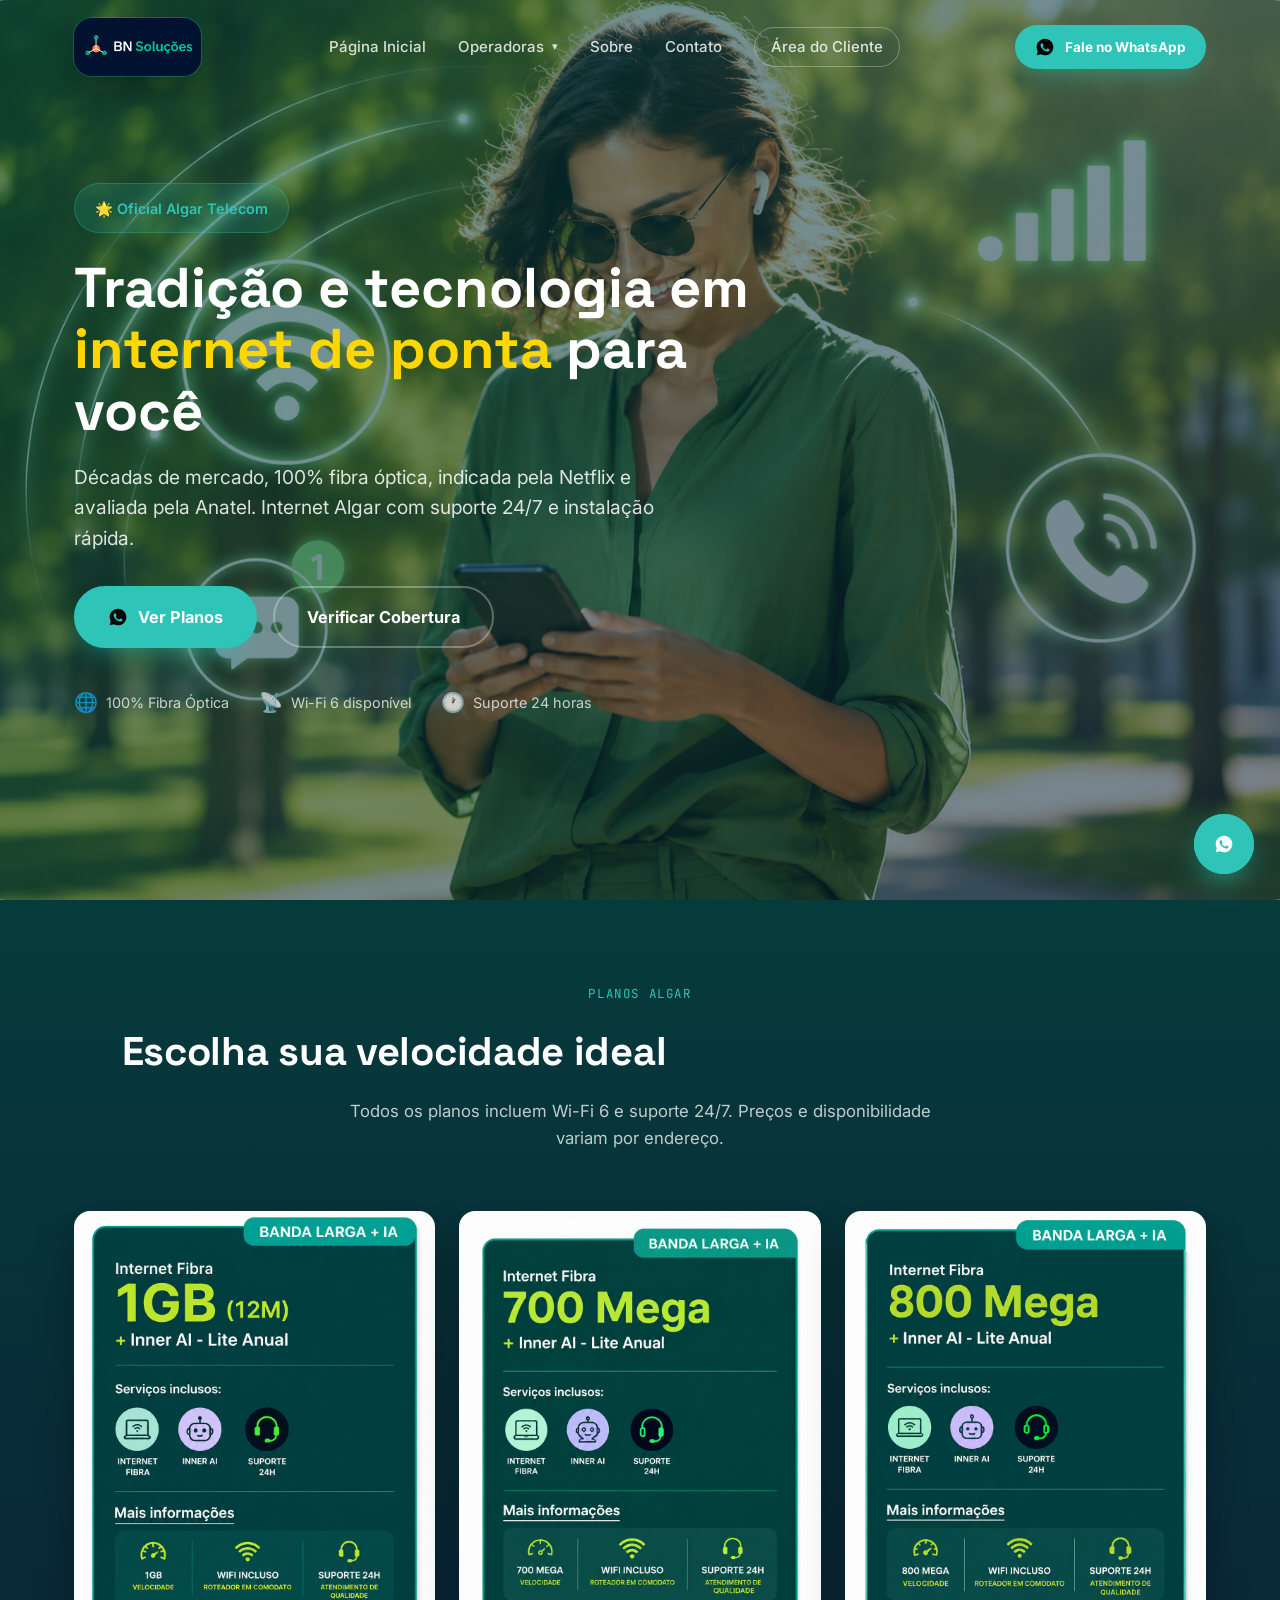
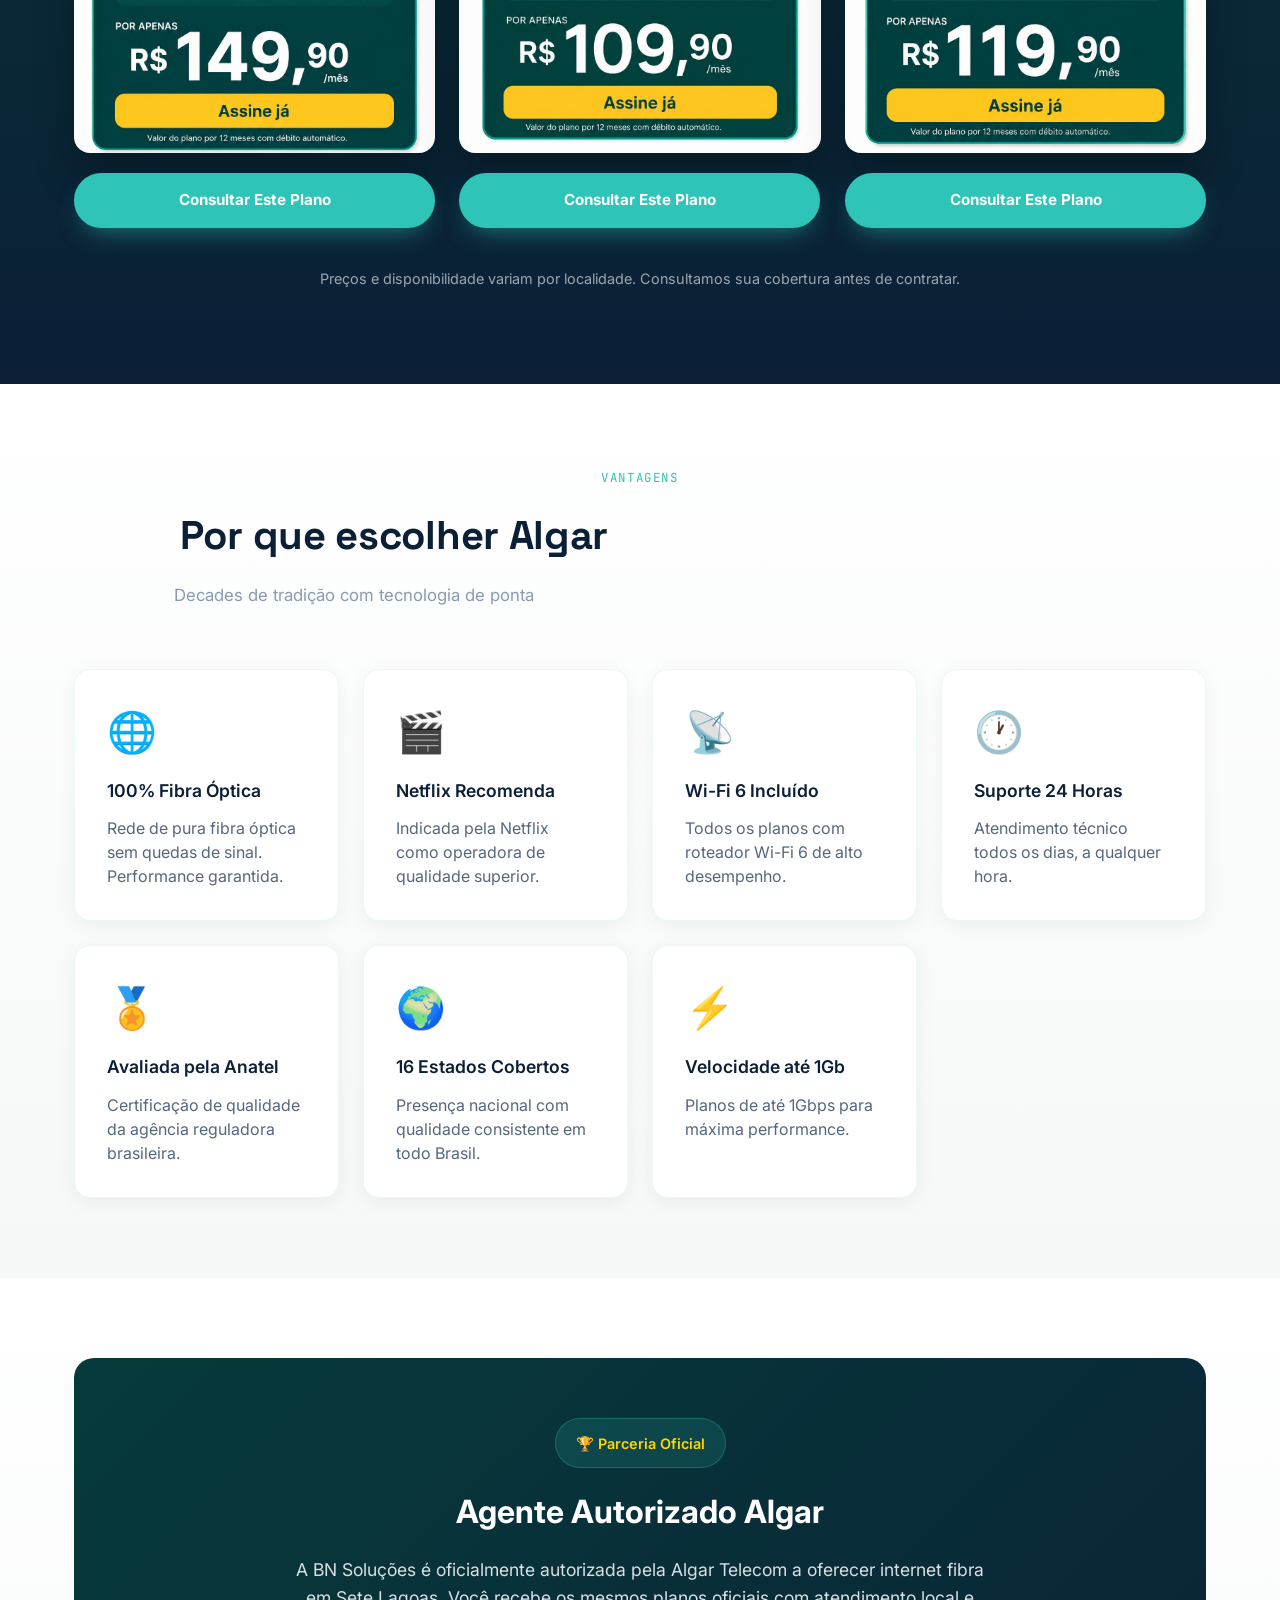
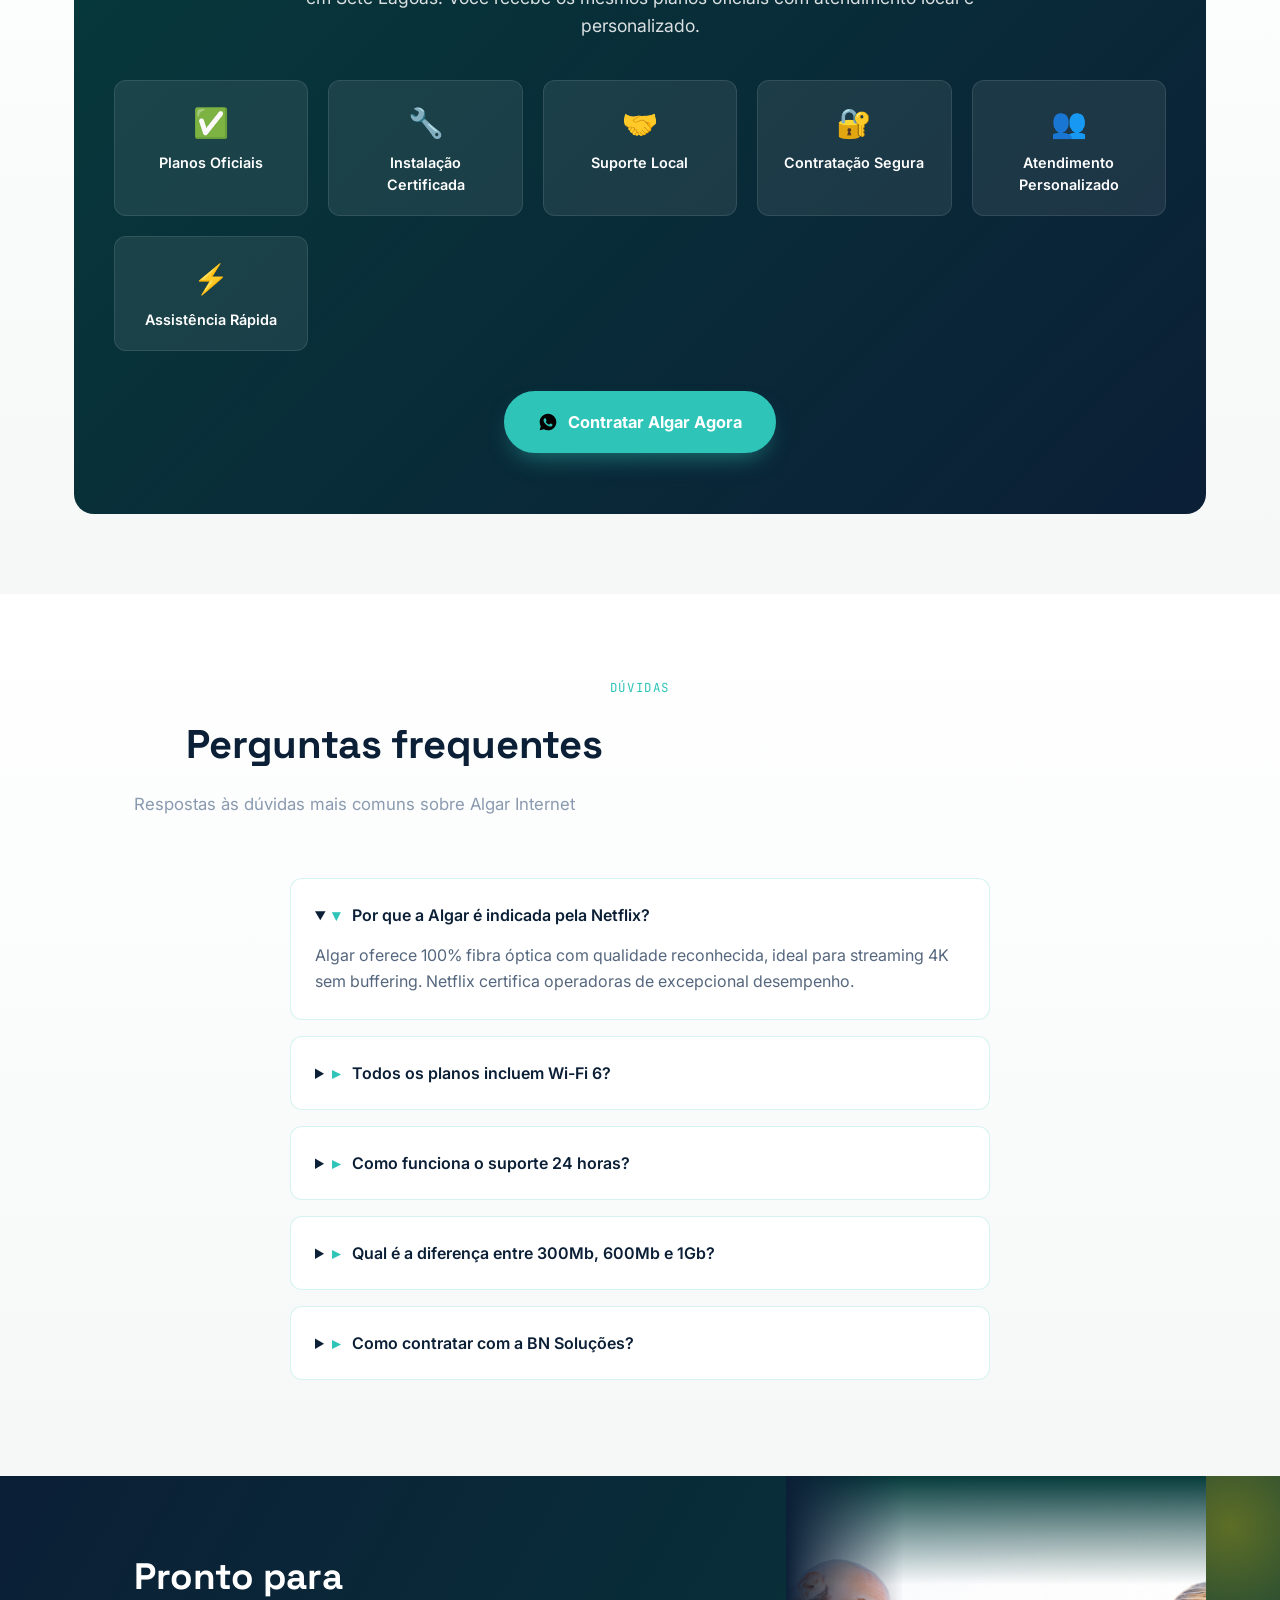
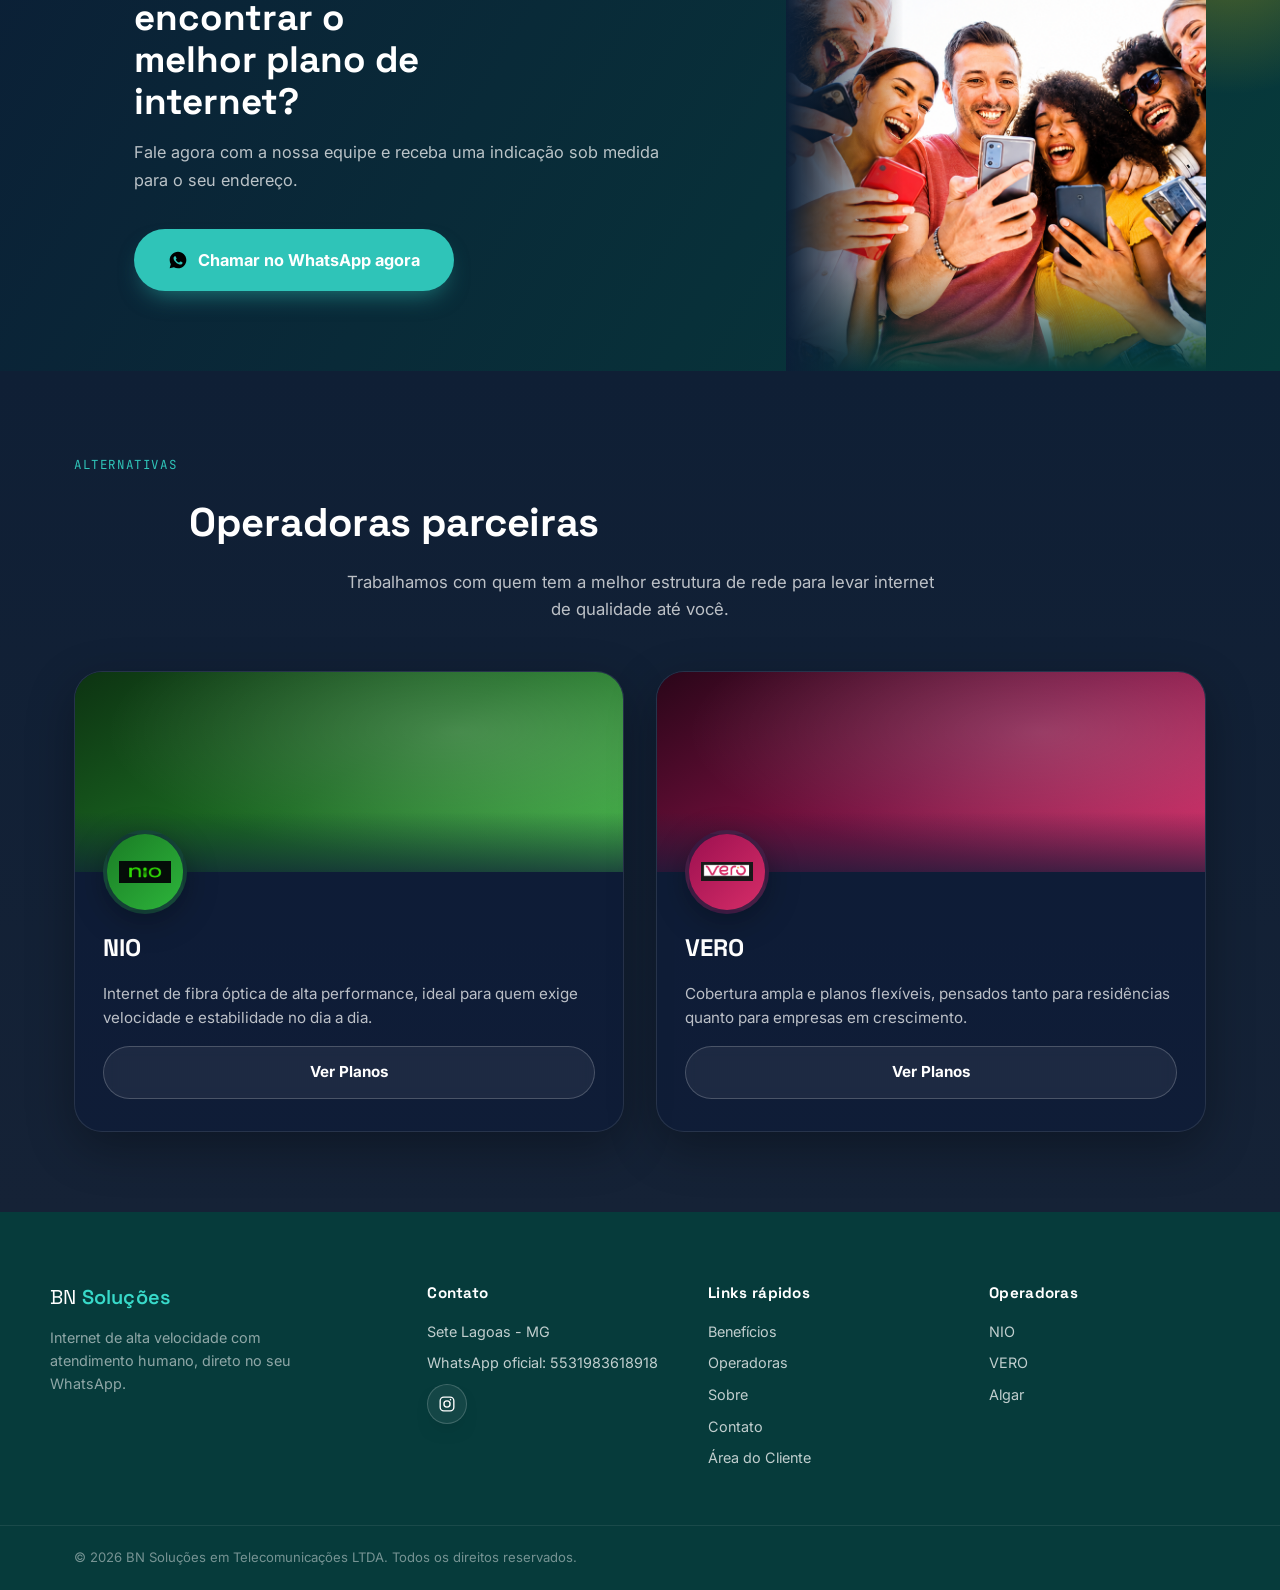
==== commit f6640551: "add the api meta read" ====
--- a/algar.html
+++ b/algar.html
@@ -418,7 +418,6 @@
       <h4>Contato</h4>
       <p>Sete Lagoas - MG</p>
       <p><a href="https://wa.me/5531983618918?text=" target="_blank" rel="noopener">WhatsApp oficial: 5531983618918</a></p>
-      <p><a href="mailto:contato@bnsolucoes.com.br">contato@bnsolucoes.com.br</a></p>
       <p><a class="footer-social-link" href="https://www.instagram.com/bn_solucoes_em_telecom?igsh=MWhiN2R0YjNvcnEyZA%3D%3D&utm_source=qr" target="_blank" rel="noopener">Instagram: bn_solucoes_em_telecom</a></p>
     </div>
 
--- a/style.css
+++ b/style.css
@@ -69,6 +69,37 @@
 main, section, article, aside, nav, form, div, header, footer{ min-width:0; }
 
 h1, h2, h3, h4, h5, h6, p, a, button, label, summary{ overflow-wrap:anywhere; }
+
+/* Mobile text safety (Sobretudo Sobre + Contato) */
+@media (max-width:768px){
+  .page-hero *,
+  .about-inner *,
+  .values-grid *,
+  .timeline *,
+  .contact-grid *,
+  .contact-form-wrap *,
+  .contact-card *,
+  .map-wrap *{
+    overflow-wrap:normal;
+    word-break:normal;
+    white-space:normal;
+  }
+
+  .page-hero p,
+  .page-hero li,
+  .about-inner p,
+  .about-inner li,
+  .timeline p,
+  .contact-card p,
+  .contact-form-wrap p,
+  .contact-form-wrap label,
+  .contact-form-wrap input,
+  .contact-form-wrap select,
+  .contact-form-wrap textarea{
+    font-size:16px;
+    line-height:1.65;
+  }
+}
 
 button, input, select, textarea{ font:inherit; }
 
@@ -2430,6 +2461,61 @@
 }
 
 @media (max-width:768px){
+  html, body{ width:100%; max-width:100%; overflow-x:hidden; }
+
+  .page-hero,
+  .page-hero-grid,
+  .page-hero-copy,
+  .page-hero-panel,
+  .page-hero-panel-card,
+  .about-inner,
+  .values-grid,
+  .about-highlight-strip,
+  .timeline,
+  .contact-grid,
+  .contact-cards,
+  .contact-card,
+  .contact-hours,
+  .contact-aside-note,
+  .contact-form-wrap,
+  .map-wrap{
+    width:100%;
+    max-width:100%;
+    box-sizing:border-box;
+  }
+
+  .page-hero-panel,
+  .page-hero-panel-logo{
+    overflow:hidden;
+  }
+
+  /* garante que nada posicionado “escape” do viewport no mobile */
+  .page-hero-panel-logo{
+    left:auto;
+    right:0;
+    width:min(320px, 78%);
+  }
+
+  .contact-card,
+  .contact-form-wrap,
+  .map-wrap{
+    padding-left:0;
+    padding-right:0;
+  }
+
+  .float-whatsapp{
+    right:calc(16px + env(safe-area-inset-right));
+    bottom:calc(16px + env(safe-area-inset-bottom));
+  }
+
+  .page-hero-panel-card{
+    width:100%;
+  }
+
+  .form-grid-2{ grid-template-columns:1fr; }
+
+  .container{ max-width:100%; }
+
   .site-header{
     position:fixed;
     top:16px;
